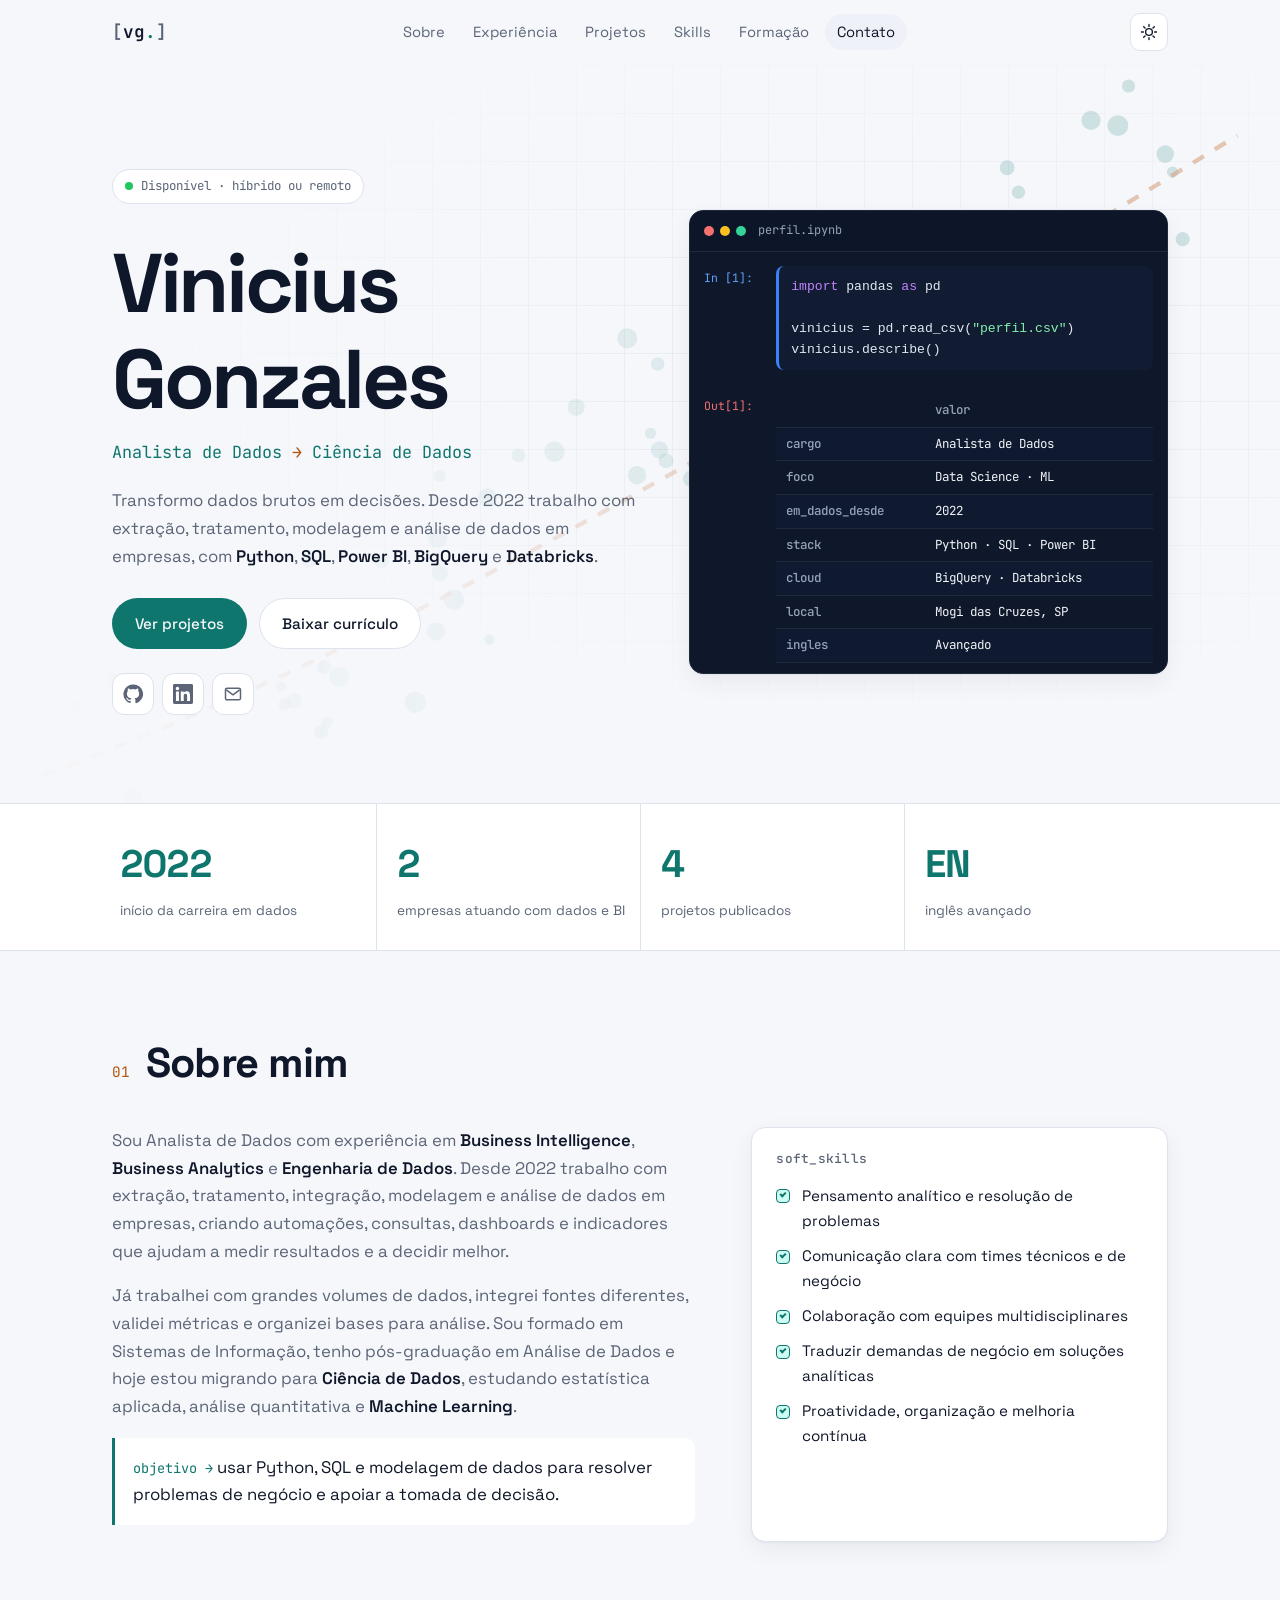
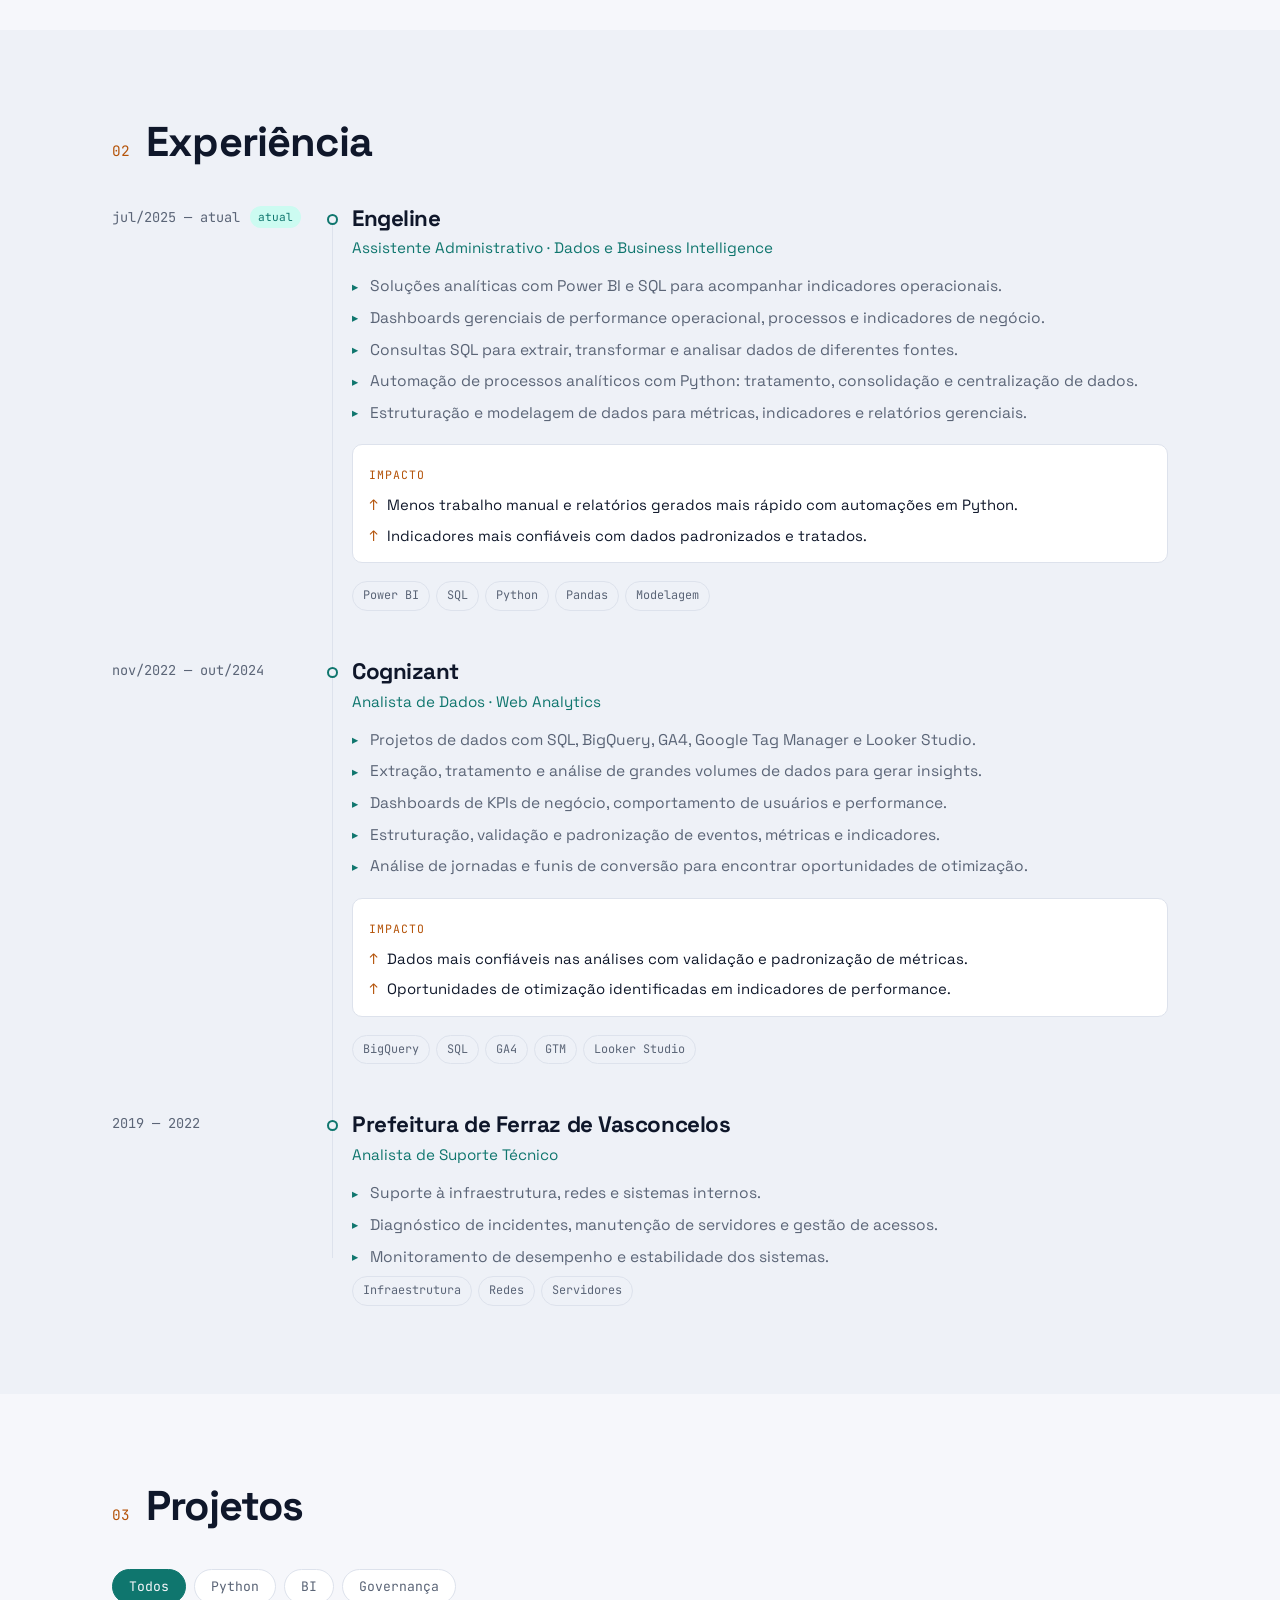
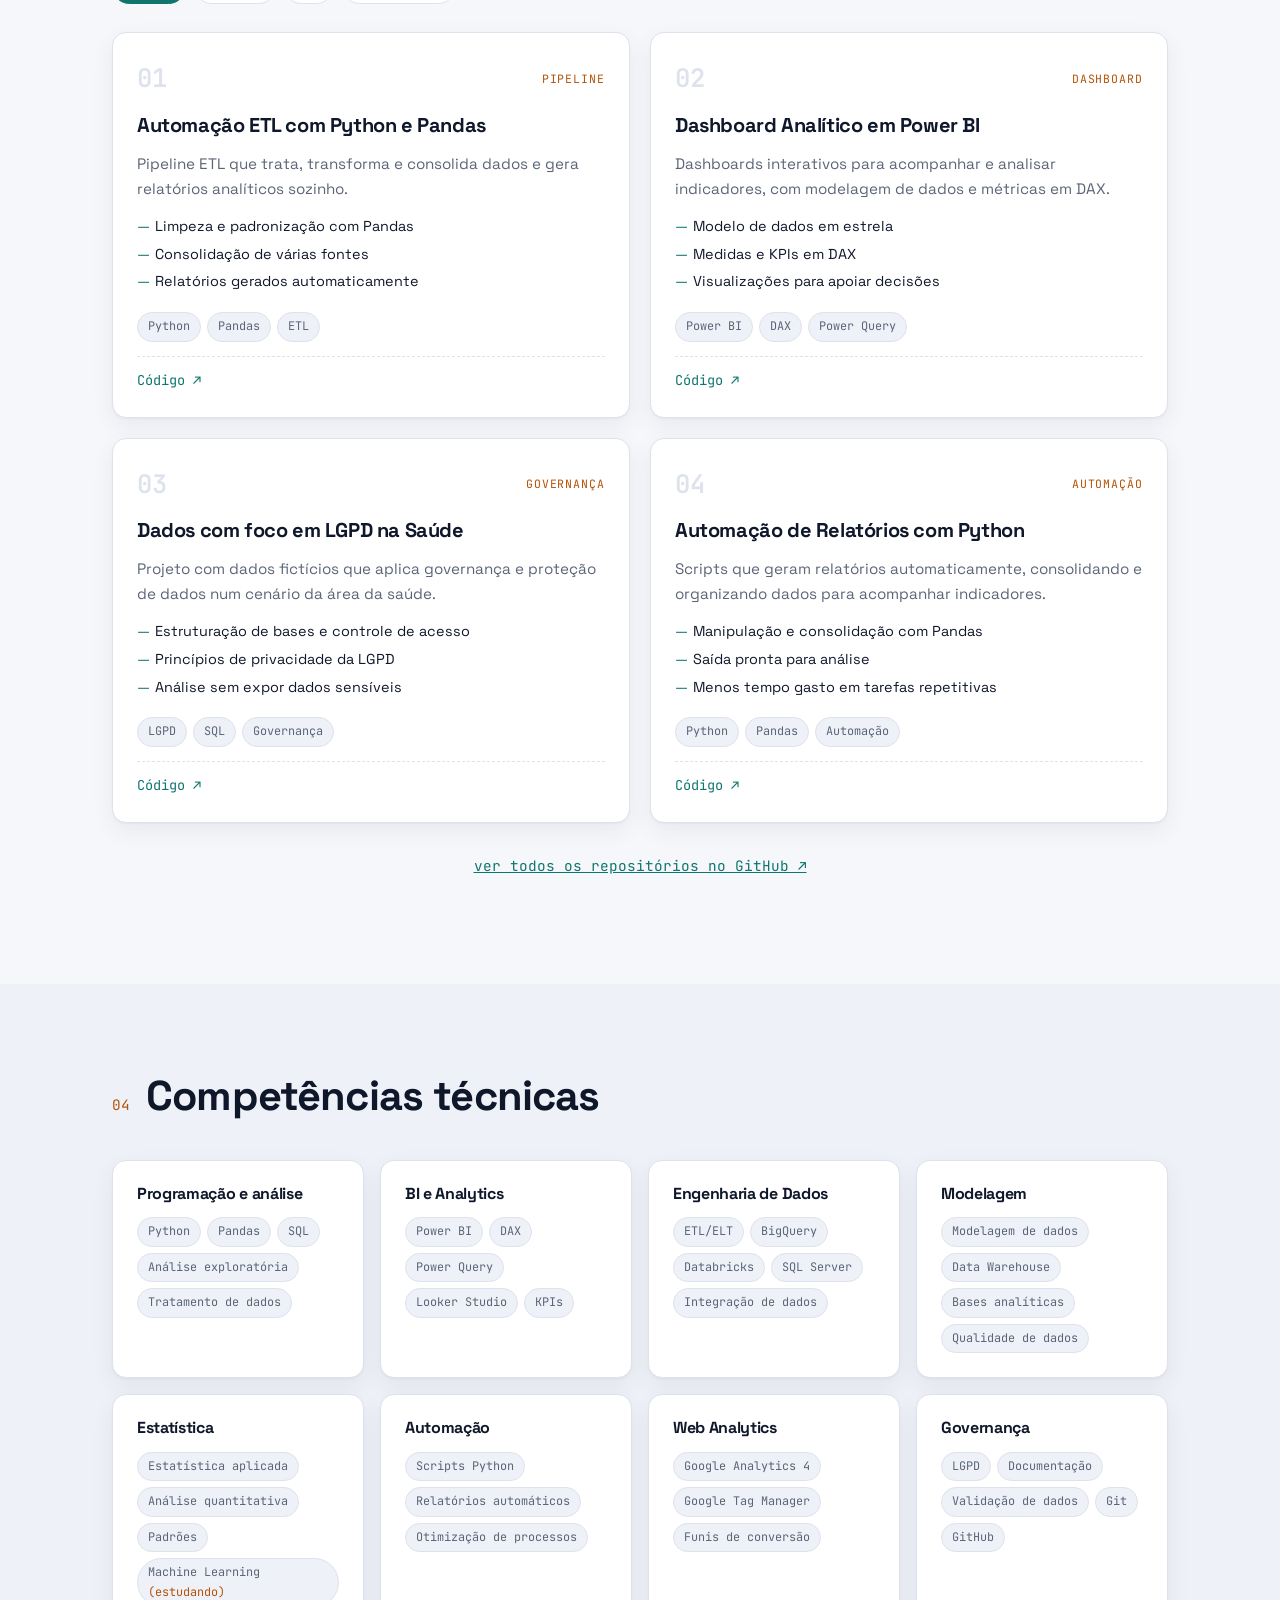
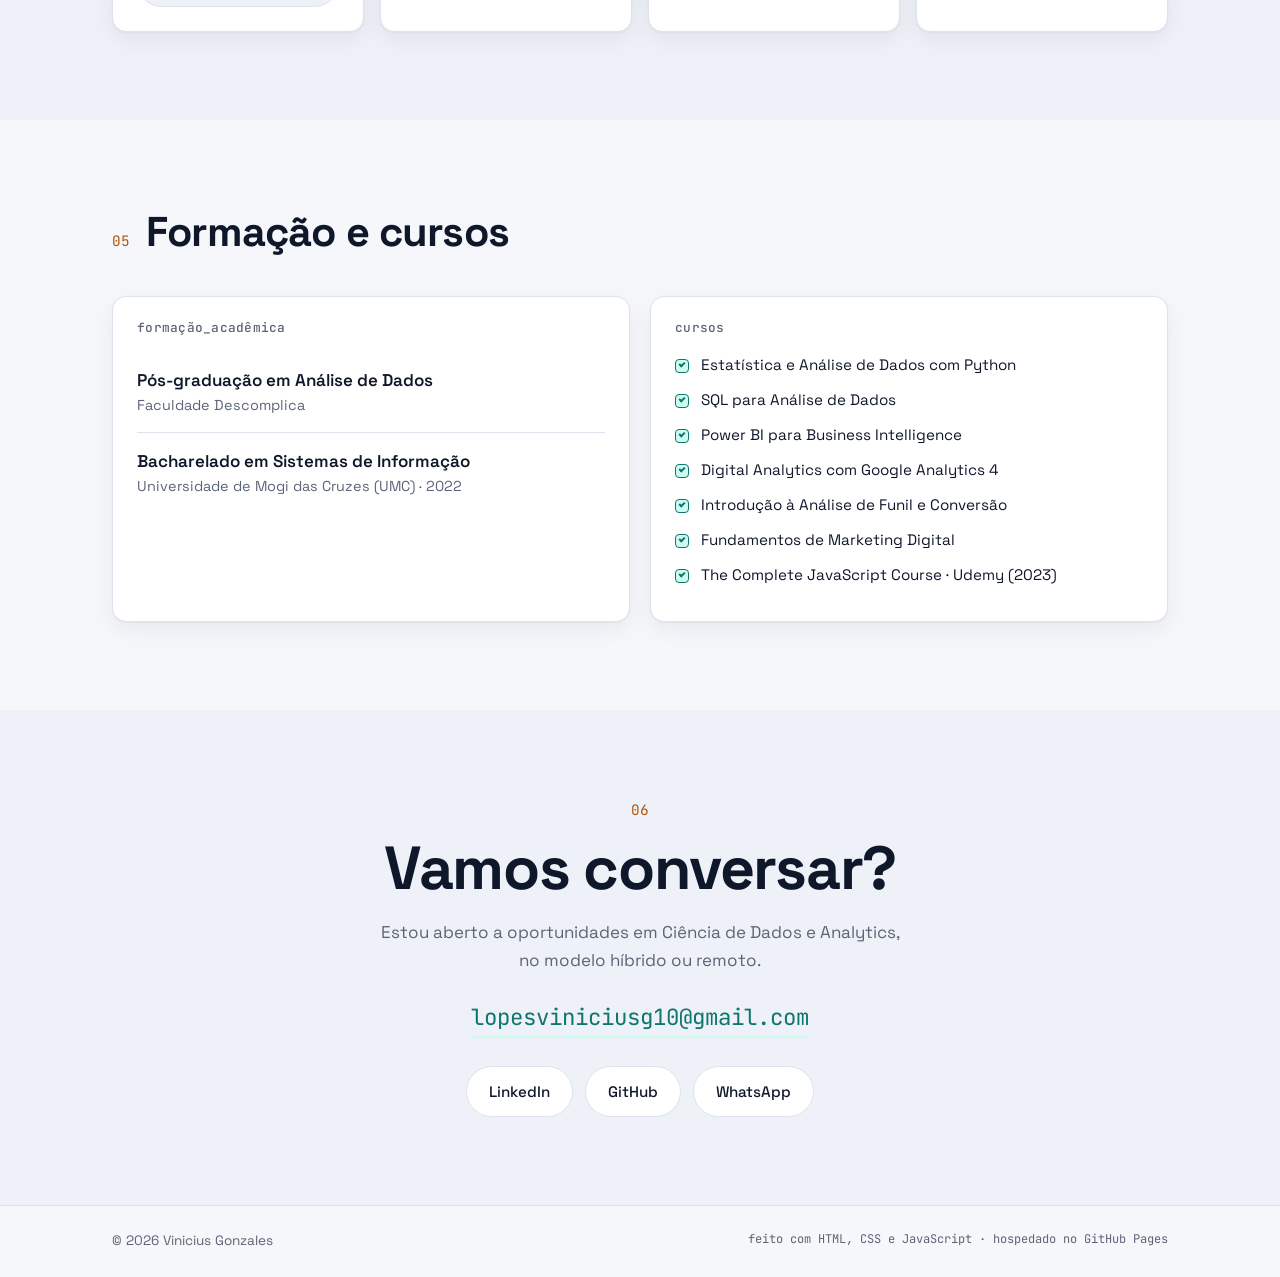
==== index.html @ 95c2070e "Portfólio inicial: HTML/CSS/JS para GitHub Pages" ====
<!doctype html>
<html lang="pt-BR">
<head>
  <meta charset="utf-8">
  <meta name="viewport" content="width=device-width, initial-scale=1">
  <title>Vinicius Gonzales | Ciência de Dados</title>
  <meta name="description" content="Portfólio de Vinicius Gonzales: Analista de Dados com foco em Ciência de Dados, Python, SQL, Power BI, BigQuery e Databricks.">
  <meta property="og:title" content="Vinicius Gonzales | Ciência de Dados">
  <meta property="og:description" content="Analista de Dados: Python, SQL, BI e Engenharia de Dados, com foco em Ciência de Dados.">
  <meta property="og:type" content="website">
  <link rel="icon" href="assets/favicon.svg" type="image/svg+xml">
  <link rel="preconnect" href="https://fonts.googleapis.com">
  <link rel="preconnect" href="https://fonts.gstatic.com" crossorigin>
  <link href="https://fonts.googleapis.com/css2?family=JetBrains+Mono:wght@400;500;600&family=Space+Grotesk:wght@400;500;600;700&display=swap" rel="stylesheet">
  <link rel="stylesheet" href="style.css">
  <script>
    // Aplica o tema salvo antes de desenhar a página (evita "piscar")
    try { var t = localStorage.getItem("theme"); if (t) document.documentElement.dataset.theme = t; } catch (e) {}
  </script>
</head>
<body>
  <a class="skip" href="#conteudo">Pular para o conteúdo</a>

  <header class="header">
    <div class="container header__inner">
      <a href="#topo" class="logo" aria-label="Início">
        <span class="logo__bracket">[</span>vg<span class="logo__dot">.</span><span class="logo__bracket">]</span>
      </a>
      <nav class="nav" id="nav" aria-label="Principal">
        <a href="#sobre">Sobre</a>
        <a href="#experiencia">Experiência</a>
        <a href="#projetos">Projetos</a>
        <a href="#skills">Skills</a>
        <a href="#formacao">Formação</a>
        <a href="#contato">Contato</a>
      </nav>
      <div class="header__actions">
        <button class="icon-btn" id="themeToggle" type="button" aria-label="Alternar tema claro/escuro">
          <svg class="i-sun" viewBox="0 0 24 24" width="18" height="18" aria-hidden="true"><circle cx="12" cy="12" r="4.5" fill="none" stroke="currentColor" stroke-width="1.8"/><path d="M12 2v2.5M12 19.5V22M2 12h2.5M19.5 12H22M4.9 4.9l1.8 1.8M17.3 17.3l1.8 1.8M4.9 19.1l1.8-1.8M17.3 6.7l1.8-1.8" stroke="currentColor" stroke-width="1.8" stroke-linecap="round"/></svg>
          <svg class="i-moon" viewBox="0 0 24 24" width="18" height="18" aria-hidden="true"><path d="M20 14.5A8.5 8.5 0 0 1 9.5 4a8.5 8.5 0 1 0 10.5 10.5Z" fill="none" stroke="currentColor" stroke-width="1.8" stroke-linejoin="round"/></svg>
        </button>
        <button class="icon-btn menu-btn" id="menuToggle" type="button" aria-label="Abrir menu" aria-expanded="false" aria-controls="nav">
          <svg viewBox="0 0 24 24" width="20" height="20" aria-hidden="true"><path d="M4 7h16M4 12h16M4 17h16" stroke="currentColor" stroke-width="1.8" stroke-linecap="round"/></svg>
        </button>
      </div>
    </div>
  </header>

  <main id="conteudo">
    <!-- ============ HERO ============ -->
    <section class="hero" id="topo">
      <svg class="hero__plot" viewBox="0 0 600 400" preserveAspectRatio="xMidYMid slice" aria-hidden="true">
        <g class="hero__dots" id="scatter"></g>
        <path class="hero__fit" d="M20 360 C 180 300, 320 220, 580 60" />
      </svg>

      <div class="container hero__grid">
        <div class="hero__text">
          <p class="status"><span class="status__dot"></span>Disponível · híbrido ou remoto</p>
          <h1 class="hero__title">Vinicius<br>Gonzales</h1>
          <p class="hero__role">Analista de Dados <span class="sep">→</span> Ciência de Dados</p>
          <p class="hero__lead">
            Transformo dados brutos em decisões. Desde 2022 trabalho com extração, tratamento,
            modelagem e análise de dados em empresas, com <strong>Python</strong>, <strong>SQL</strong>,
            <strong>Power BI</strong>, <strong>BigQuery</strong> e <strong>Databricks</strong>.
          </p>
          <div class="hero__cta">
            <a class="btn btn--primary" href="#projetos">Ver projetos</a>
            <a class="btn btn--ghost" href="assets/curriculo-vinicius-gonzales.pdf" target="_blank" rel="noopener">Baixar currículo</a>
          </div>
          <div class="hero__social">
            <a href="https://github.com/viniciusg20" target="_blank" rel="noopener" aria-label="GitHub">
              <svg viewBox="0 0 24 24" width="20" height="20" aria-hidden="true"><path fill="currentColor" d="M12 .5a11.5 11.5 0 0 0-3.64 22.41c.58.1.79-.25.79-.56v-2c-3.2.7-3.88-1.37-3.88-1.37-.52-1.33-1.28-1.69-1.28-1.69-1.05-.72.08-.7.08-.7 1.16.08 1.77 1.19 1.77 1.19 1.03 1.77 2.7 1.26 3.36.96.1-.75.4-1.26.73-1.55-2.55-.29-5.24-1.28-5.24-5.69 0-1.26.45-2.29 1.19-3.1-.12-.29-.52-1.46.11-3.05 0 0 .97-.31 3.17 1.18a11 11 0 0 1 5.77 0c2.2-1.49 3.17-1.18 3.17-1.18.63 1.59.23 2.76.11 3.05.74.81 1.19 1.84 1.19 3.1 0 4.42-2.7 5.4-5.26 5.68.41.36.78 1.06.78 2.14v3.17c0 .31.21.67.8.56A11.5 11.5 0 0 0 12 .5Z"/></svg>
            </a>
            <a href="https://www.linkedin.com/in/vinicius-gonzales" target="_blank" rel="noopener" aria-label="LinkedIn">
              <svg viewBox="0 0 24 24" width="20" height="20" aria-hidden="true"><path fill="currentColor" d="M20.45 20.45h-3.56v-5.57c0-1.33-.02-3.04-1.85-3.04-1.85 0-2.14 1.45-2.14 2.94v5.67H9.34V9h3.41v1.56h.05c.48-.9 1.64-1.85 3.37-1.85 3.6 0 4.27 2.37 4.27 5.46v6.28ZM5.34 7.43a2.06 2.06 0 1 1 0-4.13 2.06 2.06 0 0 1 0 4.13ZM7.12 20.45H3.56V9h3.56v11.45ZM22.22 0H1.77C.79 0 0 .77 0 1.73v20.54C0 23.23.79 24 1.77 24h20.45c.98 0 1.78-.77 1.78-1.73V1.73C24 .77 23.2 0 22.22 0Z"/></svg>
            </a>
            <a href="mailto:lopesviniciusg10@gmail.com" aria-label="E-mail">
              <svg viewBox="0 0 24 24" width="20" height="20" aria-hidden="true"><rect x="3" y="5" width="18" height="14" rx="2" fill="none" stroke="currentColor" stroke-width="1.8"/><path d="m4 7 8 6 8-6" fill="none" stroke="currentColor" stroke-width="1.8" stroke-linejoin="round"/></svg>
            </a>
          </div>
        </div>

        <!-- Célula de "notebook" com o perfil -->
        <figure class="notebook reveal" aria-label="Resumo do perfil em formato de notebook Python">
          <div class="notebook__bar">
            <span class="dots"><i></i><i></i><i></i></span>
            <span class="notebook__file">perfil.ipynb</span>
          </div>
          <div class="cell">
            <span class="cell__prompt">In [1]:</span>
<pre class="cell__code"><code><span class="k">import</span> pandas <span class="k">as</span> pd

vinicius = pd.read_csv(<span class="s">"perfil.csv"</span>)
vinicius.describe()</code></pre>
          </div>
          <div class="cell cell--out">
            <span class="cell__prompt">Out[1]:</span>
            <table class="df">
              <thead><tr><th></th><th>valor</th></tr></thead>
              <tbody>
                <tr><th>cargo</th><td>Analista de Dados</td></tr>
                <tr><th>foco</th><td>Data Science · ML</td></tr>
                <tr><th>em_dados_desde</th><td>2022</td></tr>
                <tr><th>stack</th><td>Python · SQL · Power BI</td></tr>
                <tr><th>cloud</th><td>BigQuery · Databricks</td></tr>
                <tr><th>local</th><td>Mogi das Cruzes, SP</td></tr>
                <tr><th>ingles</th><td>Avançado</td></tr>
              </tbody>
            </table>
          </div>
        </figure>
      </div>
    </section>

    <!-- ============ KPIs ============ -->
    <section class="kpis" aria-label="Destaques">
      <div class="container kpis__grid">
        <div class="kpi reveal"><span class="kpi__value" data-count="2022">2022</span><span class="kpi__label">início da carreira em dados</span></div>
        <div class="kpi reveal"><span class="kpi__value"><span data-count="2">2</span></span><span class="kpi__label">empresas atuando com dados e BI</span></div>
        <div class="kpi reveal"><span class="kpi__value"><span data-count="4">4</span></span><span class="kpi__label">projetos publicados</span></div>
        <div class="kpi reveal"><span class="kpi__value">EN</span><span class="kpi__label">inglês avançado</span></div>
      </div>
    </section>

    <!-- ============ SOBRE ============ -->
    <section class="section" id="sobre">
      <div class="container">
        <header class="section__head reveal">
          <span class="section__index">01</span>
          <h2>Sobre mim</h2>
        </header>
        <div class="about">
          <div class="about__text reveal">
            <p>
              Sou Analista de Dados com experiência em <strong>Business Intelligence</strong>,
              <strong>Business Analytics</strong> e <strong>Engenharia de Dados</strong>. Desde 2022 trabalho
              com extração, tratamento, integração, modelagem e análise de dados em empresas,
              criando automações, consultas, dashboards e indicadores que ajudam a medir resultados e a decidir melhor.
            </p>
            <p>
              Já trabalhei com grandes volumes de dados, integrei fontes diferentes, validei métricas e
              organizei bases para análise. Sou formado em Sistemas de Informação, tenho pós-graduação em
              Análise de Dados e hoje estou migrando para <strong>Ciência de Dados</strong>, estudando
              estatística aplicada, análise quantitativa e <strong>Machine Learning</strong>.
            </p>
            <p class="about__goal">
              <span class="mono">objetivo →</span> usar Python, SQL e modelagem de dados para resolver
              problemas de negócio e apoiar a tomada de decisão.
            </p>
          </div>
          <aside class="about__card reveal">
            <h3 class="mono small">soft_skills</h3>
            <ul class="checklist">
              <li>Pensamento analítico e resolução de problemas</li>
              <li>Comunicação clara com times técnicos e de negócio</li>
              <li>Colaboração com equipes multidisciplinares</li>
              <li>Traduzir demandas de negócio em soluções analíticas</li>
              <li>Proatividade, organização e melhoria contínua</li>
            </ul>
          </aside>
        </div>
      </div>
    </section>

    <!-- ============ EXPERIÊNCIA ============ -->
    <section class="section section--alt" id="experiencia">
      <div class="container">
        <header class="section__head reveal">
          <span class="section__index">02</span>
          <h2>Experiência</h2>
        </header>

        <ol class="timeline">
          <li class="job reveal">
            <div class="job__meta">
              <span class="job__period">jul/2025 — atual</span>
              <span class="badge badge--live">atual</span>
            </div>
            <div class="job__body">
              <h3>Engeline</h3>
              <p class="job__role">Assistente Administrativo · Dados e Business Intelligence</p>
              <ul>
                <li>Soluções analíticas com Power BI e SQL para acompanhar indicadores operacionais.</li>
                <li>Dashboards gerenciais de performance operacional, processos e indicadores de negócio.</li>
                <li>Consultas SQL para extrair, transformar e analisar dados de diferentes fontes.</li>
                <li>Automação de processos analíticos com Python: tratamento, consolidação e centralização de dados.</li>
                <li>Estruturação e modelagem de dados para métricas, indicadores e relatórios gerenciais.</li>
              </ul>
              <div class="impact">
                <span class="impact__label mono">impacto</span>
                <ul>
                  <li>Menos trabalho manual e relatórios gerados mais rápido com automações em Python.</li>
                  <li>Indicadores mais confiáveis com dados padronizados e tratados.</li>
                </ul>
              </div>
              <ul class="tags"><li>Power BI</li><li>SQL</li><li>Python</li><li>Pandas</li><li>Modelagem</li></ul>
            </div>
          </li>

          <li class="job reveal">
            <div class="job__meta"><span class="job__period">nov/2022 — out/2024</span></div>
            <div class="job__body">
              <h3>Cognizant</h3>
              <p class="job__role">Analista de Dados · Web Analytics</p>
              <ul>
                <li>Projetos de dados com SQL, BigQuery, GA4, Google Tag Manager e Looker Studio.</li>
                <li>Extração, tratamento e análise de grandes volumes de dados para gerar insights.</li>
                <li>Dashboards de KPIs de negócio, comportamento de usuários e performance.</li>
                <li>Estruturação, validação e padronização de eventos, métricas e indicadores.</li>
                <li>Análise de jornadas e funis de conversão para encontrar oportunidades de otimização.</li>
              </ul>
              <div class="impact">
                <span class="impact__label mono">impacto</span>
                <ul>
                  <li>Dados mais confiáveis nas análises com validação e padronização de métricas.</li>
                  <li>Oportunidades de otimização identificadas em indicadores de performance.</li>
                </ul>
              </div>
              <ul class="tags"><li>BigQuery</li><li>SQL</li><li>GA4</li><li>GTM</li><li>Looker Studio</li></ul>
            </div>
          </li>

          <li class="job reveal">
            <div class="job__meta"><span class="job__period">2019 — 2022</span></div>
            <div class="job__body">
              <h3>Prefeitura de Ferraz de Vasconcelos</h3>
              <p class="job__role">Analista de Suporte Técnico</p>
              <ul>
                <li>Suporte à infraestrutura, redes e sistemas internos.</li>
                <li>Diagnóstico de incidentes, manutenção de servidores e gestão de acessos.</li>
                <li>Monitoramento de desempenho e estabilidade dos sistemas.</li>
              </ul>
              <ul class="tags"><li>Infraestrutura</li><li>Redes</li><li>Servidores</li></ul>
            </div>
          </li>
        </ol>
      </div>
    </section>

    <!-- ============ PROJETOS ============ -->
    <section class="section" id="projetos">
      <div class="container">
        <header class="section__head reveal">
          <span class="section__index">03</span>
          <h2>Projetos</h2>
        </header>

        <div class="filters reveal" role="group" aria-label="Filtrar projetos">
          <button type="button" class="filter is-active" data-filter="all">Todos</button>
          <button type="button" class="filter" data-filter="python">Python</button>
          <button type="button" class="filter" data-filter="bi">BI</button>
          <button type="button" class="filter" data-filter="governanca">Governança</button>
        </div>

        <!--
          COMO EDITAR UM PROJETO:
          - troque o href do link "Código" pelo link do repositório no GitHub
          - data-tags define em quais filtros o card aparece (python, bi, governanca)
        -->
        <div class="projects">
          <article class="project reveal" data-tags="python">
            <div class="project__top">
              <span class="project__num mono">01</span>
              <span class="project__type mono">pipeline</span>
            </div>
            <h3>Automação ETL com Python e Pandas</h3>
            <p>Pipeline ETL que trata, transforma e consolida dados e gera relatórios analíticos sozinho.</p>
            <ul class="project__points">
              <li>Limpeza e padronização com Pandas</li>
              <li>Consolidação de várias fontes</li>
              <li>Relatórios gerados automaticamente</li>
            </ul>
            <ul class="tags"><li>Python</li><li>Pandas</li><li>ETL</li></ul>
            <div class="project__links">
              <a href="https://github.com/viniciusg20" target="_blank" rel="noopener">Código ↗</a>
            </div>
          </article>

          <article class="project reveal" data-tags="bi">
            <div class="project__top">
              <span class="project__num mono">02</span>
              <span class="project__type mono">dashboard</span>
            </div>
            <h3>Dashboard Analítico em Power BI</h3>
            <p>Dashboards interativos para acompanhar e analisar indicadores, com modelagem de dados e métricas em DAX.</p>
            <ul class="project__points">
              <li>Modelo de dados em estrela</li>
              <li>Medidas e KPIs em DAX</li>
              <li>Visualizações para apoiar decisões</li>
            </ul>
            <ul class="tags"><li>Power BI</li><li>DAX</li><li>Power Query</li></ul>
            <div class="project__links">
              <a href="https://github.com/viniciusg20" target="_blank" rel="noopener">Código ↗</a>
            </div>
          </article>

          <article class="project reveal" data-tags="governanca python">
            <div class="project__top">
              <span class="project__num mono">03</span>
              <span class="project__type mono">governança</span>
            </div>
            <h3>Dados com foco em LGPD na Saúde</h3>
            <p>Projeto com dados fictícios que aplica governança e proteção de dados num cenário da área da saúde.</p>
            <ul class="project__points">
              <li>Estruturação de bases e controle de acesso</li>
              <li>Princípios de privacidade da LGPD</li>
              <li>Análise sem expor dados sensíveis</li>
            </ul>
            <ul class="tags"><li>LGPD</li><li>SQL</li><li>Governança</li></ul>
            <div class="project__links">
              <a href="https://github.com/viniciusg20" target="_blank" rel="noopener">Código ↗</a>
            </div>
          </article>

          <article class="project reveal" data-tags="python">
            <div class="project__top">
              <span class="project__num mono">04</span>
              <span class="project__type mono">automação</span>
            </div>
            <h3>Automação de Relatórios com Python</h3>
            <p>Scripts que geram relatórios automaticamente, consolidando e organizando dados para acompanhar indicadores.</p>
            <ul class="project__points">
              <li>Manipulação e consolidação com Pandas</li>
              <li>Saída pronta para análise</li>
              <li>Menos tempo gasto em tarefas repetitivas</li>
            </ul>
            <ul class="tags"><li>Python</li><li>Pandas</li><li>Automação</li></ul>
            <div class="project__links">
              <a href="https://github.com/viniciusg20" target="_blank" rel="noopener">Código ↗</a>
            </div>
          </article>
        </div>

        <p class="more reveal">
          <a href="https://github.com/viniciusg20" target="_blank" rel="noopener" class="mono">ver todos os repositórios no GitHub ↗</a>
        </p>
      </div>
    </section>

    <!-- ============ SKILLS ============ -->
    <section class="section section--alt" id="skills">
      <div class="container">
        <header class="section__head reveal">
          <span class="section__index">04</span>
          <h2>Competências técnicas</h2>
        </header>
        <div class="skills">
          <div class="skill reveal">
            <h3>Programação e análise</h3>
            <ul class="tags"><li>Python</li><li>Pandas</li><li>SQL</li><li>Análise exploratória</li><li>Tratamento de dados</li></ul>
          </div>
          <div class="skill reveal">
            <h3>BI e Analytics</h3>
            <ul class="tags"><li>Power BI</li><li>DAX</li><li>Power Query</li><li>Looker Studio</li><li>KPIs</li></ul>
          </div>
          <div class="skill reveal">
            <h3>Engenharia de Dados</h3>
            <ul class="tags"><li>ETL/ELT</li><li>BigQuery</li><li>Databricks</li><li>SQL Server</li><li>Integração de dados</li></ul>
          </div>
          <div class="skill reveal">
            <h3>Modelagem</h3>
            <ul class="tags"><li>Modelagem de dados</li><li>Data Warehouse</li><li>Bases analíticas</li><li>Qualidade de dados</li></ul>
          </div>
          <div class="skill reveal">
            <h3>Estatística</h3>
            <ul class="tags"><li>Estatística aplicada</li><li>Análise quantitativa</li><li>Padrões</li><li>Machine Learning <em>(estudando)</em></li></ul>
          </div>
          <div class="skill reveal">
            <h3>Automação</h3>
            <ul class="tags"><li>Scripts Python</li><li>Relatórios automáticos</li><li>Otimização de processos</li></ul>
          </div>
          <div class="skill reveal">
            <h3>Web Analytics</h3>
            <ul class="tags"><li>Google Analytics 4</li><li>Google Tag Manager</li><li>Funis de conversão</li></ul>
          </div>
          <div class="skill reveal">
            <h3>Governança</h3>
            <ul class="tags"><li>LGPD</li><li>Documentação</li><li>Validação de dados</li><li>Git</li><li>GitHub</li></ul>
          </div>
        </div>
      </div>
    </section>

    <!-- ============ FORMAÇÃO ============ -->
    <section class="section" id="formacao">
      <div class="container">
        <header class="section__head reveal">
          <span class="section__index">05</span>
          <h2>Formação e cursos</h2>
        </header>
        <div class="edu">
          <div class="edu__col reveal">
            <h3 class="mono small">formação_acadêmica</h3>
            <div class="edu__item">
              <strong>Pós-graduação em Análise de Dados</strong>
              <span>Faculdade Descomplica</span>
            </div>
            <div class="edu__item">
              <strong>Bacharelado em Sistemas de Informação</strong>
              <span>Universidade de Mogi das Cruzes (UMC) · 2022</span>
            </div>
          </div>
          <div class="edu__col reveal">
            <h3 class="mono small">cursos</h3>
            <ul class="checklist">
              <li>Estatística e Análise de Dados com Python</li>
              <li>SQL para Análise de Dados</li>
              <li>Power BI para Business Intelligence</li>
              <li>Digital Analytics com Google Analytics 4</li>
              <li>Introdução à Análise de Funil e Conversão</li>
              <li>Fundamentos de Marketing Digital</li>
              <li>The Complete JavaScript Course · Udemy (2023)</li>
            </ul>
          </div>
        </div>
      </div>
    </section>

    <!-- ============ CONTATO ============ -->
    <section class="section contact" id="contato">
      <div class="container contact__inner reveal">
        <span class="section__index">06</span>
        <h2 class="contact__title">Vamos conversar?</h2>
        <p class="contact__lead">Estou aberto a oportunidades em Ciência de Dados e Analytics, no modelo híbrido ou remoto.</p>
        <a class="contact__email" href="mailto:lopesviniciusg10@gmail.com">lopesviniciusg10@gmail.com</a>
        <div class="contact__links">
          <a class="btn btn--ghost" href="https://www.linkedin.com/in/vinicius-gonzales" target="_blank" rel="noopener">LinkedIn</a>
          <a class="btn btn--ghost" href="https://github.com/viniciusg20" target="_blank" rel="noopener">GitHub</a>
          <a class="btn btn--ghost" href="https://wa.me/5511940369484" target="_blank" rel="noopener">WhatsApp</a>
        </div>
      </div>
    </section>
  </main>

  <footer class="footer">
    <div class="container footer__inner">
      <span>© <span id="year">2026</span> Vinicius Gonzales</span>
      <span class="mono">feito com HTML, CSS e JavaScript · hospedado no GitHub Pages</span>
    </div>
  </footer>

  <script src="script.js"></script>
</body>
</html>
---- style.css ----
/* =========================================================
   Portfólio · Vinicius Gonzales
   Cores ficam todas aqui em cima: troque e o site inteiro muda.
   ========================================================= */
:root {
  --bg: #f6f7fb;
  --bg-alt: #eef1f7;
  --surface: #ffffff;
  --border: #dde2ec;
  --text: #0f172a;
  --muted: #5b6577;
  --accent: #0f766e;        /* verde-azulado */
  --accent-soft: #ccfbf1;
  --accent-2: #b45309;      /* âmbar */
  --code-bg: #0f172a;
  --code-text: #e2e8f0;
  --shadow: 0 1px 2px rgb(15 23 42 / .04), 0 8px 24px rgb(15 23 42 / .06);
  --radius: 14px;
  --font: "Space Grotesk", system-ui, -apple-system, "Segoe UI", sans-serif;
  --mono: "JetBrains Mono", ui-monospace, "SFMono-Regular", Consolas, monospace;
  color-scheme: light;
}

@media (prefers-color-scheme: dark) {
  :root:not([data-theme="light"]) {
    --bg: #0a0f1c; --bg-alt: #0e1526; --surface: #121a2e; --border: #1f2a42;
    --text: #e6ebf5; --muted: #94a0b8; --accent: #2dd4bf; --accent-soft: #134e4a;
    --accent-2: #fbbf24; --code-bg: #0b1222; --code-text: #e2e8f0;
    --shadow: 0 1px 2px rgb(0 0 0 / .3), 0 12px 32px rgb(0 0 0 / .35);
    color-scheme: dark;
  }
}
:root[data-theme="dark"] {
  --bg: #0a0f1c; --bg-alt: #0e1526; --surface: #121a2e; --border: #1f2a42;
  --text: #e6ebf5; --muted: #94a0b8; --accent: #2dd4bf; --accent-soft: #134e4a;
  --accent-2: #fbbf24; --code-bg: #0b1222; --code-text: #e2e8f0;
  --shadow: 0 1px 2px rgb(0 0 0 / .3), 0 12px 32px rgb(0 0 0 / .35);
  color-scheme: dark;
}

/* ---------- base ---------- */
*, *::before, *::after { box-sizing: border-box; }
html { scroll-behavior: smooth; scroll-padding-top: 72px; }
body {
  margin: 0; background: var(--bg); color: var(--text);
  font-family: var(--font); font-size: 17px; line-height: 1.65;
  -webkit-font-smoothing: antialiased;
  transition: background-color .3s, color .3s;
}
h1, h2, h3 { line-height: 1.15; margin: 0; letter-spacing: -.02em; }
p { margin: 0 0 1em; }
a { color: inherit; }
ul { margin: 0; padding: 0; list-style: none; }
strong { font-weight: 600; }
.mono { font-family: var(--mono); }
.small { font-size: .8rem; font-weight: 500; color: var(--muted); letter-spacing: .02em; }
.container { width: 100%; max-width: 1120px; margin: 0 auto; padding: 0 16px; }
@media (min-width: 720px) { .container { padding: 0 32px; } }

.skip { position: absolute; left: -999px; top: 8px; background: var(--accent); color: #fff; padding: 8px 12px; border-radius: 8px; z-index: 100; }
.skip:focus { left: 8px; }
:focus-visible { outline: 2px solid var(--accent); outline-offset: 3px; border-radius: 6px; }

/* ---------- header ---------- */
.header {
  position: sticky; top: 0; z-index: 50;
  background: color-mix(in srgb, var(--bg) 82%, transparent);
  backdrop-filter: saturate(160%) blur(12px);
  -webkit-backdrop-filter: saturate(160%) blur(12px);
  border-bottom: 1px solid transparent;
  transition: border-color .3s;
}
.header.is-scrolled { border-bottom-color: var(--border); }
.header__inner { display: flex; align-items: center; justify-content: space-between; height: 64px; gap: 16px; }
.logo { font-family: var(--mono); font-weight: 600; font-size: 1.1rem; text-decoration: none; }
.logo__bracket { color: var(--muted); }
.logo__dot { color: var(--accent); }
.nav { display: flex; gap: 4px; }
.nav a {
  text-decoration: none; font-size: .92rem; color: var(--muted);
  padding: 6px 12px; border-radius: 999px; transition: color .2s, background .2s;
}
.nav a:hover, .nav a.is-active { color: var(--text); background: var(--bg-alt); }
.header__actions { display: flex; gap: 8px; }
.icon-btn {
  display: grid; place-items: center; width: 38px; height: 38px;
  border: 1px solid var(--border); border-radius: 10px;
  background: var(--surface); color: var(--text); cursor: pointer;
}
.icon-btn:hover { border-color: var(--accent); color: var(--accent); }
.i-moon { display: none; }
:root[data-theme="dark"] .i-sun { display: none; }
:root[data-theme="dark"] .i-moon { display: block; }
@media (prefers-color-scheme: dark) {
  :root:not([data-theme="light"]) .i-sun { display: none; }
  :root:not([data-theme="light"]) .i-moon { display: block; }
}
.menu-btn { display: none; }

@media (max-width: 860px) {
  .menu-btn { display: grid; }
  .nav {
    position: absolute; top: 64px; left: 0; right: 0;
    flex-direction: column; gap: 0; padding: 8px 16px 16px;
    background: var(--bg); border-bottom: 1px solid var(--border);
    display: none;
  }
  .nav.is-open { display: flex; }
  .nav a { padding: 12px; border-radius: 10px; font-size: 1rem; }
}

/* ---------- botões & tags ---------- */
.btn {
  display: inline-flex; align-items: center; gap: 8px;
  padding: 12px 22px; border-radius: 999px; font-weight: 500; font-size: .95rem;
  text-decoration: none; border: 1px solid transparent;
  transition: transform .2s, background .2s, border-color .2s, color .2s;
}
.btn:hover { transform: translateY(-2px); }
.btn--primary { background: var(--accent); color: var(--bg); }
.btn--ghost { border-color: var(--border); background: var(--surface); }
.btn--ghost:hover { border-color: var(--accent); color: var(--accent); }

.tags { display: flex; flex-wrap: wrap; gap: 6px; }
.tags li {
  font-family: var(--mono); font-size: .74rem; padding: 4px 10px; border-radius: 999px;
  background: var(--bg-alt); border: 1px solid var(--border); color: var(--muted);
}
.tags em { font-style: normal; color: var(--accent-2); }

/* ---------- hero ---------- */
.hero { position: relative; overflow: hidden; padding: 72px 0 56px; }
.hero::before {           /* grade de "gráfico" ao fundo */
  content: ""; position: absolute; inset: 0;
  background-image:
    linear-gradient(var(--border) 1px, transparent 1px),
    linear-gradient(90deg, var(--border) 1px, transparent 1px);
  background-size: 48px 48px;
  mask-image: radial-gradient(ellipse 80% 70% at 70% 40%, #000 20%, transparent 75%);
  -webkit-mask-image: radial-gradient(ellipse 80% 70% at 70% 40%, #000 20%, transparent 75%);
  opacity: .55; pointer-events: none;
}
.hero__plot {
  position: absolute; inset: 0; width: 100%; height: 100%; pointer-events: none; opacity: .5;
  mask-image: linear-gradient(90deg, transparent 0%, rgb(0 0 0 / .25) 35%, #000 70%);
  -webkit-mask-image: linear-gradient(90deg, transparent 0%, rgb(0 0 0 / .25) 35%, #000 70%);
}
.hero__dots circle { fill: var(--accent); opacity: .35; }
.hero__fit {
  fill: none; stroke: var(--accent-2); stroke-width: 2; stroke-dasharray: 6 6; opacity: .6;
  stroke-dashoffset: 900; animation: draw 2.4s .4s ease-out forwards;
}
@keyframes draw { from { stroke-dashoffset: 900; } to { stroke-dashoffset: 0; } }

.hero__grid { position: relative; display: grid; gap: 48px; align-items: center; }
@media (min-width: 960px) { .hero__grid { grid-template-columns: 1.05fr .95fr; } .hero { padding: 104px 0 88px; } }

.status {
  display: inline-flex; align-items: center; gap: 8px;
  font-family: var(--mono); font-size: .78rem; color: var(--muted);
  padding: 6px 12px; border: 1px solid var(--border); border-radius: 999px; background: var(--surface);
}
.status__dot { width: 8px; height: 8px; border-radius: 50%; background: #22c55e; box-shadow: 0 0 0 0 rgb(34 197 94 / .6); animation: pulse 2s infinite; }
@keyframes pulse { 70% { box-shadow: 0 0 0 8px rgb(34 197 94 / 0); } 100% { box-shadow: 0 0 0 0 rgb(34 197 94 / 0); } }

.hero__title { font-size: clamp(2.8rem, 9vw, 5.2rem); font-weight: 700; margin: 20px 0 12px; letter-spacing: -.04em; }
.hero__role { font-family: var(--mono); font-size: clamp(.9rem, 2.6vw, 1.05rem); color: var(--accent); margin-bottom: 20px; }
.hero__role .sep { color: var(--accent-2); }
.hero__lead { color: var(--muted); max-width: 52ch; font-size: 1.05rem; }
.hero__lead strong { color: var(--text); }
.hero__cta { display: flex; flex-wrap: wrap; gap: 12px; margin: 28px 0 24px; }
.hero__social { display: flex; gap: 8px; }
.hero__social a {
  display: grid; place-items: center; width: 42px; height: 42px; border-radius: 12px;
  color: var(--muted); border: 1px solid var(--border); background: var(--surface);
  transition: color .2s, border-color .2s, transform .2s;
}
.hero__social a:hover { color: var(--accent); border-color: var(--accent); transform: translateY(-2px); }

/* notebook */
.notebook {
  margin: 0; background: var(--code-bg); color: var(--code-text);
  border-radius: var(--radius); border: 1px solid #1e293b; box-shadow: var(--shadow);
  font-family: var(--mono); font-size: .82rem; overflow: hidden;
}
.notebook__bar { display: flex; align-items: center; gap: 12px; padding: 10px 14px; border-bottom: 1px solid #1e293b; background: #0d1528; }
.dots { display: flex; gap: 6px; }
.dots i { width: 10px; height: 10px; border-radius: 50%; background: #334155; }
.dots i:nth-child(1) { background: #f87171; } .dots i:nth-child(2) { background: #fbbf24; } .dots i:nth-child(3) { background: #34d399; }
.notebook__file { color: #94a3b8; font-size: .75rem; }
.cell { display: grid; grid-template-columns: 64px 1fr; padding: 14px 14px 10px; gap: 8px; }
.cell__prompt { color: #60a5fa; font-size: .72rem; padding-top: 2px; }
.cell--out .cell__prompt { color: #f87171; }
.cell__code { margin: 0; white-space: pre-wrap; word-break: break-word; line-height: 1.6; background: #111c33; padding: 10px 12px; border-radius: 8px; border-left: 3px solid #3b82f6; }
.cell__code .k { color: #c084fc; } .cell__code .s { color: #86efac; }
.df { border-collapse: collapse; width: 100%; font-size: .78rem; }
.df th, .df td { text-align: left; padding: 6px 10px; border-bottom: 1px solid #1e293b; }
.df thead th { color: #94a3b8; font-weight: 500; }
.df tbody th { color: #94a3b8; font-weight: 500; white-space: nowrap; }
.df tbody tr:nth-child(odd) { background: #0f1a30; }
.df td { color: #f1f5f9; }
@media (max-width: 480px) { .cell { grid-template-columns: 1fr; gap: 4px; } }

/* ---------- KPIs ---------- */
.kpis { border-block: 1px solid var(--border); background: var(--surface); }
.kpis__grid { display: grid; grid-template-columns: repeat(2, 1fr); }
@media (min-width: 760px) { .kpis__grid { grid-template-columns: repeat(4, 1fr); } }
.kpi { padding: 28px 8px; display: flex; flex-direction: column; gap: 4px; }
.kpi + .kpi { border-left: 1px solid var(--border); padding-left: 20px; }
@media (max-width: 759px) { .kpi:nth-child(3) { border-left: 0; padding-left: 8px; } .kpi:nth-child(n+3) { border-top: 1px solid var(--border); } }
.kpi__value { font-size: clamp(1.8rem, 5vw, 2.4rem); font-weight: 700; color: var(--accent); font-variant-numeric: tabular-nums; letter-spacing: -.03em; }
.kpi__label { font-size: .85rem; color: var(--muted); }

/* ---------- seções ---------- */
.section { padding: 88px 0; }
.section--alt { background: var(--bg-alt); }
.section__head { display: flex; align-items: baseline; gap: 16px; margin-bottom: 40px; }
.section__index { font-family: var(--mono); color: var(--accent-2); font-size: .9rem; }
.section__head h2 { font-size: clamp(1.8rem, 4.5vw, 2.6rem); }

/* sobre */
.about { display: grid; gap: 32px; }
@media (min-width: 900px) { .about { grid-template-columns: 1.4fr 1fr; gap: 56px; } }
.about__text p { color: var(--muted); font-size: 1.05rem; }
.about__text strong { color: var(--text); }
.about__goal { padding: 16px 18px; border-left: 3px solid var(--accent); background: var(--surface); border-radius: 0 10px 10px 0; color: var(--text) !important; }
.about__goal .mono { color: var(--accent); font-size: .85rem; }
.about__card, .edu__col, .skill, .project {
  background: var(--surface); border: 1px solid var(--border); border-radius: var(--radius);
  padding: 24px; box-shadow: var(--shadow);
}
.about__card h3, .edu__col h3 { margin-bottom: 16px; }
.checklist li { position: relative; padding-left: 26px; margin-bottom: 10px; font-size: .95rem; }
.checklist li::before {
  content: ""; position: absolute; left: 0; top: .45em; width: 14px; height: 14px; border-radius: 4px;
  background: var(--accent-soft); border: 1px solid var(--accent);
}
.checklist li::after {
  content: ""; position: absolute; left: 4px; top: calc(.45em + 3px); width: 6px; height: 4px;
  border-left: 2px solid var(--accent); border-bottom: 2px solid var(--accent); transform: rotate(-45deg);
}

/* timeline */
.timeline { list-style: none; margin: 0; padding: 0; position: relative; }
.job { display: grid; gap: 12px; padding-bottom: 48px; position: relative; }
@media (min-width: 860px) {
  .job { grid-template-columns: 200px 1fr; gap: 40px; }
  .timeline::before { content: ""; position: absolute; left: 220px; top: 8px; bottom: 48px; width: 1px; background: var(--border); }
  .job__body::before {
    content: ""; position: absolute; left: 215px; top: 8px; width: 11px; height: 11px; border-radius: 50%;
    background: var(--bg-alt); border: 2px solid var(--accent);
  }
}
.job:last-child { padding-bottom: 0; }
.job__meta { display: flex; align-items: center; gap: 10px; flex-wrap: wrap; align-content: flex-start; }
.job__period { font-family: var(--mono); font-size: .85rem; color: var(--muted); }
.badge { font-family: var(--mono); font-size: .7rem; padding: 2px 8px; border-radius: 999px; }
.badge--live { background: var(--accent-soft); color: var(--accent); }
.job__body h3 { font-size: 1.4rem; }
.job__role { color: var(--accent); font-size: .95rem; margin: 4px 0 14px; }
.job__body > ul:not(.tags) li { position: relative; padding-left: 18px; margin-bottom: 6px; color: var(--muted); font-size: .97rem; }
.job__body > ul:not(.tags) li::before { content: "▸"; position: absolute; left: 0; color: var(--accent); font-size: .8em; top: .2em; }
.impact { margin: 18px 0; padding: 14px 16px; background: var(--surface); border: 1px solid var(--border); border-radius: 10px; }
.impact__label { font-size: .72rem; color: var(--accent-2); text-transform: uppercase; letter-spacing: .08em; }
.impact li { font-size: .93rem; margin-top: 6px; padding-left: 18px; position: relative; }
.impact li::before { content: "↑"; position: absolute; left: 0; color: var(--accent-2); }

/* projetos */
.filters { display: flex; flex-wrap: wrap; gap: 8px; margin-bottom: 28px; }
.filter {
  font-family: var(--mono); font-size: .82rem; padding: 8px 16px; border-radius: 999px; cursor: pointer;
  border: 1px solid var(--border); background: var(--surface); color: var(--muted); transition: all .2s;
}
.filter:hover { color: var(--text); border-color: var(--accent); }
.filter.is-active { background: var(--accent); border-color: var(--accent); color: var(--bg); }
.projects { display: grid; gap: 20px; }
@media (min-width: 720px) { .projects { grid-template-columns: repeat(2, 1fr); } }
.project { display: flex; flex-direction: column; gap: 14px; transition: transform .25s, border-color .25s; }
.project:hover { transform: translateY(-4px); border-color: var(--accent); }
.project.is-hidden { display: none; }
.project__top { display: flex; justify-content: space-between; align-items: center; }
.project__num { font-size: 1.6rem; font-weight: 600; color: var(--border); }
.project__type { font-size: .72rem; color: var(--accent-2); text-transform: uppercase; letter-spacing: .08em; }
.project h3 { font-size: 1.25rem; }
.project p { color: var(--muted); font-size: .95rem; margin: 0; }
.project__points li { font-size: .9rem; padding-left: 18px; position: relative; margin-bottom: 4px; }
.project__points li::before { content: "—"; position: absolute; left: 0; color: var(--accent); }
.project__links { margin-top: auto; padding-top: 8px; border-top: 1px dashed var(--border); }
.project__links a { font-family: var(--mono); font-size: .85rem; color: var(--accent); text-decoration: none; margin-right: 16px; }
.project__links a:hover { text-decoration: underline; }
.more { margin-top: 28px; text-align: center; }
.more a { color: var(--accent); font-size: .9rem; }

/* skills */
.skills { display: grid; gap: 16px; grid-template-columns: 1fr; }
@media (min-width: 600px) { .skills { grid-template-columns: repeat(2, 1fr); } }
@media (min-width: 980px) { .skills { grid-template-columns: repeat(4, 1fr); } }
.skill h3 { font-size: 1rem; margin-bottom: 14px; }

/* formação */
.edu { display: grid; gap: 20px; }
@media (min-width: 860px) { .edu { grid-template-columns: 1fr 1fr; } }
.edu__item { padding: 14px 0; border-bottom: 1px solid var(--border); display: flex; flex-direction: column; }
.edu__item:last-child { border-bottom: 0; }
.edu__item span { color: var(--muted); font-size: .9rem; }

/* contato */
.contact { background: var(--bg-alt); text-align: center; }
.contact__inner { display: flex; flex-direction: column; align-items: center; }
.contact__title { font-size: clamp(2.2rem, 7vw, 3.8rem); margin: 12px 0 14px; }
.contact__lead { color: var(--muted); max-width: 48ch; }
.contact__email {
  font-family: var(--mono); font-size: clamp(.95rem, 3.6vw, 1.4rem); color: var(--accent);
  margin: 8px 0 28px; text-decoration: none; border-bottom: 2px solid var(--accent-soft); word-break: break-all;
}
.contact__email:hover { border-color: var(--accent); }
.contact__links { display: flex; flex-wrap: wrap; justify-content: center; gap: 12px; }

/* footer */
.footer { border-top: 1px solid var(--border); padding: 24px 0; font-size: .85rem; color: var(--muted); }
.footer__inner { display: flex; flex-wrap: wrap; justify-content: space-between; gap: 8px; }
.footer .mono { font-size: .75rem; }

/* ---------- animação de entrada ---------- */
.js .reveal { opacity: 0; transform: translateY(18px); transition: opacity .7s ease, transform .7s ease; }
.js .reveal.is-visible { opacity: 1; transform: none; }

@media (prefers-reduced-motion: reduce) {
  html { scroll-behavior: auto; }
  *, *::before, *::after { animation: none !important; transition: none !important; }
  .js .reveal { opacity: 1; transform: none; }
  .hero__fit { stroke-dashoffset: 0; }
}
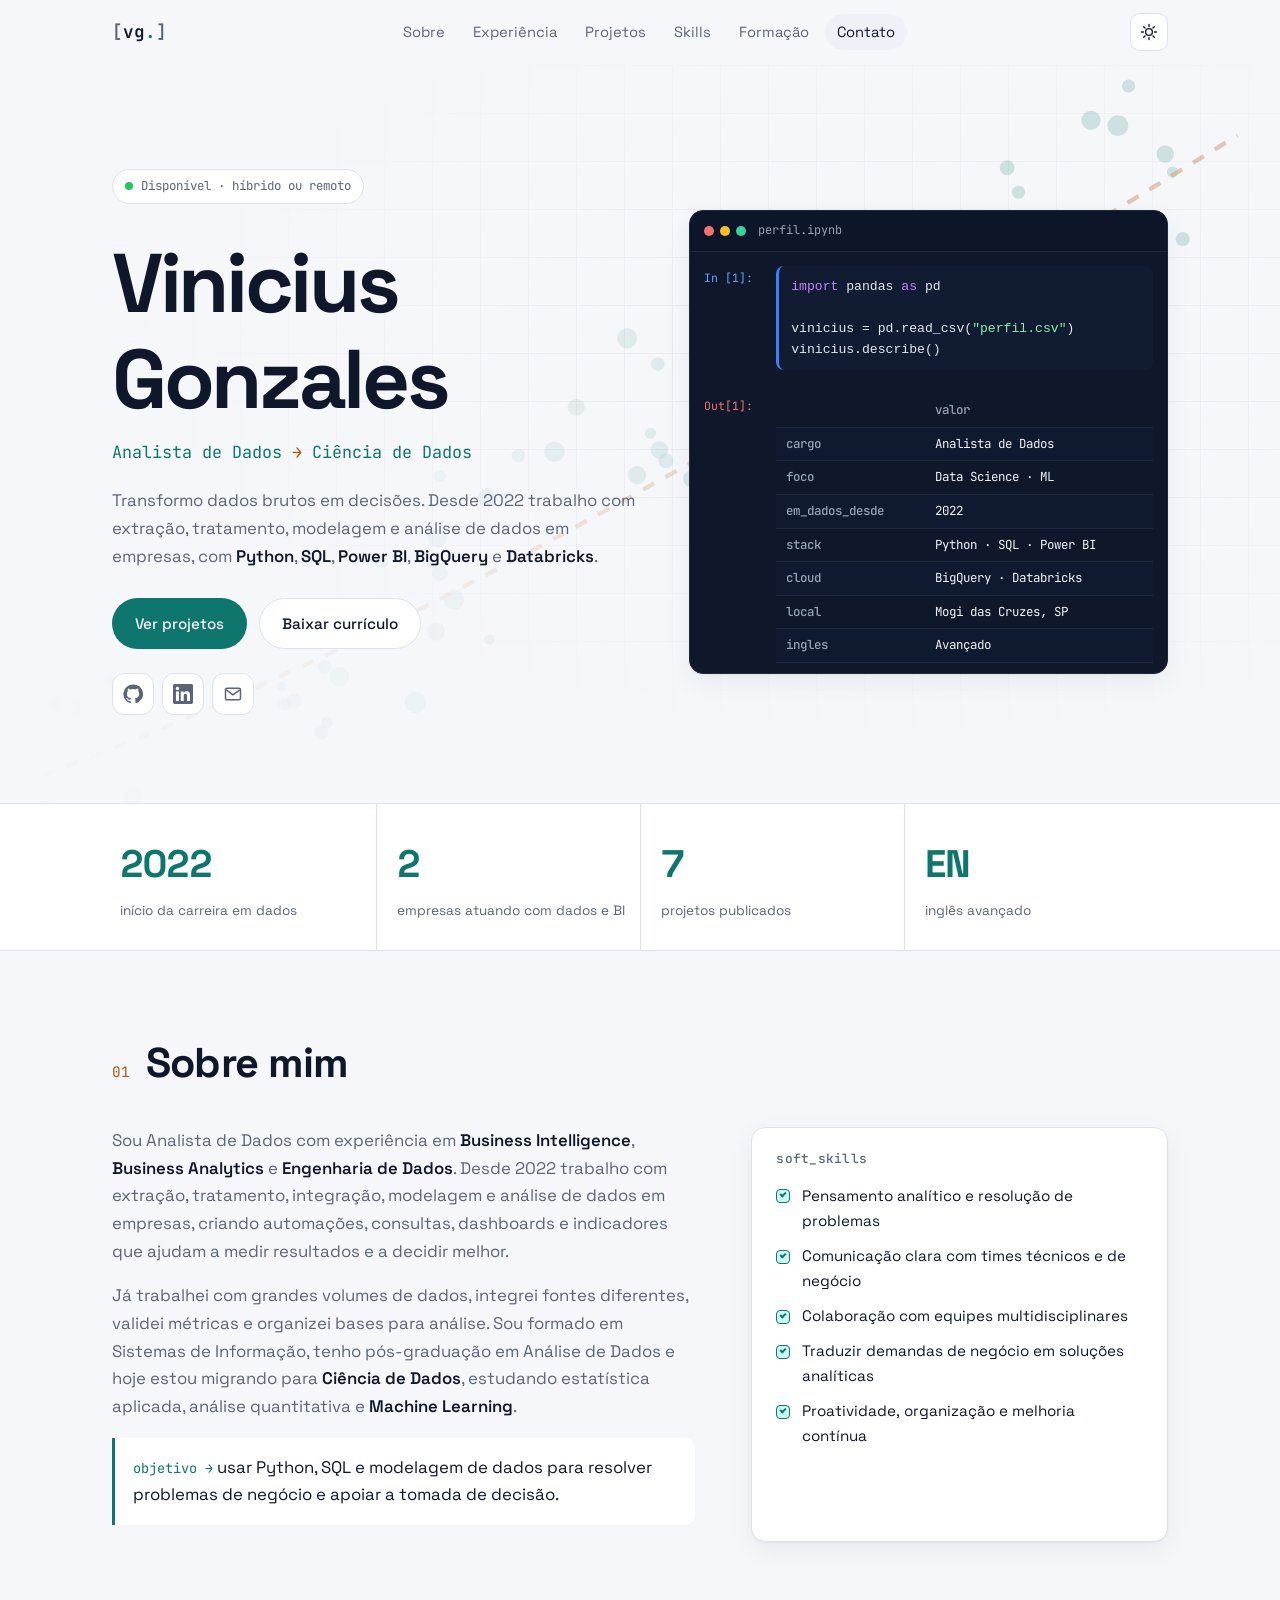
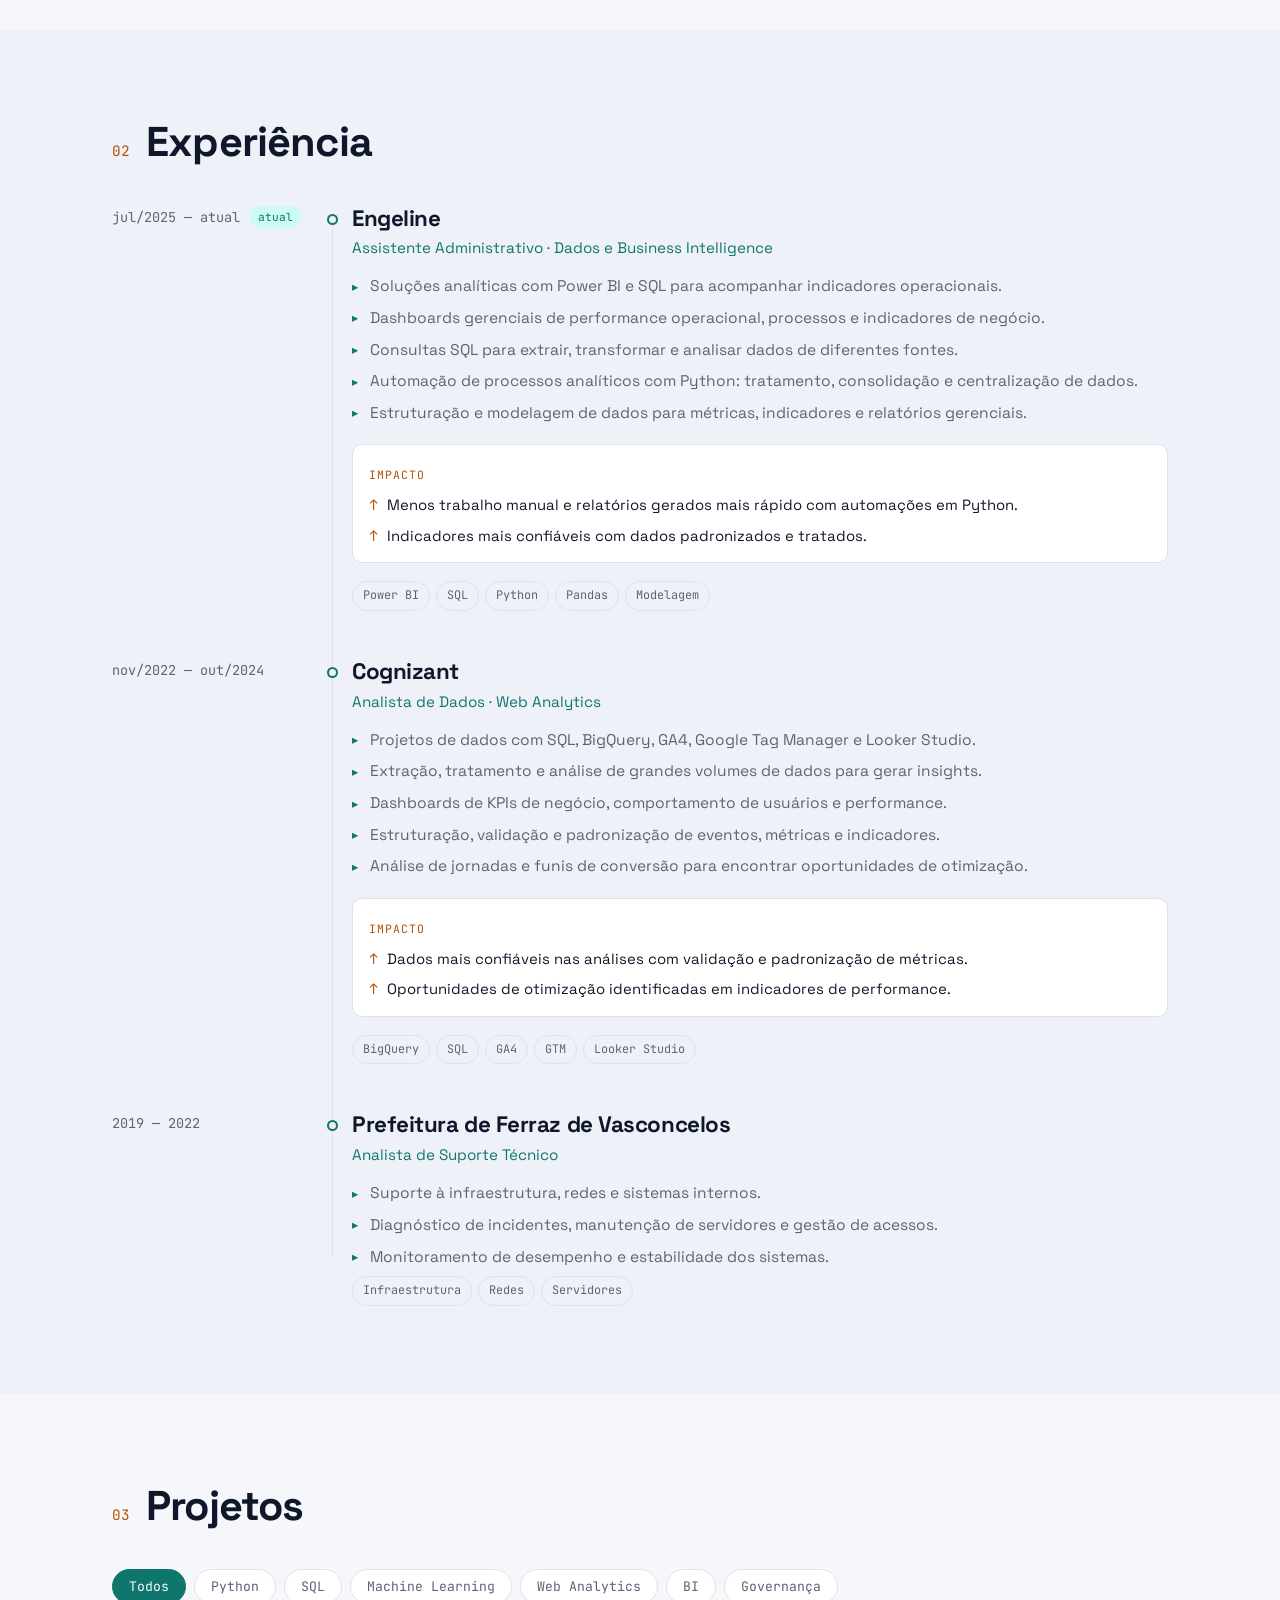
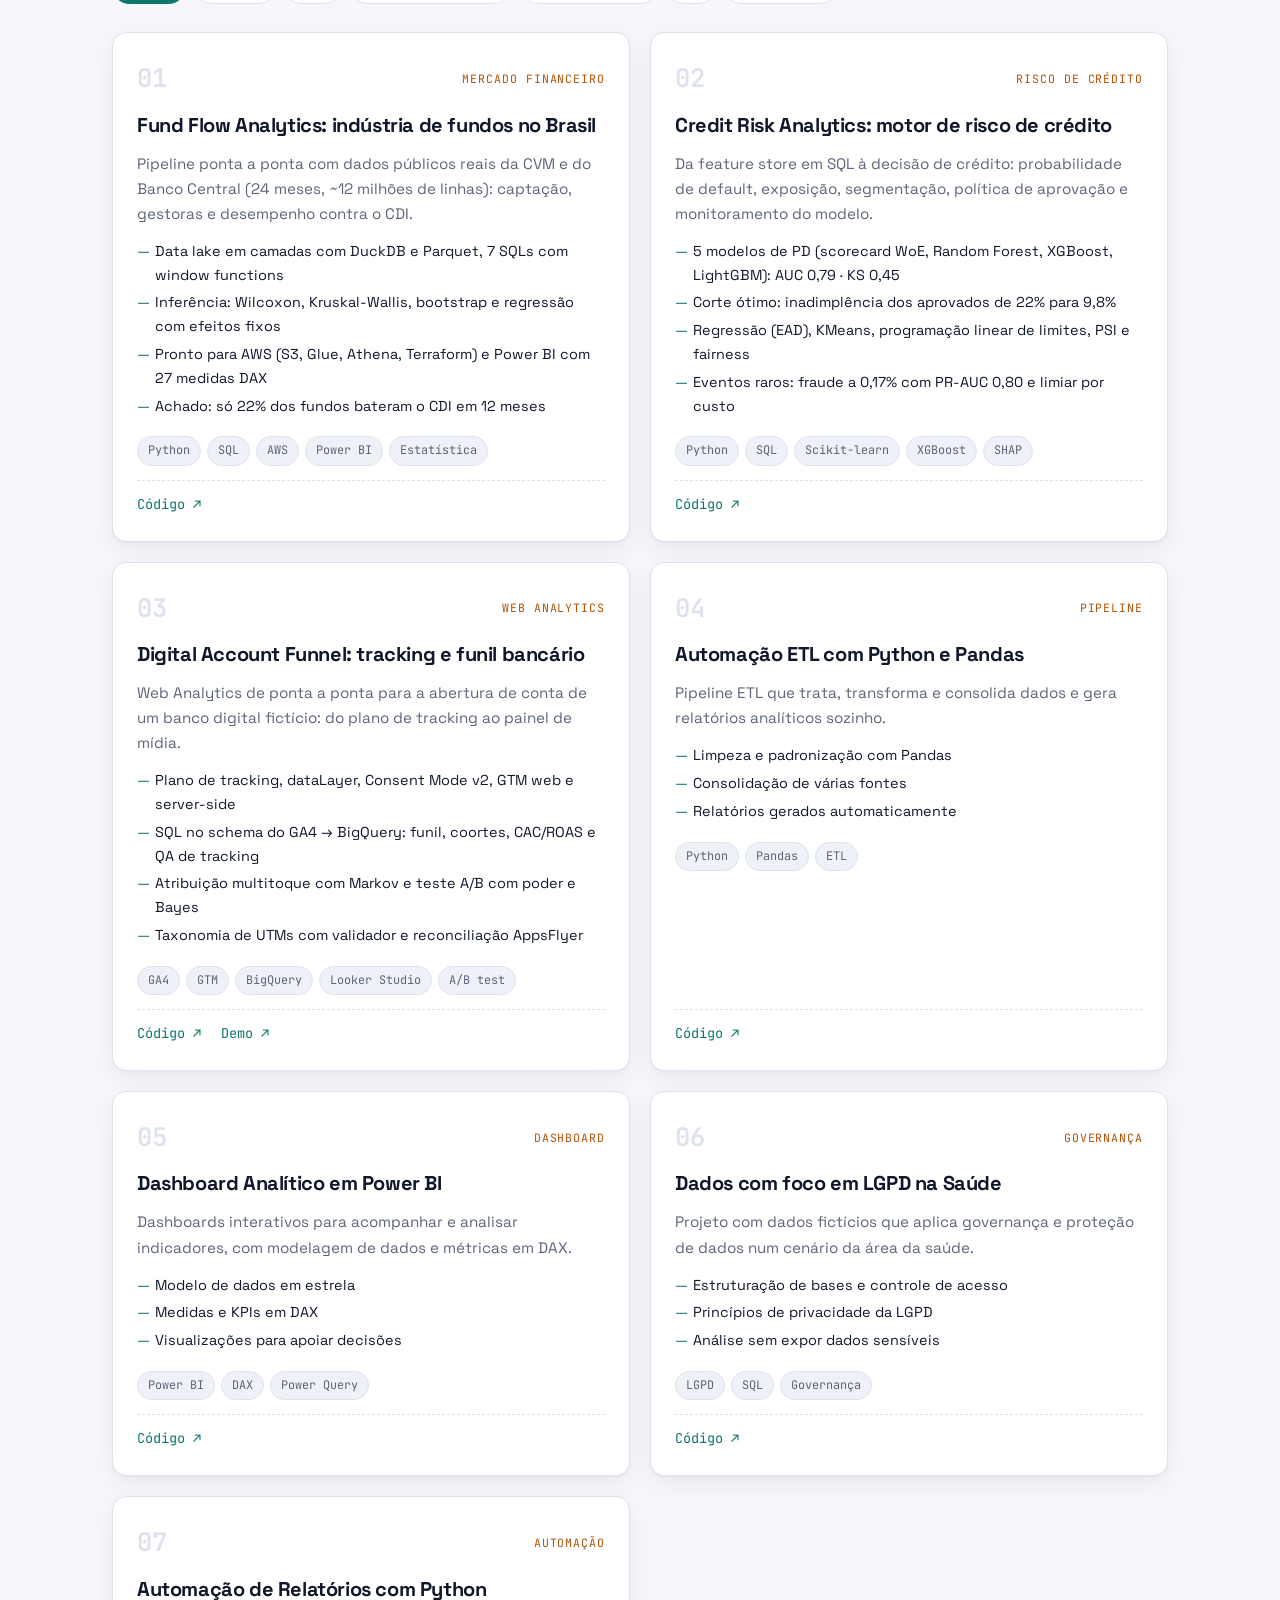
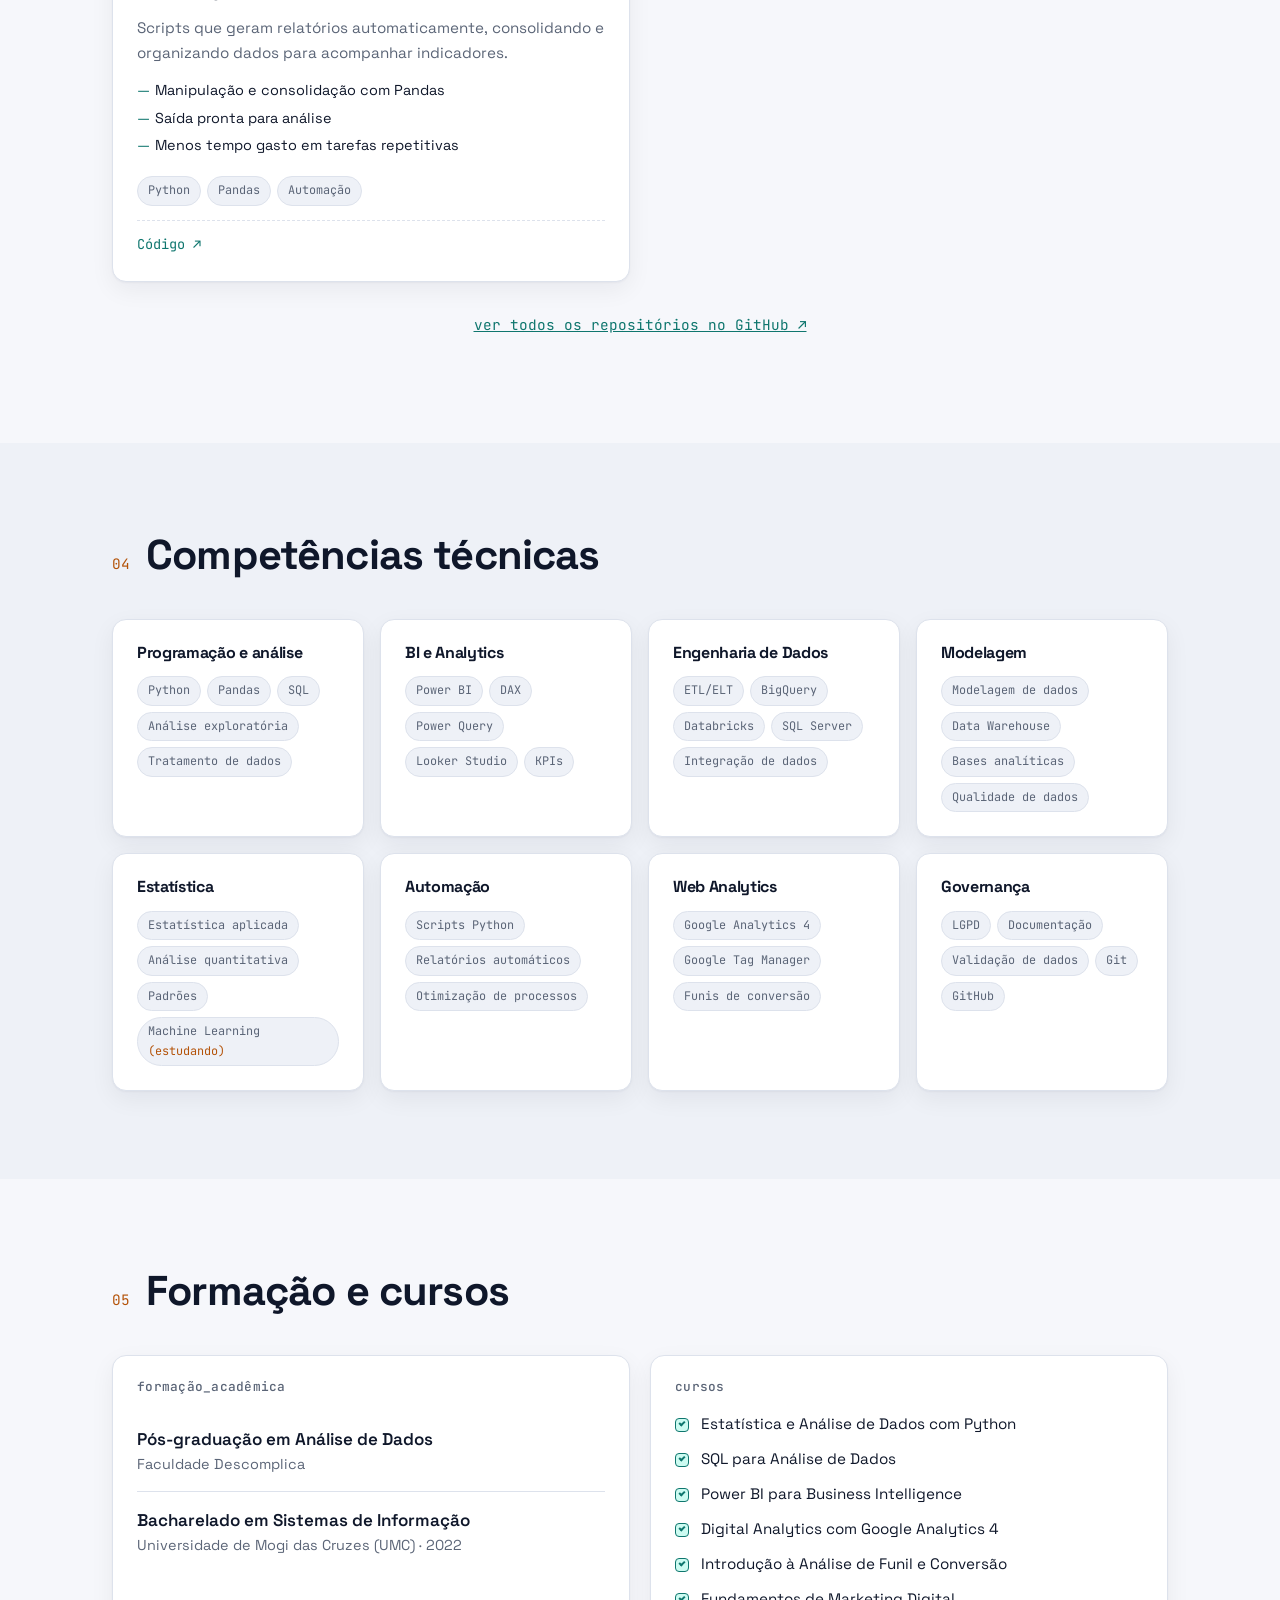
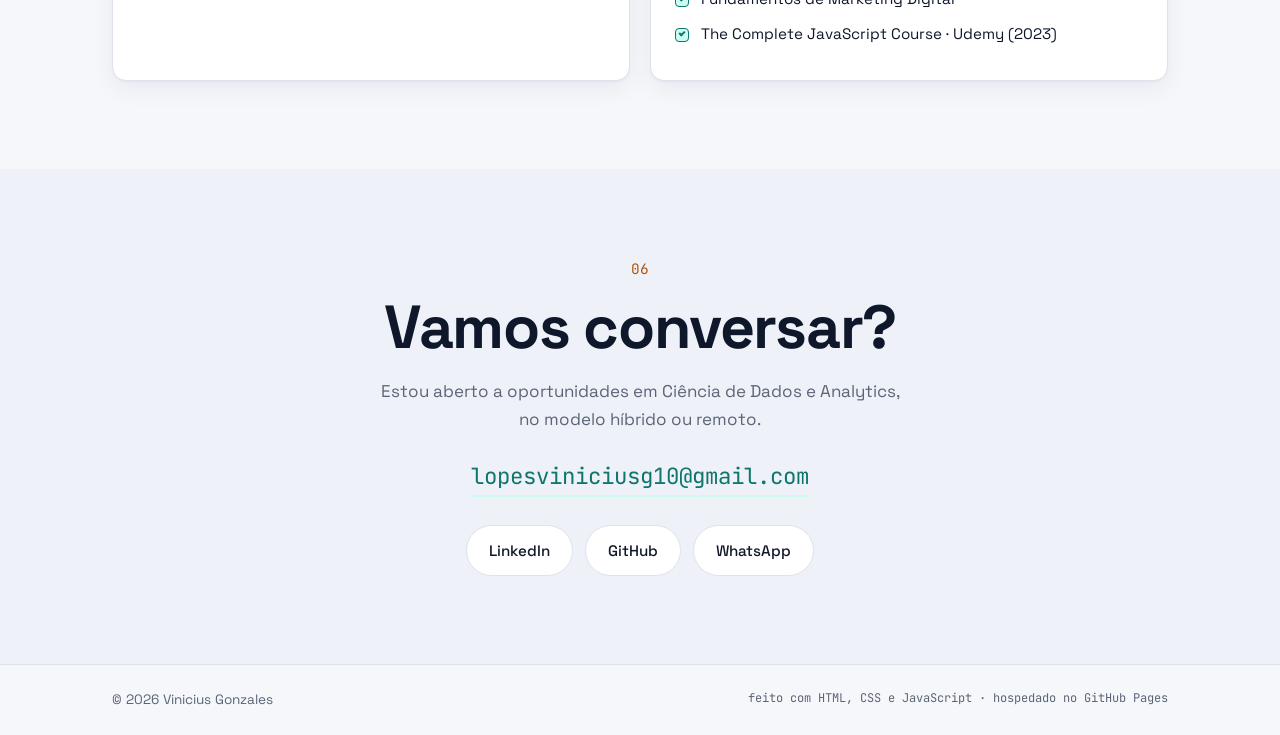
==== commit 6de2aaa4: "feat: adiciona projetos de mercado financeiro, risco de credito e web analytics" ====
--- a/index.html
+++ b/index.html
@@ -1,445 +1,506 @@
-<!doctype html>
-<html lang="pt-BR">
-<head>
-  <meta charset="utf-8">
-  <meta name="viewport" content="width=device-width, initial-scale=1">
-  <title>Vinicius Gonzales | Ciência de Dados</title>
-  <meta name="description" content="Portfólio de Vinicius Gonzales: Analista de Dados com foco em Ciência de Dados, Python, SQL, Power BI, BigQuery e Databricks.">
-  <meta property="og:title" content="Vinicius Gonzales | Ciência de Dados">
-  <meta property="og:description" content="Analista de Dados: Python, SQL, BI e Engenharia de Dados, com foco em Ciência de Dados.">
-  <meta property="og:type" content="website">
-  <link rel="icon" href="assets/favicon.svg" type="image/svg+xml">
-  <link rel="preconnect" href="https://fonts.googleapis.com">
-  <link rel="preconnect" href="https://fonts.gstatic.com" crossorigin>
-  <link href="https://fonts.googleapis.com/css2?family=JetBrains+Mono:wght@400;500;600&family=Space+Grotesk:wght@400;500;600;700&display=swap" rel="stylesheet">
-  <link rel="stylesheet" href="style.css">
-  <script>
-    // Aplica o tema salvo antes de desenhar a página (evita "piscar")
-    try { var t = localStorage.getItem("theme"); if (t) document.documentElement.dataset.theme = t; } catch (e) {}
-  </script>
-</head>
-<body>
-  <a class="skip" href="#conteudo">Pular para o conteúdo</a>
-
-  <header class="header">
-    <div class="container header__inner">
-      <a href="#topo" class="logo" aria-label="Início">
-        <span class="logo__bracket">[</span>vg<span class="logo__dot">.</span><span class="logo__bracket">]</span>
-      </a>
-      <nav class="nav" id="nav" aria-label="Principal">
-        <a href="#sobre">Sobre</a>
-        <a href="#experiencia">Experiência</a>
-        <a href="#projetos">Projetos</a>
-        <a href="#skills">Skills</a>
-        <a href="#formacao">Formação</a>
-        <a href="#contato">Contato</a>
-      </nav>
-      <div class="header__actions">
-        <button class="icon-btn" id="themeToggle" type="button" aria-label="Alternar tema claro/escuro">
-          <svg class="i-sun" viewBox="0 0 24 24" width="18" height="18" aria-hidden="true"><circle cx="12" cy="12" r="4.5" fill="none" stroke="currentColor" stroke-width="1.8"/><path d="M12 2v2.5M12 19.5V22M2 12h2.5M19.5 12H22M4.9 4.9l1.8 1.8M17.3 17.3l1.8 1.8M4.9 19.1l1.8-1.8M17.3 6.7l1.8-1.8" stroke="currentColor" stroke-width="1.8" stroke-linecap="round"/></svg>
-          <svg class="i-moon" viewBox="0 0 24 24" width="18" height="18" aria-hidden="true"><path d="M20 14.5A8.5 8.5 0 0 1 9.5 4a8.5 8.5 0 1 0 10.5 10.5Z" fill="none" stroke="currentColor" stroke-width="1.8" stroke-linejoin="round"/></svg>
-        </button>
-        <button class="icon-btn menu-btn" id="menuToggle" type="button" aria-label="Abrir menu" aria-expanded="false" aria-controls="nav">
-          <svg viewBox="0 0 24 24" width="20" height="20" aria-hidden="true"><path d="M4 7h16M4 12h16M4 17h16" stroke="currentColor" stroke-width="1.8" stroke-linecap="round"/></svg>
-        </button>
-      </div>
-    </div>
-  </header>
-
-  <main id="conteudo">
-    <!-- ============ HERO ============ -->
-    <section class="hero" id="topo">
-      <svg class="hero__plot" viewBox="0 0 600 400" preserveAspectRatio="xMidYMid slice" aria-hidden="true">
-        <g class="hero__dots" id="scatter"></g>
-        <path class="hero__fit" d="M20 360 C 180 300, 320 220, 580 60" />
-      </svg>
-
-      <div class="container hero__grid">
-        <div class="hero__text">
-          <p class="status"><span class="status__dot"></span>Disponível · híbrido ou remoto</p>
-          <h1 class="hero__title">Vinicius<br>Gonzales</h1>
-          <p class="hero__role">Analista de Dados <span class="sep">→</span> Ciência de Dados</p>
-          <p class="hero__lead">
-            Transformo dados brutos em decisões. Desde 2022 trabalho com extração, tratamento,
-            modelagem e análise de dados em empresas, com <strong>Python</strong>, <strong>SQL</strong>,
-            <strong>Power BI</strong>, <strong>BigQuery</strong> e <strong>Databricks</strong>.
-          </p>
-          <div class="hero__cta">
-            <a class="btn btn--primary" href="#projetos">Ver projetos</a>
-            <a class="btn btn--ghost" href="assets/curriculo-vinicius-gonzales.pdf" target="_blank" rel="noopener">Baixar currículo</a>
-          </div>
-          <div class="hero__social">
-            <a href="https://github.com/viniciusg20" target="_blank" rel="noopener" aria-label="GitHub">
-              <svg viewBox="0 0 24 24" width="20" height="20" aria-hidden="true"><path fill="currentColor" d="M12 .5a11.5 11.5 0 0 0-3.64 22.41c.58.1.79-.25.79-.56v-2c-3.2.7-3.88-1.37-3.88-1.37-.52-1.33-1.28-1.69-1.28-1.69-1.05-.72.08-.7.08-.7 1.16.08 1.77 1.19 1.77 1.19 1.03 1.77 2.7 1.26 3.36.96.1-.75.4-1.26.73-1.55-2.55-.29-5.24-1.28-5.24-5.69 0-1.26.45-2.29 1.19-3.1-.12-.29-.52-1.46.11-3.05 0 0 .97-.31 3.17 1.18a11 11 0 0 1 5.77 0c2.2-1.49 3.17-1.18 3.17-1.18.63 1.59.23 2.76.11 3.05.74.81 1.19 1.84 1.19 3.1 0 4.42-2.7 5.4-5.26 5.68.41.36.78 1.06.78 2.14v3.17c0 .31.21.67.8.56A11.5 11.5 0 0 0 12 .5Z"/></svg>
-            </a>
-            <a href="https://www.linkedin.com/in/vinicius-gonzales" target="_blank" rel="noopener" aria-label="LinkedIn">
-              <svg viewBox="0 0 24 24" width="20" height="20" aria-hidden="true"><path fill="currentColor" d="M20.45 20.45h-3.56v-5.57c0-1.33-.02-3.04-1.85-3.04-1.85 0-2.14 1.45-2.14 2.94v5.67H9.34V9h3.41v1.56h.05c.48-.9 1.64-1.85 3.37-1.85 3.6 0 4.27 2.37 4.27 5.46v6.28ZM5.34 7.43a2.06 2.06 0 1 1 0-4.13 2.06 2.06 0 0 1 0 4.13ZM7.12 20.45H3.56V9h3.56v11.45ZM22.22 0H1.77C.79 0 0 .77 0 1.73v20.54C0 23.23.79 24 1.77 24h20.45c.98 0 1.78-.77 1.78-1.73V1.73C24 .77 23.2 0 22.22 0Z"/></svg>
-            </a>
-            <a href="mailto:lopesviniciusg10@gmail.com" aria-label="E-mail">
-              <svg viewBox="0 0 24 24" width="20" height="20" aria-hidden="true"><rect x="3" y="5" width="18" height="14" rx="2" fill="none" stroke="currentColor" stroke-width="1.8"/><path d="m4 7 8 6 8-6" fill="none" stroke="currentColor" stroke-width="1.8" stroke-linejoin="round"/></svg>
-            </a>
-          </div>
-        </div>
-
-        <!-- Célula de "notebook" com o perfil -->
-        <figure class="notebook reveal" aria-label="Resumo do perfil em formato de notebook Python">
-          <div class="notebook__bar">
-            <span class="dots"><i></i><i></i><i></i></span>
-            <span class="notebook__file">perfil.ipynb</span>
-          </div>
-          <div class="cell">
-            <span class="cell__prompt">In [1]:</span>
-<pre class="cell__code"><code><span class="k">import</span> pandas <span class="k">as</span> pd
-
-vinicius = pd.read_csv(<span class="s">"perfil.csv"</span>)
-vinicius.describe()</code></pre>
-          </div>
-          <div class="cell cell--out">
-            <span class="cell__prompt">Out[1]:</span>
-            <table class="df">
-              <thead><tr><th></th><th>valor</th></tr></thead>
-              <tbody>
-                <tr><th>cargo</th><td>Analista de Dados</td></tr>
-                <tr><th>foco</th><td>Data Science · ML</td></tr>
-                <tr><th>em_dados_desde</th><td>2022</td></tr>
-                <tr><th>stack</th><td>Python · SQL · Power BI</td></tr>
-                <tr><th>cloud</th><td>BigQuery · Databricks</td></tr>
-                <tr><th>local</th><td>Mogi das Cruzes, SP</td></tr>
-                <tr><th>ingles</th><td>Avançado</td></tr>
-              </tbody>
-            </table>
-          </div>
-        </figure>
-      </div>
-    </section>
-
-    <!-- ============ KPIs ============ -->
-    <section class="kpis" aria-label="Destaques">
-      <div class="container kpis__grid">
-        <div class="kpi reveal"><span class="kpi__value" data-count="2022">2022</span><span class="kpi__label">início da carreira em dados</span></div>
-        <div class="kpi reveal"><span class="kpi__value"><span data-count="2">2</span></span><span class="kpi__label">empresas atuando com dados e BI</span></div>
-        <div class="kpi reveal"><span class="kpi__value"><span data-count="4">4</span></span><span class="kpi__label">projetos publicados</span></div>
-        <div class="kpi reveal"><span class="kpi__value">EN</span><span class="kpi__label">inglês avançado</span></div>
-      </div>
-    </section>
-
-    <!-- ============ SOBRE ============ -->
-    <section class="section" id="sobre">
-      <div class="container">
-        <header class="section__head reveal">
-          <span class="section__index">01</span>
-          <h2>Sobre mim</h2>
-        </header>
-        <div class="about">
-          <div class="about__text reveal">
-            <p>
-              Sou Analista de Dados com experiência em <strong>Business Intelligence</strong>,
-              <strong>Business Analytics</strong> e <strong>Engenharia de Dados</strong>. Desde 2022 trabalho
-              com extração, tratamento, integração, modelagem e análise de dados em empresas,
-              criando automações, consultas, dashboards e indicadores que ajudam a medir resultados e a decidir melhor.
-            </p>
-            <p>
-              Já trabalhei com grandes volumes de dados, integrei fontes diferentes, validei métricas e
-              organizei bases para análise. Sou formado em Sistemas de Informação, tenho pós-graduação em
-              Análise de Dados e hoje estou migrando para <strong>Ciência de Dados</strong>, estudando
-              estatística aplicada, análise quantitativa e <strong>Machine Learning</strong>.
-            </p>
-            <p class="about__goal">
-              <span class="mono">objetivo →</span> usar Python, SQL e modelagem de dados para resolver
-              problemas de negócio e apoiar a tomada de decisão.
-            </p>
-          </div>
-          <aside class="about__card reveal">
-            <h3 class="mono small">soft_skills</h3>
-            <ul class="checklist">
-              <li>Pensamento analítico e resolução de problemas</li>
-              <li>Comunicação clara com times técnicos e de negócio</li>
-              <li>Colaboração com equipes multidisciplinares</li>
-              <li>Traduzir demandas de negócio em soluções analíticas</li>
-              <li>Proatividade, organização e melhoria contínua</li>
-            </ul>
-          </aside>
-        </div>
-      </div>
-    </section>
-
-    <!-- ============ EXPERIÊNCIA ============ -->
-    <section class="section section--alt" id="experiencia">
-      <div class="container">
-        <header class="section__head reveal">
-          <span class="section__index">02</span>
-          <h2>Experiência</h2>
-        </header>
-
-        <ol class="timeline">
-          <li class="job reveal">
-            <div class="job__meta">
-              <span class="job__period">jul/2025 — atual</span>
-              <span class="badge badge--live">atual</span>
-            </div>
-            <div class="job__body">
-              <h3>Engeline</h3>
-              <p class="job__role">Assistente Administrativo · Dados e Business Intelligence</p>
-              <ul>
-                <li>Soluções analíticas com Power BI e SQL para acompanhar indicadores operacionais.</li>
-                <li>Dashboards gerenciais de performance operacional, processos e indicadores de negócio.</li>
-                <li>Consultas SQL para extrair, transformar e analisar dados de diferentes fontes.</li>
-                <li>Automação de processos analíticos com Python: tratamento, consolidação e centralização de dados.</li>
-                <li>Estruturação e modelagem de dados para métricas, indicadores e relatórios gerenciais.</li>
-              </ul>
-              <div class="impact">
-                <span class="impact__label mono">impacto</span>
-                <ul>
-                  <li>Menos trabalho manual e relatórios gerados mais rápido com automações em Python.</li>
-                  <li>Indicadores mais confiáveis com dados padronizados e tratados.</li>
-                </ul>
-              </div>
-              <ul class="tags"><li>Power BI</li><li>SQL</li><li>Python</li><li>Pandas</li><li>Modelagem</li></ul>
-            </div>
-          </li>
-
-          <li class="job reveal">
-            <div class="job__meta"><span class="job__period">nov/2022 — out/2024</span></div>
-            <div class="job__body">
-              <h3>Cognizant</h3>
-              <p class="job__role">Analista de Dados · Web Analytics</p>
-              <ul>
-                <li>Projetos de dados com SQL, BigQuery, GA4, Google Tag Manager e Looker Studio.</li>
-                <li>Extração, tratamento e análise de grandes volumes de dados para gerar insights.</li>
-                <li>Dashboards de KPIs de negócio, comportamento de usuários e performance.</li>
-                <li>Estruturação, validação e padronização de eventos, métricas e indicadores.</li>
-                <li>Análise de jornadas e funis de conversão para encontrar oportunidades de otimização.</li>
-              </ul>
-              <div class="impact">
-                <span class="impact__label mono">impacto</span>
-                <ul>
-                  <li>Dados mais confiáveis nas análises com validação e padronização de métricas.</li>
-                  <li>Oportunidades de otimização identificadas em indicadores de performance.</li>
-                </ul>
-              </div>
-              <ul class="tags"><li>BigQuery</li><li>SQL</li><li>GA4</li><li>GTM</li><li>Looker Studio</li></ul>
-            </div>
-          </li>
-
-          <li class="job reveal">
-            <div class="job__meta"><span class="job__period">2019 — 2022</span></div>
-            <div class="job__body">
-              <h3>Prefeitura de Ferraz de Vasconcelos</h3>
-              <p class="job__role">Analista de Suporte Técnico</p>
-              <ul>
-                <li>Suporte à infraestrutura, redes e sistemas internos.</li>
-                <li>Diagnóstico de incidentes, manutenção de servidores e gestão de acessos.</li>
-                <li>Monitoramento de desempenho e estabilidade dos sistemas.</li>
-              </ul>
-              <ul class="tags"><li>Infraestrutura</li><li>Redes</li><li>Servidores</li></ul>
-            </div>
-          </li>
-        </ol>
-      </div>
-    </section>
-
-    <!-- ============ PROJETOS ============ -->
-    <section class="section" id="projetos">
-      <div class="container">
-        <header class="section__head reveal">
-          <span class="section__index">03</span>
-          <h2>Projetos</h2>
-        </header>
-
-        <div class="filters reveal" role="group" aria-label="Filtrar projetos">
-          <button type="button" class="filter is-active" data-filter="all">Todos</button>
-          <button type="button" class="filter" data-filter="python">Python</button>
-          <button type="button" class="filter" data-filter="bi">BI</button>
-          <button type="button" class="filter" data-filter="governanca">Governança</button>
-        </div>
-
-        <!--
-          COMO EDITAR UM PROJETO:
-          - troque o href do link "Código" pelo link do repositório no GitHub
-          - data-tags define em quais filtros o card aparece (python, bi, governanca)
-        -->
-        <div class="projects">
-          <article class="project reveal" data-tags="python">
-            <div class="project__top">
-              <span class="project__num mono">01</span>
-              <span class="project__type mono">pipeline</span>
-            </div>
-            <h3>Automação ETL com Python e Pandas</h3>
-            <p>Pipeline ETL que trata, transforma e consolida dados e gera relatórios analíticos sozinho.</p>
-            <ul class="project__points">
-              <li>Limpeza e padronização com Pandas</li>
-              <li>Consolidação de várias fontes</li>
-              <li>Relatórios gerados automaticamente</li>
-            </ul>
-            <ul class="tags"><li>Python</li><li>Pandas</li><li>ETL</li></ul>
-            <div class="project__links">
-              <a href="https://github.com/viniciusg20" target="_blank" rel="noopener">Código ↗</a>
-            </div>
-          </article>
-
-          <article class="project reveal" data-tags="bi">
-            <div class="project__top">
-              <span class="project__num mono">02</span>
-              <span class="project__type mono">dashboard</span>
-            </div>
-            <h3>Dashboard Analítico em Power BI</h3>
-            <p>Dashboards interativos para acompanhar e analisar indicadores, com modelagem de dados e métricas em DAX.</p>
-            <ul class="project__points">
-              <li>Modelo de dados em estrela</li>
-              <li>Medidas e KPIs em DAX</li>
-              <li>Visualizações para apoiar decisões</li>
-            </ul>
-            <ul class="tags"><li>Power BI</li><li>DAX</li><li>Power Query</li></ul>
-            <div class="project__links">
-              <a href="https://github.com/viniciusg20" target="_blank" rel="noopener">Código ↗</a>
-            </div>
-          </article>
-
-          <article class="project reveal" data-tags="governanca python">
-            <div class="project__top">
-              <span class="project__num mono">03</span>
-              <span class="project__type mono">governança</span>
-            </div>
-            <h3>Dados com foco em LGPD na Saúde</h3>
-            <p>Projeto com dados fictícios que aplica governança e proteção de dados num cenário da área da saúde.</p>
-            <ul class="project__points">
-              <li>Estruturação de bases e controle de acesso</li>
-              <li>Princípios de privacidade da LGPD</li>
-              <li>Análise sem expor dados sensíveis</li>
-            </ul>
-            <ul class="tags"><li>LGPD</li><li>SQL</li><li>Governança</li></ul>
-            <div class="project__links">
-              <a href="https://github.com/viniciusg20" target="_blank" rel="noopener">Código ↗</a>
-            </div>
-          </article>
-
-          <article class="project reveal" data-tags="python">
-            <div class="project__top">
-              <span class="project__num mono">04</span>
-              <span class="project__type mono">automação</span>
-            </div>
-            <h3>Automação de Relatórios com Python</h3>
-            <p>Scripts que geram relatórios automaticamente, consolidando e organizando dados para acompanhar indicadores.</p>
-            <ul class="project__points">
-              <li>Manipulação e consolidação com Pandas</li>
-              <li>Saída pronta para análise</li>
-              <li>Menos tempo gasto em tarefas repetitivas</li>
-            </ul>
-            <ul class="tags"><li>Python</li><li>Pandas</li><li>Automação</li></ul>
-            <div class="project__links">
-              <a href="https://github.com/viniciusg20" target="_blank" rel="noopener">Código ↗</a>
-            </div>
-          </article>
-        </div>
-
-        <p class="more reveal">
-          <a href="https://github.com/viniciusg20" target="_blank" rel="noopener" class="mono">ver todos os repositórios no GitHub ↗</a>
-        </p>
-      </div>
-    </section>
-
-    <!-- ============ SKILLS ============ -->
-    <section class="section section--alt" id="skills">
-      <div class="container">
-        <header class="section__head reveal">
-          <span class="section__index">04</span>
-          <h2>Competências técnicas</h2>
-        </header>
-        <div class="skills">
-          <div class="skill reveal">
-            <h3>Programação e análise</h3>
-            <ul class="tags"><li>Python</li><li>Pandas</li><li>SQL</li><li>Análise exploratória</li><li>Tratamento de dados</li></ul>
-          </div>
-          <div class="skill reveal">
-            <h3>BI e Analytics</h3>
-            <ul class="tags"><li>Power BI</li><li>DAX</li><li>Power Query</li><li>Looker Studio</li><li>KPIs</li></ul>
-          </div>
-          <div class="skill reveal">
-            <h3>Engenharia de Dados</h3>
-            <ul class="tags"><li>ETL/ELT</li><li>BigQuery</li><li>Databricks</li><li>SQL Server</li><li>Integração de dados</li></ul>
-          </div>
-          <div class="skill reveal">
-            <h3>Modelagem</h3>
-            <ul class="tags"><li>Modelagem de dados</li><li>Data Warehouse</li><li>Bases analíticas</li><li>Qualidade de dados</li></ul>
-          </div>
-          <div class="skill reveal">
-            <h3>Estatística</h3>
-            <ul class="tags"><li>Estatística aplicada</li><li>Análise quantitativa</li><li>Padrões</li><li>Machine Learning <em>(estudando)</em></li></ul>
-          </div>
-          <div class="skill reveal">
-            <h3>Automação</h3>
-            <ul class="tags"><li>Scripts Python</li><li>Relatórios automáticos</li><li>Otimização de processos</li></ul>
-          </div>
-          <div class="skill reveal">
-            <h3>Web Analytics</h3>
-            <ul class="tags"><li>Google Analytics 4</li><li>Google Tag Manager</li><li>Funis de conversão</li></ul>
-          </div>
-          <div class="skill reveal">
-            <h3>Governança</h3>
-            <ul class="tags"><li>LGPD</li><li>Documentação</li><li>Validação de dados</li><li>Git</li><li>GitHub</li></ul>
-          </div>
-        </div>
-      </div>
-    </section>
-
-    <!-- ============ FORMAÇÃO ============ -->
-    <section class="section" id="formacao">
-      <div class="container">
-        <header class="section__head reveal">
-          <span class="section__index">05</span>
-          <h2>Formação e cursos</h2>
-        </header>
-        <div class="edu">
-          <div class="edu__col reveal">
-            <h3 class="mono small">formação_acadêmica</h3>
-            <div class="edu__item">
-              <strong>Pós-graduação em Análise de Dados</strong>
-              <span>Faculdade Descomplica</span>
-            </div>
-            <div class="edu__item">
-              <strong>Bacharelado em Sistemas de Informação</strong>
-              <span>Universidade de Mogi das Cruzes (UMC) · 2022</span>
-            </div>
-          </div>
-          <div class="edu__col reveal">
-            <h3 class="mono small">cursos</h3>
-            <ul class="checklist">
-              <li>Estatística e Análise de Dados com Python</li>
-              <li>SQL para Análise de Dados</li>
-              <li>Power BI para Business Intelligence</li>
-              <li>Digital Analytics com Google Analytics 4</li>
-              <li>Introdução à Análise de Funil e Conversão</li>
-              <li>Fundamentos de Marketing Digital</li>
-              <li>The Complete JavaScript Course · Udemy (2023)</li>
-            </ul>
-          </div>
-        </div>
-      </div>
-    </section>
-
-    <!-- ============ CONTATO ============ -->
-    <section class="section contact" id="contato">
-      <div class="container contact__inner reveal">
-        <span class="section__index">06</span>
-        <h2 class="contact__title">Vamos conversar?</h2>
-        <p class="contact__lead">Estou aberto a oportunidades em Ciência de Dados e Analytics, no modelo híbrido ou remoto.</p>
-        <a class="contact__email" href="mailto:lopesviniciusg10@gmail.com">lopesviniciusg10@gmail.com</a>
-        <div class="contact__links">
-          <a class="btn btn--ghost" href="https://www.linkedin.com/in/vinicius-gonzales" target="_blank" rel="noopener">LinkedIn</a>
-          <a class="btn btn--ghost" href="https://github.com/viniciusg20" target="_blank" rel="noopener">GitHub</a>
-          <a class="btn btn--ghost" href="https://wa.me/5511940369484" target="_blank" rel="noopener">WhatsApp</a>
-        </div>
-      </div>
-    </section>
-  </main>
-
-  <footer class="footer">
-    <div class="container footer__inner">
-      <span>© <span id="year">2026</span> Vinicius Gonzales</span>
-      <span class="mono">feito com HTML, CSS e JavaScript · hospedado no GitHub Pages</span>
-    </div>
-  </footer>
-
-  <script src="script.js"></script>
-</body>
-</html>
+<!doctype html>
+<html lang="pt-BR">
+<head>
+  <meta charset="utf-8">
+  <meta name="viewport" content="width=device-width, initial-scale=1">
+  <title>Vinicius Gonzales | Ciência de Dados</title>
+  <meta name="description" content="Portfólio de Vinicius Gonzales: Analista de Dados com foco em Ciência de Dados, Python, SQL, Power BI, BigQuery e Databricks.">
+  <meta property="og:title" content="Vinicius Gonzales | Ciência de Dados">
+  <meta property="og:description" content="Analista de Dados: Python, SQL, BI e Engenharia de Dados, com foco em Ciência de Dados.">
+  <meta property="og:type" content="website">
+  <link rel="icon" href="assets/favicon.svg" type="image/svg+xml">
+  <link rel="preconnect" href="https://fonts.googleapis.com">
+  <link rel="preconnect" href="https://fonts.gstatic.com" crossorigin>
+  <link href="https://fonts.googleapis.com/css2?family=JetBrains+Mono:wght@400;500;600&family=Space+Grotesk:wght@400;500;600;700&display=swap" rel="stylesheet">
+  <link rel="stylesheet" href="style.css">
+  <script>
+    // Aplica o tema salvo antes de desenhar a página (evita "piscar")
+    try { var t = localStorage.getItem("theme"); if (t) document.documentElement.dataset.theme = t; } catch (e) {}
+  </script>
+</head>
+<body>
+  <a class="skip" href="#conteudo">Pular para o conteúdo</a>
+
+  <header class="header">
+    <div class="container header__inner">
+      <a href="#topo" class="logo" aria-label="Início">
+        <span class="logo__bracket">[</span>vg<span class="logo__dot">.</span><span class="logo__bracket">]</span>
+      </a>
+      <nav class="nav" id="nav" aria-label="Principal">
+        <a href="#sobre">Sobre</a>
+        <a href="#experiencia">Experiência</a>
+        <a href="#projetos">Projetos</a>
+        <a href="#skills">Skills</a>
+        <a href="#formacao">Formação</a>
+        <a href="#contato">Contato</a>
+      </nav>
+      <div class="header__actions">
+        <button class="icon-btn" id="themeToggle" type="button" aria-label="Alternar tema claro/escuro">
+          <svg class="i-sun" viewBox="0 0 24 24" width="18" height="18" aria-hidden="true"><circle cx="12" cy="12" r="4.5" fill="none" stroke="currentColor" stroke-width="1.8"/><path d="M12 2v2.5M12 19.5V22M2 12h2.5M19.5 12H22M4.9 4.9l1.8 1.8M17.3 17.3l1.8 1.8M4.9 19.1l1.8-1.8M17.3 6.7l1.8-1.8" stroke="currentColor" stroke-width="1.8" stroke-linecap="round"/></svg>
+          <svg class="i-moon" viewBox="0 0 24 24" width="18" height="18" aria-hidden="true"><path d="M20 14.5A8.5 8.5 0 0 1 9.5 4a8.5 8.5 0 1 0 10.5 10.5Z" fill="none" stroke="currentColor" stroke-width="1.8" stroke-linejoin="round"/></svg>
+        </button>
+        <button class="icon-btn menu-btn" id="menuToggle" type="button" aria-label="Abrir menu" aria-expanded="false" aria-controls="nav">
+          <svg viewBox="0 0 24 24" width="20" height="20" aria-hidden="true"><path d="M4 7h16M4 12h16M4 17h16" stroke="currentColor" stroke-width="1.8" stroke-linecap="round"/></svg>
+        </button>
+      </div>
+    </div>
+  </header>
+
+  <main id="conteudo">
+    <!-- ============ HERO ============ -->
+    <section class="hero" id="topo">
+      <svg class="hero__plot" viewBox="0 0 600 400" preserveAspectRatio="xMidYMid slice" aria-hidden="true">
+        <g class="hero__dots" id="scatter"></g>
+        <path class="hero__fit" d="M20 360 C 180 300, 320 220, 580 60" />
+      </svg>
+
+      <div class="container hero__grid">
+        <div class="hero__text">
+          <p class="status"><span class="status__dot"></span>Disponível · híbrido ou remoto</p>
+          <h1 class="hero__title">Vinicius<br>Gonzales</h1>
+          <p class="hero__role">Analista de Dados <span class="sep">→</span> Ciência de Dados</p>
+          <p class="hero__lead">
+            Transformo dados brutos em decisões. Desde 2022 trabalho com extração, tratamento,
+            modelagem e análise de dados em empresas, com <strong>Python</strong>, <strong>SQL</strong>,
+            <strong>Power BI</strong>, <strong>BigQuery</strong> e <strong>Databricks</strong>.
+          </p>
+          <div class="hero__cta">
+            <a class="btn btn--primary" href="#projetos">Ver projetos</a>
+            <a class="btn btn--ghost" href="assets/curriculo-vinicius-gonzales.pdf" target="_blank" rel="noopener">Baixar currículo</a>
+          </div>
+          <div class="hero__social">
+            <a href="https://github.com/viniciusg20" target="_blank" rel="noopener" aria-label="GitHub">
+              <svg viewBox="0 0 24 24" width="20" height="20" aria-hidden="true"><path fill="currentColor" d="M12 .5a11.5 11.5 0 0 0-3.64 22.41c.58.1.79-.25.79-.56v-2c-3.2.7-3.88-1.37-3.88-1.37-.52-1.33-1.28-1.69-1.28-1.69-1.05-.72.08-.7.08-.7 1.16.08 1.77 1.19 1.77 1.19 1.03 1.77 2.7 1.26 3.36.96.1-.75.4-1.26.73-1.55-2.55-.29-5.24-1.28-5.24-5.69 0-1.26.45-2.29 1.19-3.1-.12-.29-.52-1.46.11-3.05 0 0 .97-.31 3.17 1.18a11 11 0 0 1 5.77 0c2.2-1.49 3.17-1.18 3.17-1.18.63 1.59.23 2.76.11 3.05.74.81 1.19 1.84 1.19 3.1 0 4.42-2.7 5.4-5.26 5.68.41.36.78 1.06.78 2.14v3.17c0 .31.21.67.8.56A11.5 11.5 0 0 0 12 .5Z"/></svg>
+            </a>
+            <a href="https://www.linkedin.com/in/vinicius-gonzales" target="_blank" rel="noopener" aria-label="LinkedIn">
+              <svg viewBox="0 0 24 24" width="20" height="20" aria-hidden="true"><path fill="currentColor" d="M20.45 20.45h-3.56v-5.57c0-1.33-.02-3.04-1.85-3.04-1.85 0-2.14 1.45-2.14 2.94v5.67H9.34V9h3.41v1.56h.05c.48-.9 1.64-1.85 3.37-1.85 3.6 0 4.27 2.37 4.27 5.46v6.28ZM5.34 7.43a2.06 2.06 0 1 1 0-4.13 2.06 2.06 0 0 1 0 4.13ZM7.12 20.45H3.56V9h3.56v11.45ZM22.22 0H1.77C.79 0 0 .77 0 1.73v20.54C0 23.23.79 24 1.77 24h20.45c.98 0 1.78-.77 1.78-1.73V1.73C24 .77 23.2 0 22.22 0Z"/></svg>
+            </a>
+            <a href="mailto:lopesviniciusg10@gmail.com" aria-label="E-mail">
+              <svg viewBox="0 0 24 24" width="20" height="20" aria-hidden="true"><rect x="3" y="5" width="18" height="14" rx="2" fill="none" stroke="currentColor" stroke-width="1.8"/><path d="m4 7 8 6 8-6" fill="none" stroke="currentColor" stroke-width="1.8" stroke-linejoin="round"/></svg>
+            </a>
+          </div>
+        </div>
+
+        <!-- Célula de "notebook" com o perfil -->
+        <figure class="notebook reveal" aria-label="Resumo do perfil em formato de notebook Python">
+          <div class="notebook__bar">
+            <span class="dots"><i></i><i></i><i></i></span>
+            <span class="notebook__file">perfil.ipynb</span>
+          </div>
+          <div class="cell">
+            <span class="cell__prompt">In [1]:</span>
+<pre class="cell__code"><code><span class="k">import</span> pandas <span class="k">as</span> pd
+
+vinicius = pd.read_csv(<span class="s">"perfil.csv"</span>)
+vinicius.describe()</code></pre>
+          </div>
+          <div class="cell cell--out">
+            <span class="cell__prompt">Out[1]:</span>
+            <table class="df">
+              <thead><tr><th></th><th>valor</th></tr></thead>
+              <tbody>
+                <tr><th>cargo</th><td>Analista de Dados</td></tr>
+                <tr><th>foco</th><td>Data Science · ML</td></tr>
+                <tr><th>em_dados_desde</th><td>2022</td></tr>
+                <tr><th>stack</th><td>Python · SQL · Power BI</td></tr>
+                <tr><th>cloud</th><td>BigQuery · Databricks</td></tr>
+                <tr><th>local</th><td>Mogi das Cruzes, SP</td></tr>
+                <tr><th>ingles</th><td>Avançado</td></tr>
+              </tbody>
+            </table>
+          </div>
+        </figure>
+      </div>
+    </section>
+
+    <!-- ============ KPIs ============ -->
+    <section class="kpis" aria-label="Destaques">
+      <div class="container kpis__grid">
+        <div class="kpi reveal"><span class="kpi__value" data-count="2022">2022</span><span class="kpi__label">início da carreira em dados</span></div>
+        <div class="kpi reveal"><span class="kpi__value"><span data-count="2">2</span></span><span class="kpi__label">empresas atuando com dados e BI</span></div>
+        <div class="kpi reveal"><span class="kpi__value"><span data-count="7">7</span></span><span class="kpi__label">projetos publicados</span></div>
+        <div class="kpi reveal"><span class="kpi__value">EN</span><span class="kpi__label">inglês avançado</span></div>
+      </div>
+    </section>
+
+    <!-- ============ SOBRE ============ -->
+    <section class="section" id="sobre">
+      <div class="container">
+        <header class="section__head reveal">
+          <span class="section__index">01</span>
+          <h2>Sobre mim</h2>
+        </header>
+        <div class="about">
+          <div class="about__text reveal">
+            <p>
+              Sou Analista de Dados com experiência em <strong>Business Intelligence</strong>,
+              <strong>Business Analytics</strong> e <strong>Engenharia de Dados</strong>. Desde 2022 trabalho
+              com extração, tratamento, integração, modelagem e análise de dados em empresas,
+              criando automações, consultas, dashboards e indicadores que ajudam a medir resultados e a decidir melhor.
+            </p>
+            <p>
+              Já trabalhei com grandes volumes de dados, integrei fontes diferentes, validei métricas e
+              organizei bases para análise. Sou formado em Sistemas de Informação, tenho pós-graduação em
+              Análise de Dados e hoje estou migrando para <strong>Ciência de Dados</strong>, estudando
+              estatística aplicada, análise quantitativa e <strong>Machine Learning</strong>.
+            </p>
+            <p class="about__goal">
+              <span class="mono">objetivo →</span> usar Python, SQL e modelagem de dados para resolver
+              problemas de negócio e apoiar a tomada de decisão.
+            </p>
+          </div>
+          <aside class="about__card reveal">
+            <h3 class="mono small">soft_skills</h3>
+            <ul class="checklist">
+              <li>Pensamento analítico e resolução de problemas</li>
+              <li>Comunicação clara com times técnicos e de negócio</li>
+              <li>Colaboração com equipes multidisciplinares</li>
+              <li>Traduzir demandas de negócio em soluções analíticas</li>
+              <li>Proatividade, organização e melhoria contínua</li>
+            </ul>
+          </aside>
+        </div>
+      </div>
+    </section>
+
+    <!-- ============ EXPERIÊNCIA ============ -->
+    <section class="section section--alt" id="experiencia">
+      <div class="container">
+        <header class="section__head reveal">
+          <span class="section__index">02</span>
+          <h2>Experiência</h2>
+        </header>
+
+        <ol class="timeline">
+          <li class="job reveal">
+            <div class="job__meta">
+              <span class="job__period">jul/2025 — atual</span>
+              <span class="badge badge--live">atual</span>
+            </div>
+            <div class="job__body">
+              <h3>Engeline</h3>
+              <p class="job__role">Assistente Administrativo · Dados e Business Intelligence</p>
+              <ul>
+                <li>Soluções analíticas com Power BI e SQL para acompanhar indicadores operacionais.</li>
+                <li>Dashboards gerenciais de performance operacional, processos e indicadores de negócio.</li>
+                <li>Consultas SQL para extrair, transformar e analisar dados de diferentes fontes.</li>
+                <li>Automação de processos analíticos com Python: tratamento, consolidação e centralização de dados.</li>
+                <li>Estruturação e modelagem de dados para métricas, indicadores e relatórios gerenciais.</li>
+              </ul>
+              <div class="impact">
+                <span class="impact__label mono">impacto</span>
+                <ul>
+                  <li>Menos trabalho manual e relatórios gerados mais rápido com automações em Python.</li>
+                  <li>Indicadores mais confiáveis com dados padronizados e tratados.</li>
+                </ul>
+              </div>
+              <ul class="tags"><li>Power BI</li><li>SQL</li><li>Python</li><li>Pandas</li><li>Modelagem</li></ul>
+            </div>
+          </li>
+
+          <li class="job reveal">
+            <div class="job__meta"><span class="job__period">nov/2022 — out/2024</span></div>
+            <div class="job__body">
+              <h3>Cognizant</h3>
+              <p class="job__role">Analista de Dados · Web Analytics</p>
+              <ul>
+                <li>Projetos de dados com SQL, BigQuery, GA4, Google Tag Manager e Looker Studio.</li>
+                <li>Extração, tratamento e análise de grandes volumes de dados para gerar insights.</li>
+                <li>Dashboards de KPIs de negócio, comportamento de usuários e performance.</li>
+                <li>Estruturação, validação e padronização de eventos, métricas e indicadores.</li>
+                <li>Análise de jornadas e funis de conversão para encontrar oportunidades de otimização.</li>
+              </ul>
+              <div class="impact">
+                <span class="impact__label mono">impacto</span>
+                <ul>
+                  <li>Dados mais confiáveis nas análises com validação e padronização de métricas.</li>
+                  <li>Oportunidades de otimização identificadas em indicadores de performance.</li>
+                </ul>
+              </div>
+              <ul class="tags"><li>BigQuery</li><li>SQL</li><li>GA4</li><li>GTM</li><li>Looker Studio</li></ul>
+            </div>
+          </li>
+
+          <li class="job reveal">
+            <div class="job__meta"><span class="job__period">2019 — 2022</span></div>
+            <div class="job__body">
+              <h3>Prefeitura de Ferraz de Vasconcelos</h3>
+              <p class="job__role">Analista de Suporte Técnico</p>
+              <ul>
+                <li>Suporte à infraestrutura, redes e sistemas internos.</li>
+                <li>Diagnóstico de incidentes, manutenção de servidores e gestão de acessos.</li>
+                <li>Monitoramento de desempenho e estabilidade dos sistemas.</li>
+              </ul>
+              <ul class="tags"><li>Infraestrutura</li><li>Redes</li><li>Servidores</li></ul>
+            </div>
+          </li>
+        </ol>
+      </div>
+    </section>
+
+    <!-- ============ PROJETOS ============ -->
+    <section class="section" id="projetos">
+      <div class="container">
+        <header class="section__head reveal">
+          <span class="section__index">03</span>
+          <h2>Projetos</h2>
+        </header>
+
+        <div class="filters reveal" role="group" aria-label="Filtrar projetos">
+          <button type="button" class="filter is-active" data-filter="all">Todos</button>
+          <button type="button" class="filter" data-filter="python">Python</button>
+          <button type="button" class="filter" data-filter="sql">SQL</button>
+          <button type="button" class="filter" data-filter="ml">Machine Learning</button>
+          <button type="button" class="filter" data-filter="web">Web Analytics</button>
+          <button type="button" class="filter" data-filter="bi">BI</button>
+          <button type="button" class="filter" data-filter="governanca">Governança</button>
+        </div>
+
+        <!--
+          COMO EDITAR UM PROJETO:
+          - troque o href do link "Código" pelo link do repositório no GitHub
+          - data-tags define em quais filtros o card aparece (python, bi, governanca)
+        -->
+        <div class="projects">
+          <article class="project reveal" data-tags="python sql bi">
+            <div class="project__top">
+              <span class="project__num mono">01</span>
+              <span class="project__type mono">mercado financeiro</span>
+            </div>
+            <h3>Fund Flow Analytics: indústria de fundos no Brasil</h3>
+            <p>Pipeline ponta a ponta com dados públicos reais da CVM e do Banco Central (24 meses, ~12 milhões de linhas): captação, gestoras e desempenho contra o CDI.</p>
+            <ul class="project__points">
+              <li>Data lake em camadas com DuckDB e Parquet, 7 SQLs com window functions</li>
+              <li>Inferência: Wilcoxon, Kruskal-Wallis, bootstrap e regressão com efeitos fixos</li>
+              <li>Pronto para AWS (S3, Glue, Athena, Terraform) e Power BI com 27 medidas DAX</li>
+              <li>Achado: só 22% dos fundos bateram o CDI em 12 meses</li>
+            </ul>
+            <ul class="tags"><li>Python</li><li>SQL</li><li>AWS</li><li>Power BI</li><li>Estatística</li></ul>
+            <div class="project__links">
+              <a href="https://github.com/viniciusg20/fund-flow-analytics" target="_blank" rel="noopener">Código ↗</a>
+            </div>
+          </article>
+
+          <article class="project reveal" data-tags="python sql ml">
+            <div class="project__top">
+              <span class="project__num mono">02</span>
+              <span class="project__type mono">risco de crédito</span>
+            </div>
+            <h3>Credit Risk Analytics: motor de risco de crédito</h3>
+            <p>Da feature store em SQL à decisão de crédito: probabilidade de default, exposição, segmentação, política de aprovação e monitoramento do modelo.</p>
+            <ul class="project__points">
+              <li>5 modelos de PD (scorecard WoE, Random Forest, XGBoost, LightGBM): AUC 0,79 · KS 0,45</li>
+              <li>Corte ótimo: inadimplência dos aprovados de 22% para 9,8%</li>
+              <li>Regressão (EAD), KMeans, programação linear de limites, PSI e fairness</li>
+              <li>Eventos raros: fraude a 0,17% com PR-AUC 0,80 e limiar por custo</li>
+            </ul>
+            <ul class="tags"><li>Python</li><li>SQL</li><li>Scikit-learn</li><li>XGBoost</li><li>SHAP</li></ul>
+            <div class="project__links">
+              <a href="https://github.com/viniciusg20/credit-risk-analytics" target="_blank" rel="noopener">Código ↗</a>
+            </div>
+          </article>
+
+          <article class="project reveal" data-tags="web sql python">
+            <div class="project__top">
+              <span class="project__num mono">03</span>
+              <span class="project__type mono">web analytics</span>
+            </div>
+            <h3>Digital Account Funnel: tracking e funil bancário</h3>
+            <p>Web Analytics de ponta a ponta para a abertura de conta de um banco digital fictício: do plano de tracking ao painel de mídia.</p>
+            <ul class="project__points">
+              <li>Plano de tracking, dataLayer, Consent Mode v2, GTM web e server-side</li>
+              <li>SQL no schema do GA4 → BigQuery: funil, coortes, CAC/ROAS e QA de tracking</li>
+              <li>Atribuição multitoque com Markov e teste A/B com poder e Bayes</li>
+              <li>Taxonomia de UTMs com validador e reconciliação AppsFlyer</li>
+            </ul>
+            <ul class="tags"><li>GA4</li><li>GTM</li><li>BigQuery</li><li>Looker Studio</li><li>A/B test</li></ul>
+            <div class="project__links">
+              <a href="https://github.com/viniciusg20/digital-account-funnel" target="_blank" rel="noopener">Código ↗</a>
+              <a href="https://viniciusg20.github.io/digital-account-funnel/" target="_blank" rel="noopener">Demo ↗</a>
+            </div>
+          </article>
+
+          <article class="project reveal" data-tags="python">
+            <div class="project__top">
+              <span class="project__num mono">04</span>
+              <span class="project__type mono">pipeline</span>
+            </div>
+            <h3>Automação ETL com Python e Pandas</h3>
+            <p>Pipeline ETL que trata, transforma e consolida dados e gera relatórios analíticos sozinho.</p>
+            <ul class="project__points">
+              <li>Limpeza e padronização com Pandas</li>
+              <li>Consolidação de várias fontes</li>
+              <li>Relatórios gerados automaticamente</li>
+            </ul>
+            <ul class="tags"><li>Python</li><li>Pandas</li><li>ETL</li></ul>
+            <div class="project__links">
+              <a href="https://github.com/viniciusg20" target="_blank" rel="noopener">Código ↗</a>
+            </div>
+          </article>
+
+          <article class="project reveal" data-tags="bi">
+            <div class="project__top">
+              <span class="project__num mono">05</span>
+              <span class="project__type mono">dashboard</span>
+            </div>
+            <h3>Dashboard Analítico em Power BI</h3>
+            <p>Dashboards interativos para acompanhar e analisar indicadores, com modelagem de dados e métricas em DAX.</p>
+            <ul class="project__points">
+              <li>Modelo de dados em estrela</li>
+              <li>Medidas e KPIs em DAX</li>
+              <li>Visualizações para apoiar decisões</li>
+            </ul>
+            <ul class="tags"><li>Power BI</li><li>DAX</li><li>Power Query</li></ul>
+            <div class="project__links">
+              <a href="https://github.com/viniciusg20" target="_blank" rel="noopener">Código ↗</a>
+            </div>
+          </article>
+
+          <article class="project reveal" data-tags="governanca python">
+            <div class="project__top">
+              <span class="project__num mono">06</span>
+              <span class="project__type mono">governança</span>
+            </div>
+            <h3>Dados com foco em LGPD na Saúde</h3>
+            <p>Projeto com dados fictícios que aplica governança e proteção de dados num cenário da área da saúde.</p>
+            <ul class="project__points">
+              <li>Estruturação de bases e controle de acesso</li>
+              <li>Princípios de privacidade da LGPD</li>
+              <li>Análise sem expor dados sensíveis</li>
+            </ul>
+            <ul class="tags"><li>LGPD</li><li>SQL</li><li>Governança</li></ul>
+            <div class="project__links">
+              <a href="https://github.com/viniciusg20" target="_blank" rel="noopener">Código ↗</a>
+            </div>
+          </article>
+
+          <article class="project reveal" data-tags="python">
+            <div class="project__top">
+              <span class="project__num mono">07</span>
+              <span class="project__type mono">automação</span>
+            </div>
+            <h3>Automação de Relatórios com Python</h3>
+            <p>Scripts que geram relatórios automaticamente, consolidando e organizando dados para acompanhar indicadores.</p>
+            <ul class="project__points">
+              <li>Manipulação e consolidação com Pandas</li>
+              <li>Saída pronta para análise</li>
+              <li>Menos tempo gasto em tarefas repetitivas</li>
+            </ul>
+            <ul class="tags"><li>Python</li><li>Pandas</li><li>Automação</li></ul>
+            <div class="project__links">
+              <a href="https://github.com/viniciusg20" target="_blank" rel="noopener">Código ↗</a>
+            </div>
+          </article>
+        </div>
+
+        <p class="more reveal">
+          <a href="https://github.com/viniciusg20" target="_blank" rel="noopener" class="mono">ver todos os repositórios no GitHub ↗</a>
+        </p>
+      </div>
+    </section>
+
+    <!-- ============ SKILLS ============ -->
+    <section class="section section--alt" id="skills">
+      <div class="container">
+        <header class="section__head reveal">
+          <span class="section__index">04</span>
+          <h2>Competências técnicas</h2>
+        </header>
+        <div class="skills">
+          <div class="skill reveal">
+            <h3>Programação e análise</h3>
+            <ul class="tags"><li>Python</li><li>Pandas</li><li>SQL</li><li>Análise exploratória</li><li>Tratamento de dados</li></ul>
+          </div>
+          <div class="skill reveal">
+            <h3>BI e Analytics</h3>
+            <ul class="tags"><li>Power BI</li><li>DAX</li><li>Power Query</li><li>Looker Studio</li><li>KPIs</li></ul>
+          </div>
+          <div class="skill reveal">
+            <h3>Engenharia de Dados</h3>
+            <ul class="tags"><li>ETL/ELT</li><li>BigQuery</li><li>Databricks</li><li>SQL Server</li><li>Integração de dados</li></ul>
+          </div>
+          <div class="skill reveal">
+            <h3>Modelagem</h3>
+            <ul class="tags"><li>Modelagem de dados</li><li>Data Warehouse</li><li>Bases analíticas</li><li>Qualidade de dados</li></ul>
+          </div>
+          <div class="skill reveal">
+            <h3>Estatística</h3>
+            <ul class="tags"><li>Estatística aplicada</li><li>Análise quantitativa</li><li>Padrões</li><li>Machine Learning <em>(estudando)</em></li></ul>
+          </div>
+          <div class="skill reveal">
+            <h3>Automação</h3>
+            <ul class="tags"><li>Scripts Python</li><li>Relatórios automáticos</li><li>Otimização de processos</li></ul>
+          </div>
+          <div class="skill reveal">
+            <h3>Web Analytics</h3>
+            <ul class="tags"><li>Google Analytics 4</li><li>Google Tag Manager</li><li>Funis de conversão</li></ul>
+          </div>
+          <div class="skill reveal">
+            <h3>Governança</h3>
+            <ul class="tags"><li>LGPD</li><li>Documentação</li><li>Validação de dados</li><li>Git</li><li>GitHub</li></ul>
+          </div>
+        </div>
+      </div>
+    </section>
+
+    <!-- ============ FORMAÇÃO ============ -->
+    <section class="section" id="formacao">
+      <div class="container">
+        <header class="section__head reveal">
+          <span class="section__index">05</span>
+          <h2>Formação e cursos</h2>
+        </header>
+        <div class="edu">
+          <div class="edu__col reveal">
+            <h3 class="mono small">formação_acadêmica</h3>
+            <div class="edu__item">
+              <strong>Pós-graduação em Análise de Dados</strong>
+              <span>Faculdade Descomplica</span>
+            </div>
+            <div class="edu__item">
+              <strong>Bacharelado em Sistemas de Informação</strong>
+              <span>Universidade de Mogi das Cruzes (UMC) · 2022</span>
+            </div>
+          </div>
+          <div class="edu__col reveal">
+            <h3 class="mono small">cursos</h3>
+            <ul class="checklist">
+              <li>Estatística e Análise de Dados com Python</li>
+              <li>SQL para Análise de Dados</li>
+              <li>Power BI para Business Intelligence</li>
+              <li>Digital Analytics com Google Analytics 4</li>
+              <li>Introdução à Análise de Funil e Conversão</li>
+              <li>Fundamentos de Marketing Digital</li>
+              <li>The Complete JavaScript Course · Udemy (2023)</li>
+            </ul>
+          </div>
+        </div>
+      </div>
+    </section>
+
+    <!-- ============ CONTATO ============ -->
+    <section class="section contact" id="contato">
+      <div class="container contact__inner reveal">
+        <span class="section__index">06</span>
+        <h2 class="contact__title">Vamos conversar?</h2>
+        <p class="contact__lead">Estou aberto a oportunidades em Ciência de Dados e Analytics, no modelo híbrido ou remoto.</p>
+        <a class="contact__email" href="mailto:lopesviniciusg10@gmail.com">lopesviniciusg10@gmail.com</a>
+        <div class="contact__links">
+          <a class="btn btn--ghost" href="https://www.linkedin.com/in/vinicius-gonzales" target="_blank" rel="noopener">LinkedIn</a>
+          <a class="btn btn--ghost" href="https://github.com/viniciusg20" target="_blank" rel="noopener">GitHub</a>
+          <a class="btn btn--ghost" href="https://wa.me/5511940369484" target="_blank" rel="noopener">WhatsApp</a>
+        </div>
+      </div>
+    </section>
+  </main>
+
+  <footer class="footer">
+    <div class="container footer__inner">
+      <span>© <span id="year">2026</span> Vinicius Gonzales</span>
+      <span class="mono">feito com HTML, CSS e JavaScript · hospedado no GitHub Pages</span>
+    </div>
+  </footer>
+
+  <script src="script.js"></script>
+</body>
+</html>
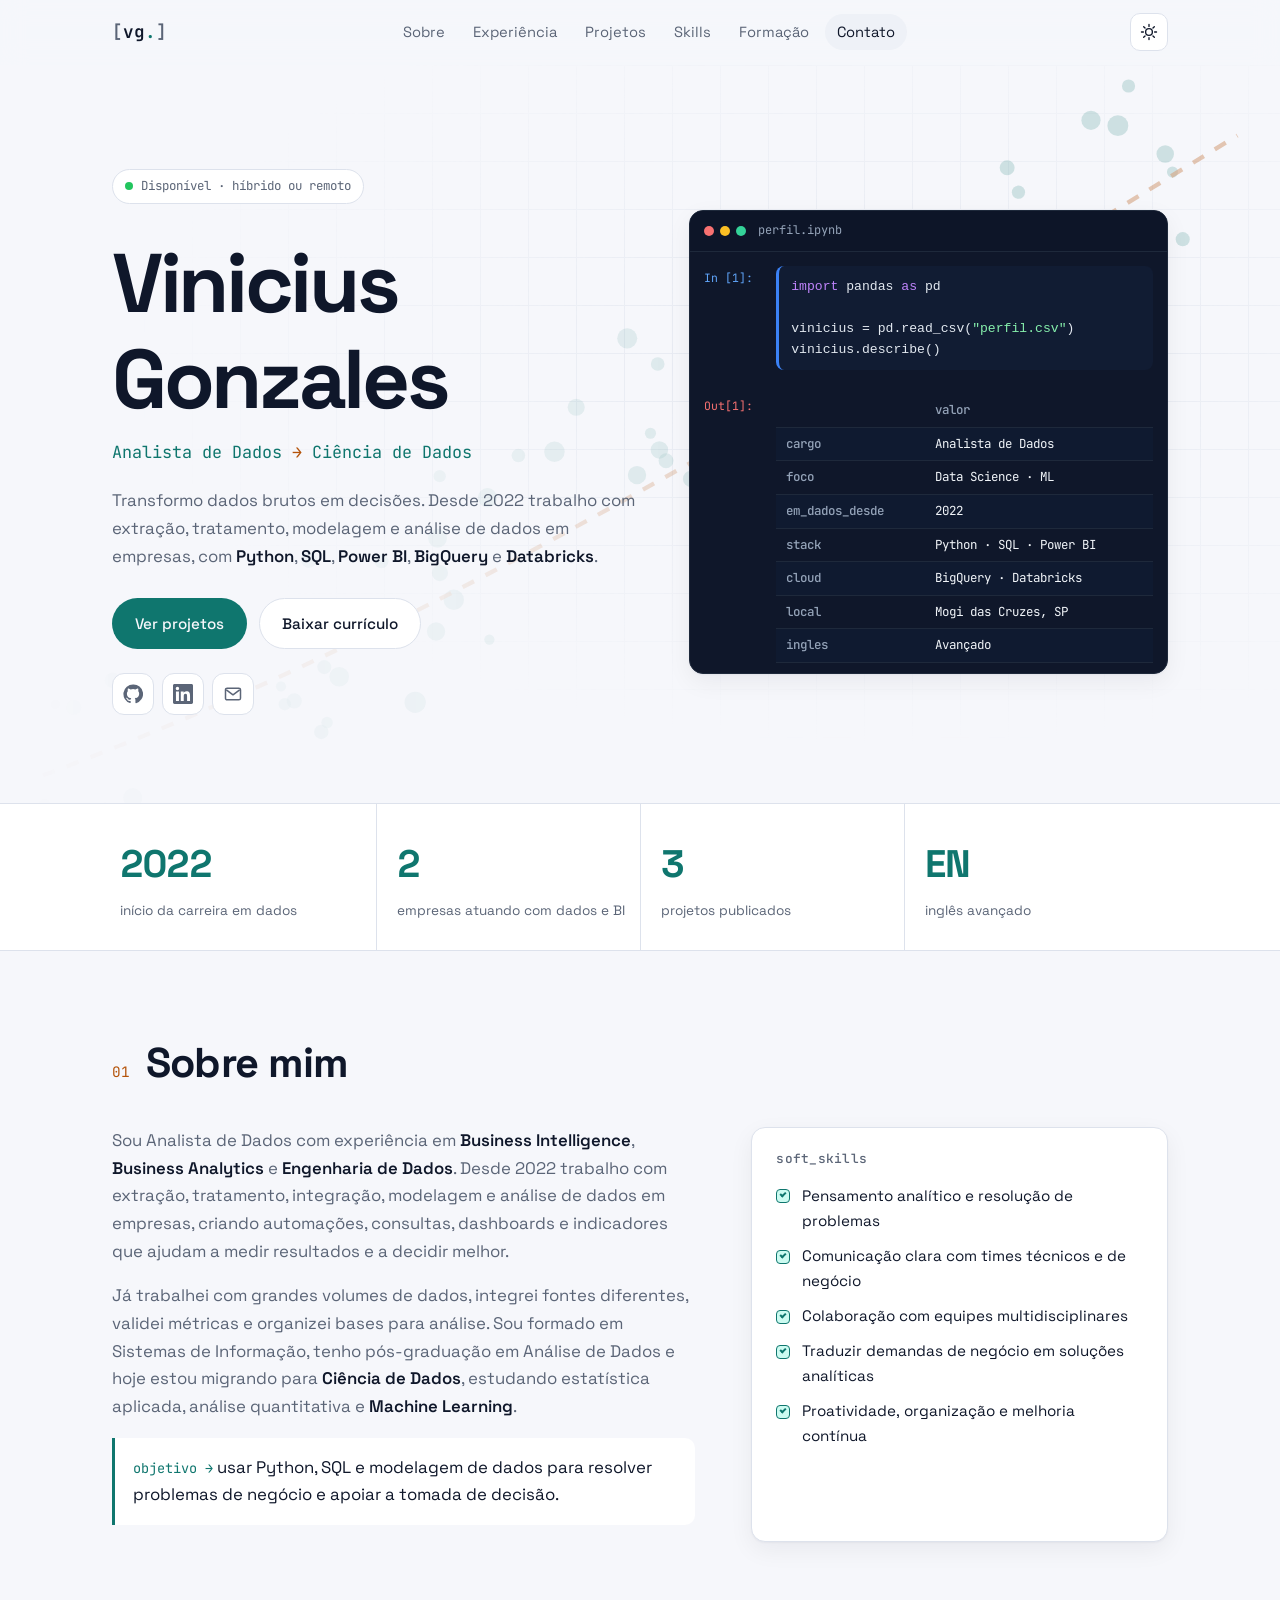
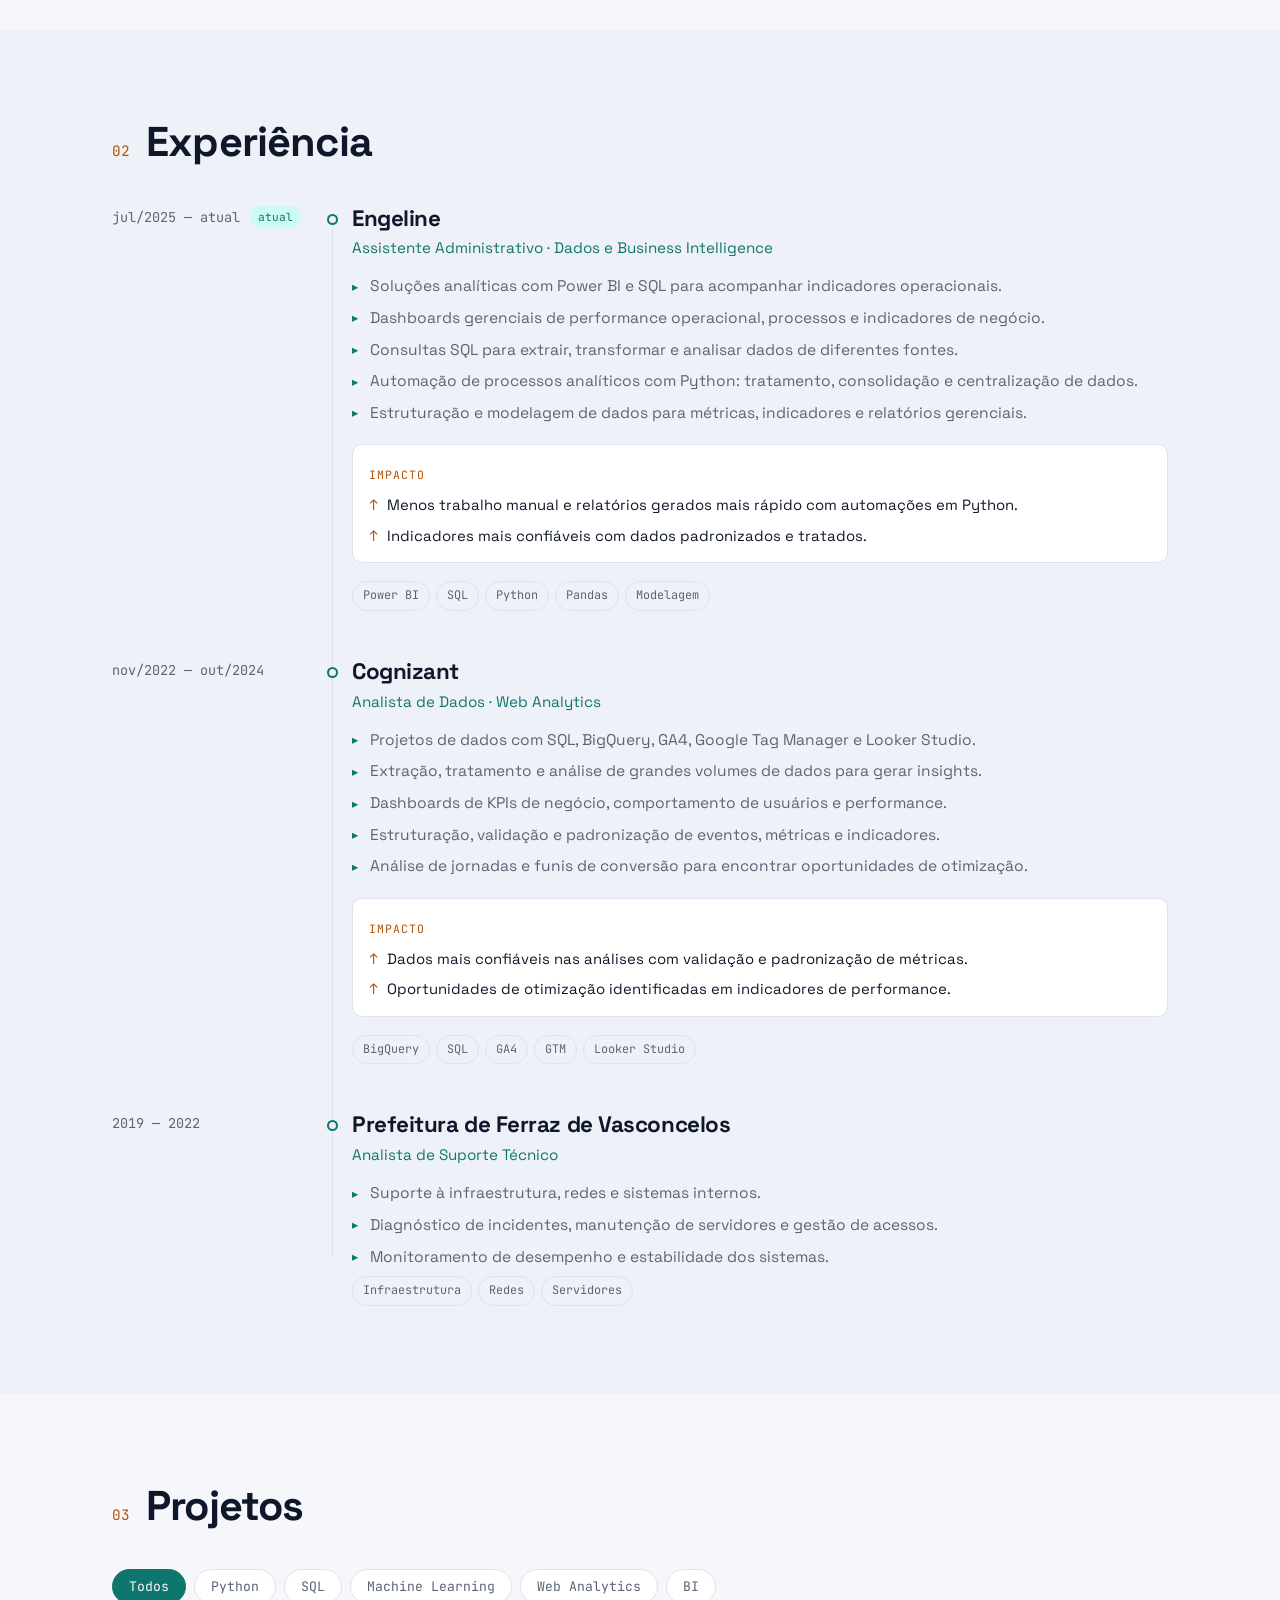
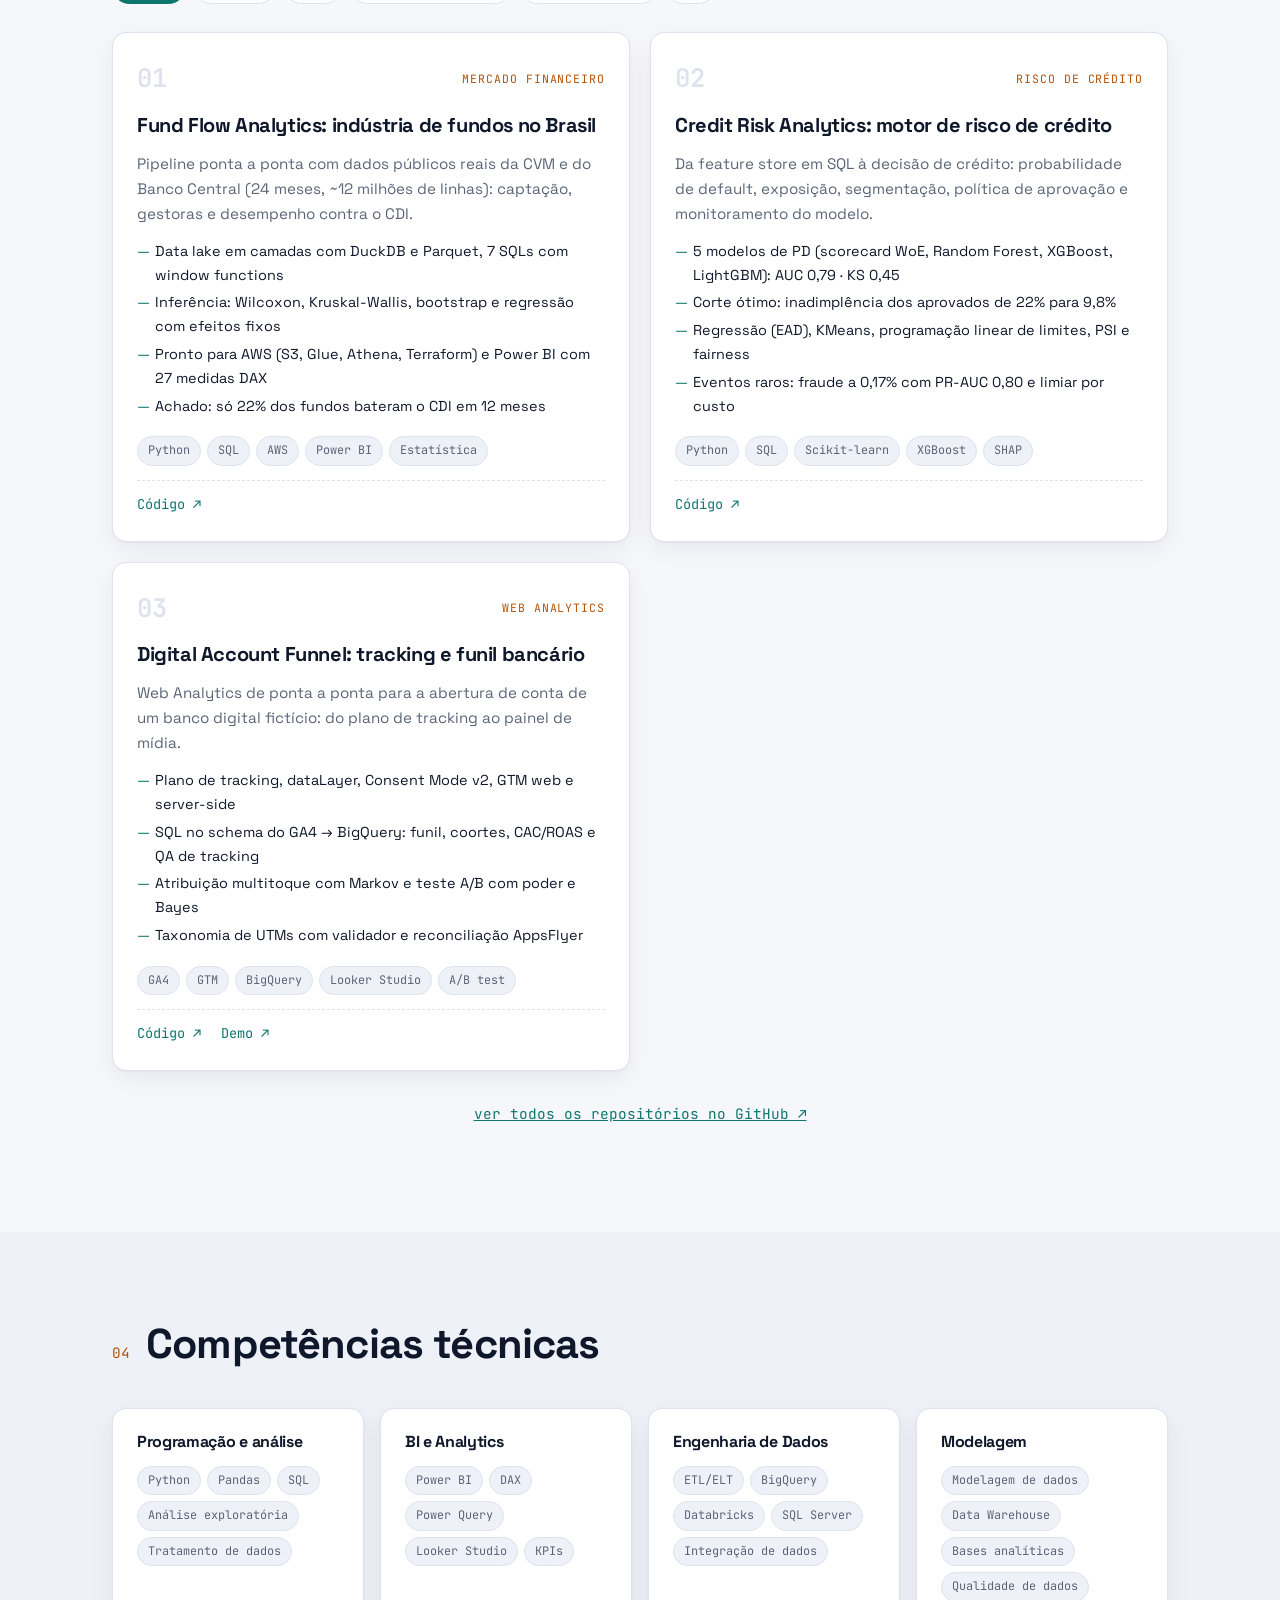
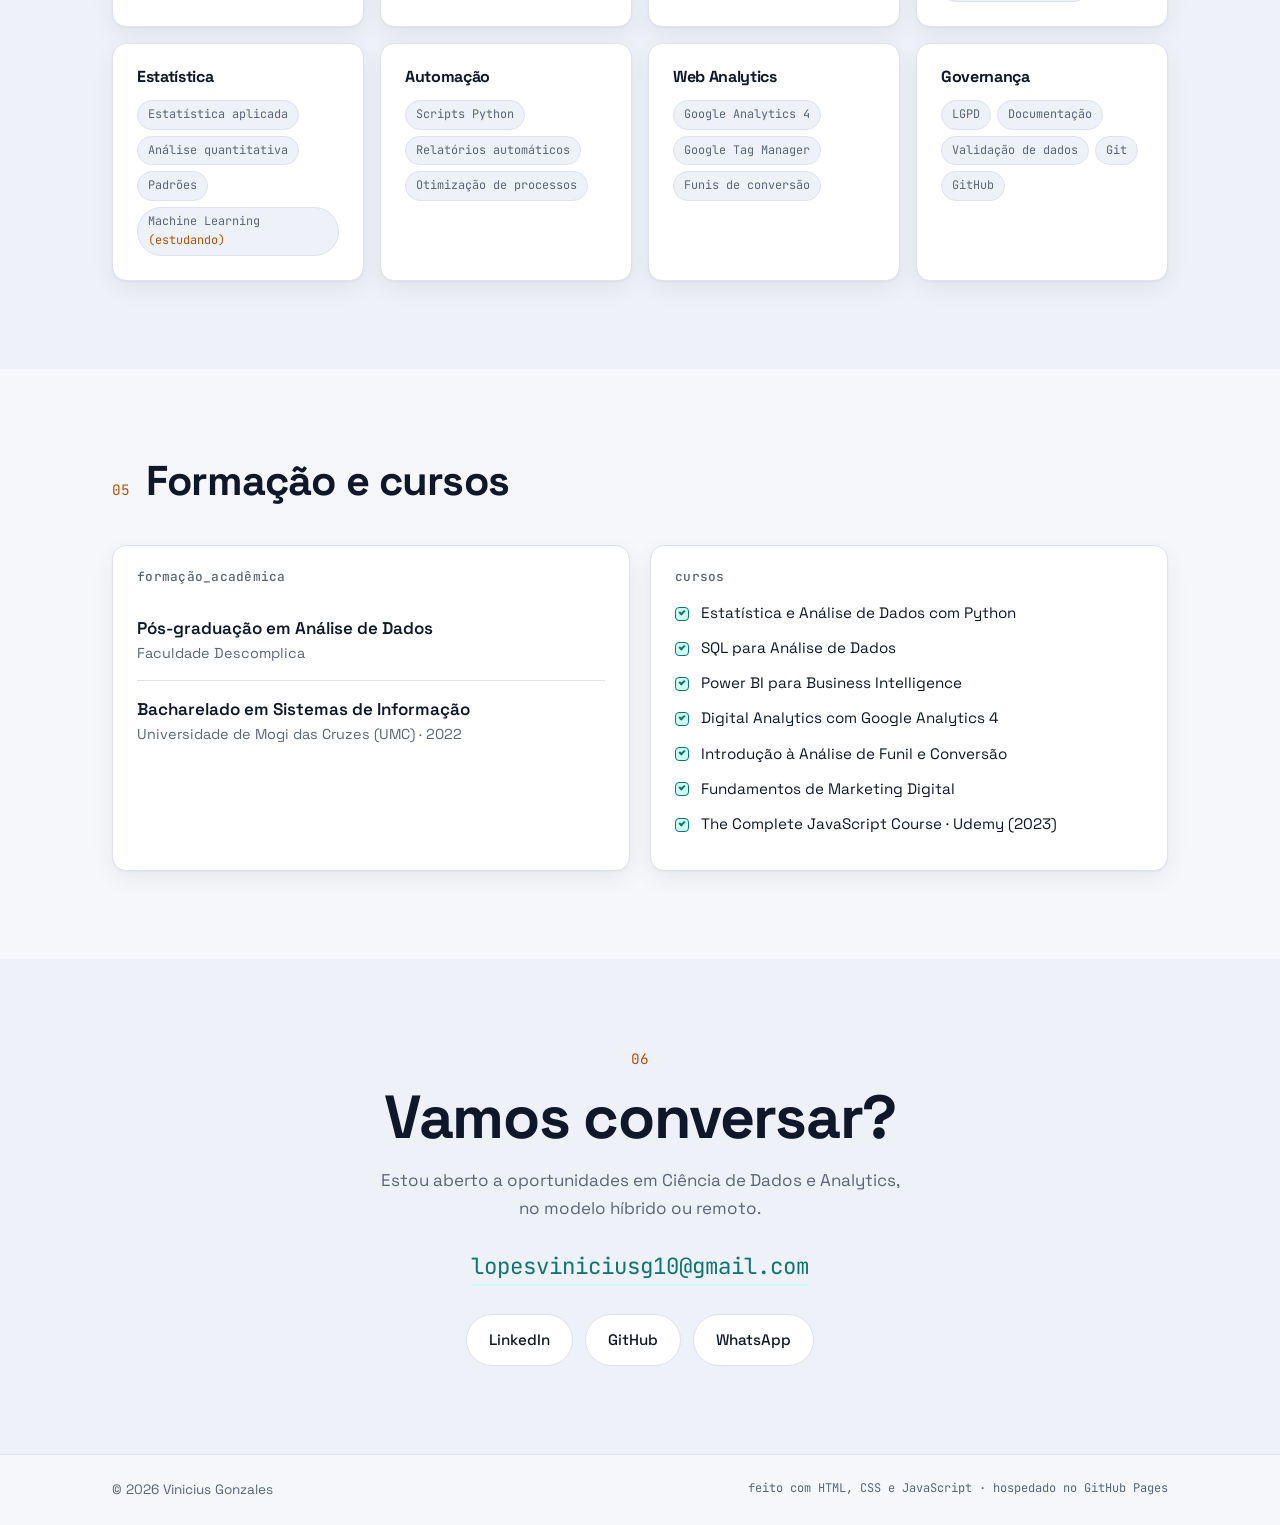
==== commit 191f9631: "remove projetos 4-7 que ainda nao estao no GitHub" ====
--- a/index.html
+++ b/index.html
@@ -118,7 +118,7 @@
       <div class="container kpis__grid">
         <div class="kpi reveal"><span class="kpi__value" data-count="2022">2022</span><span class="kpi__label">início da carreira em dados</span></div>
         <div class="kpi reveal"><span class="kpi__value"><span data-count="2">2</span></span><span class="kpi__label">empresas atuando com dados e BI</span></div>
-        <div class="kpi reveal"><span class="kpi__value"><span data-count="7">7</span></span><span class="kpi__label">projetos publicados</span></div>
+        <div class="kpi reveal"><span class="kpi__value"><span data-count="3">3</span></span><span class="kpi__label">projetos publicados</span></div>
         <div class="kpi reveal"><span class="kpi__value">EN</span><span class="kpi__label">inglês avançado</span></div>
       </div>
     </section>
@@ -253,7 +253,6 @@
           <button type="button" class="filter" data-filter="ml">Machine Learning</button>
           <button type="button" class="filter" data-filter="web">Web Analytics</button>
           <button type="button" class="filter" data-filter="bi">BI</button>
-          <button type="button" class="filter" data-filter="governanca">Governança</button>
         </div>
 
         <!--
@@ -317,78 +316,6 @@
             <div class="project__links">
               <a href="https://github.com/viniciusg20/digital-account-funnel" target="_blank" rel="noopener">Código ↗</a>
               <a href="https://viniciusg20.github.io/digital-account-funnel/" target="_blank" rel="noopener">Demo ↗</a>
-            </div>
-          </article>
-
-          <article class="project reveal" data-tags="python">
-            <div class="project__top">
-              <span class="project__num mono">04</span>
-              <span class="project__type mono">pipeline</span>
-            </div>
-            <h3>Automação ETL com Python e Pandas</h3>
-            <p>Pipeline ETL que trata, transforma e consolida dados e gera relatórios analíticos sozinho.</p>
-            <ul class="project__points">
-              <li>Limpeza e padronização com Pandas</li>
-              <li>Consolidação de várias fontes</li>
-              <li>Relatórios gerados automaticamente</li>
-            </ul>
-            <ul class="tags"><li>Python</li><li>Pandas</li><li>ETL</li></ul>
-            <div class="project__links">
-              <a href="https://github.com/viniciusg20" target="_blank" rel="noopener">Código ↗</a>
-            </div>
-          </article>
-
-          <article class="project reveal" data-tags="bi">
-            <div class="project__top">
-              <span class="project__num mono">05</span>
-              <span class="project__type mono">dashboard</span>
-            </div>
-            <h3>Dashboard Analítico em Power BI</h3>
-            <p>Dashboards interativos para acompanhar e analisar indicadores, com modelagem de dados e métricas em DAX.</p>
-            <ul class="project__points">
-              <li>Modelo de dados em estrela</li>
-              <li>Medidas e KPIs em DAX</li>
-              <li>Visualizações para apoiar decisões</li>
-            </ul>
-            <ul class="tags"><li>Power BI</li><li>DAX</li><li>Power Query</li></ul>
-            <div class="project__links">
-              <a href="https://github.com/viniciusg20" target="_blank" rel="noopener">Código ↗</a>
-            </div>
-          </article>
-
-          <article class="project reveal" data-tags="governanca python">
-            <div class="project__top">
-              <span class="project__num mono">06</span>
-              <span class="project__type mono">governança</span>
-            </div>
-            <h3>Dados com foco em LGPD na Saúde</h3>
-            <p>Projeto com dados fictícios que aplica governança e proteção de dados num cenário da área da saúde.</p>
-            <ul class="project__points">
-              <li>Estruturação de bases e controle de acesso</li>
-              <li>Princípios de privacidade da LGPD</li>
-              <li>Análise sem expor dados sensíveis</li>
-            </ul>
-            <ul class="tags"><li>LGPD</li><li>SQL</li><li>Governança</li></ul>
-            <div class="project__links">
-              <a href="https://github.com/viniciusg20" target="_blank" rel="noopener">Código ↗</a>
-            </div>
-          </article>
-
-          <article class="project reveal" data-tags="python">
-            <div class="project__top">
-              <span class="project__num mono">07</span>
-              <span class="project__type mono">automação</span>
-            </div>
-            <h3>Automação de Relatórios com Python</h3>
-            <p>Scripts que geram relatórios automaticamente, consolidando e organizando dados para acompanhar indicadores.</p>
-            <ul class="project__points">
-              <li>Manipulação e consolidação com Pandas</li>
-              <li>Saída pronta para análise</li>
-              <li>Menos tempo gasto em tarefas repetitivas</li>
-            </ul>
-            <ul class="tags"><li>Python</li><li>Pandas</li><li>Automação</li></ul>
-            <div class="project__links">
-              <a href="https://github.com/viniciusg20" target="_blank" rel="noopener">Código ↗</a>
             </div>
           </article>
         </div>
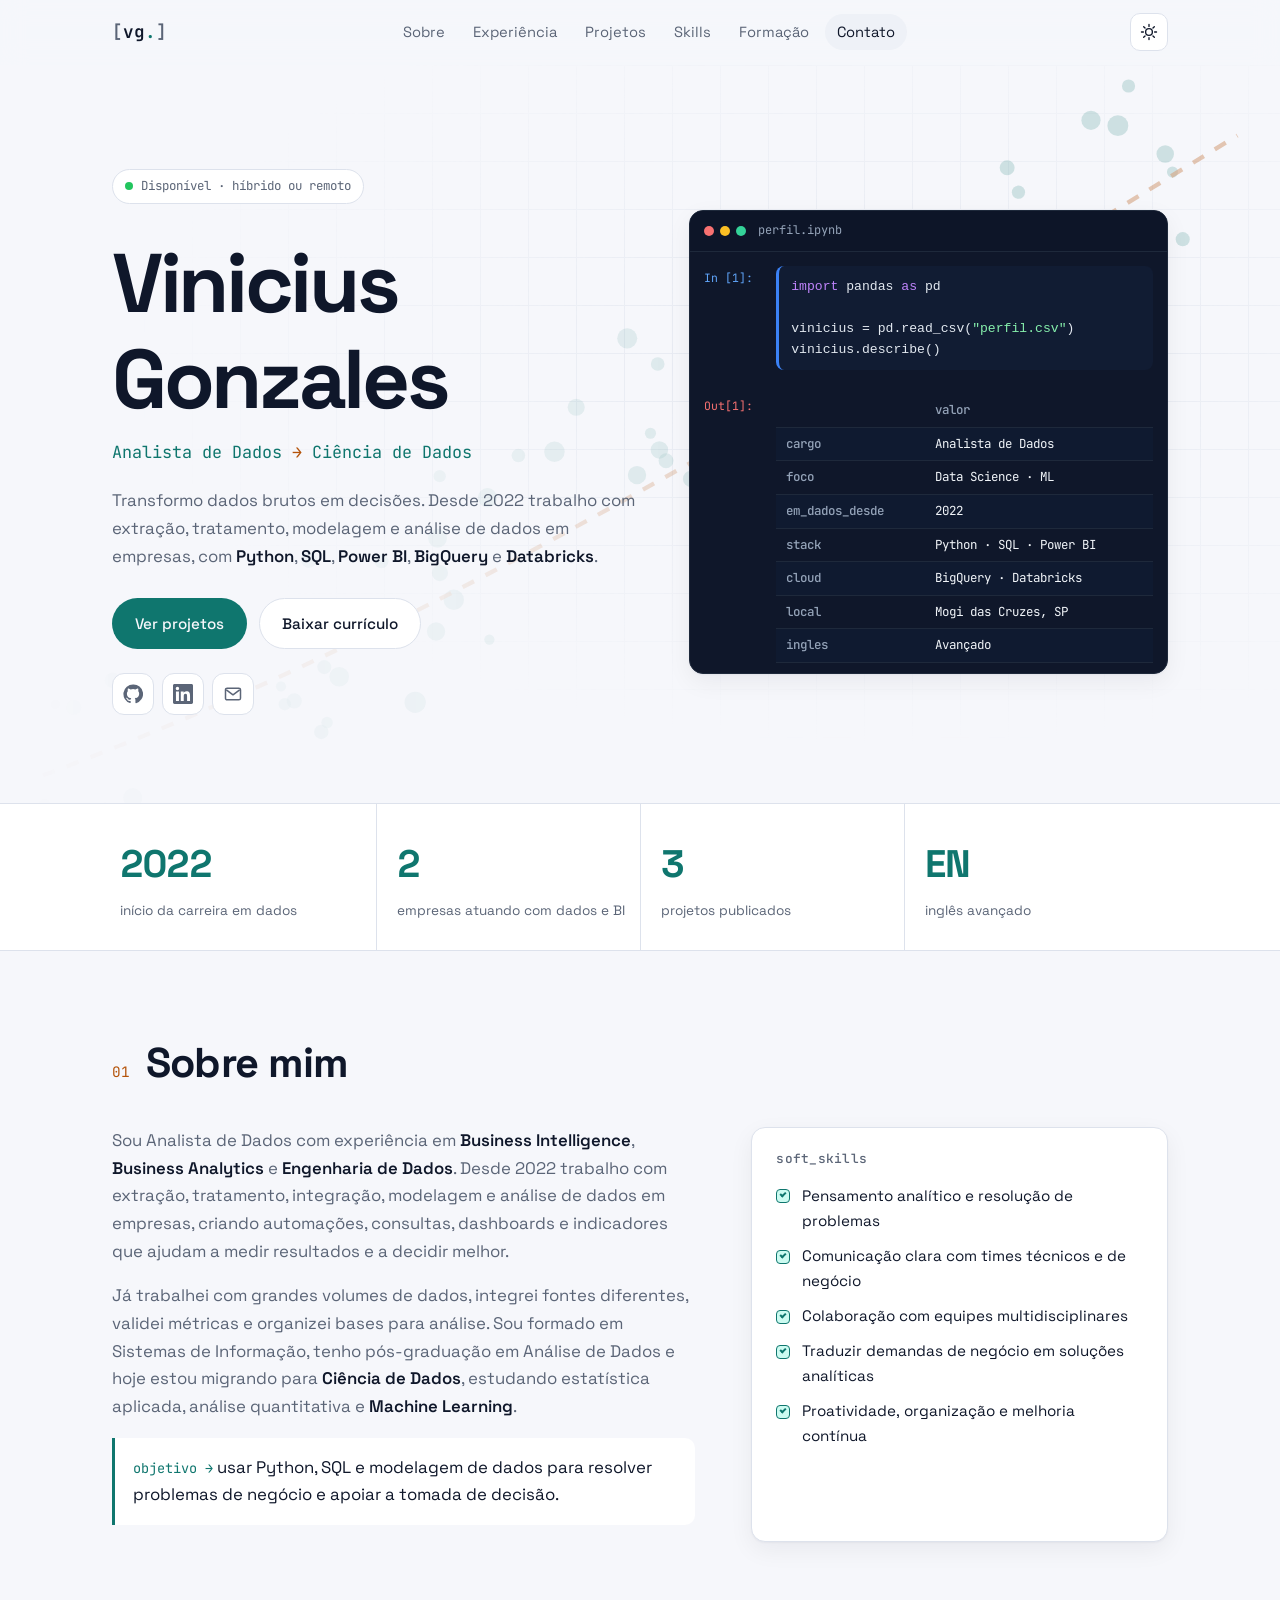
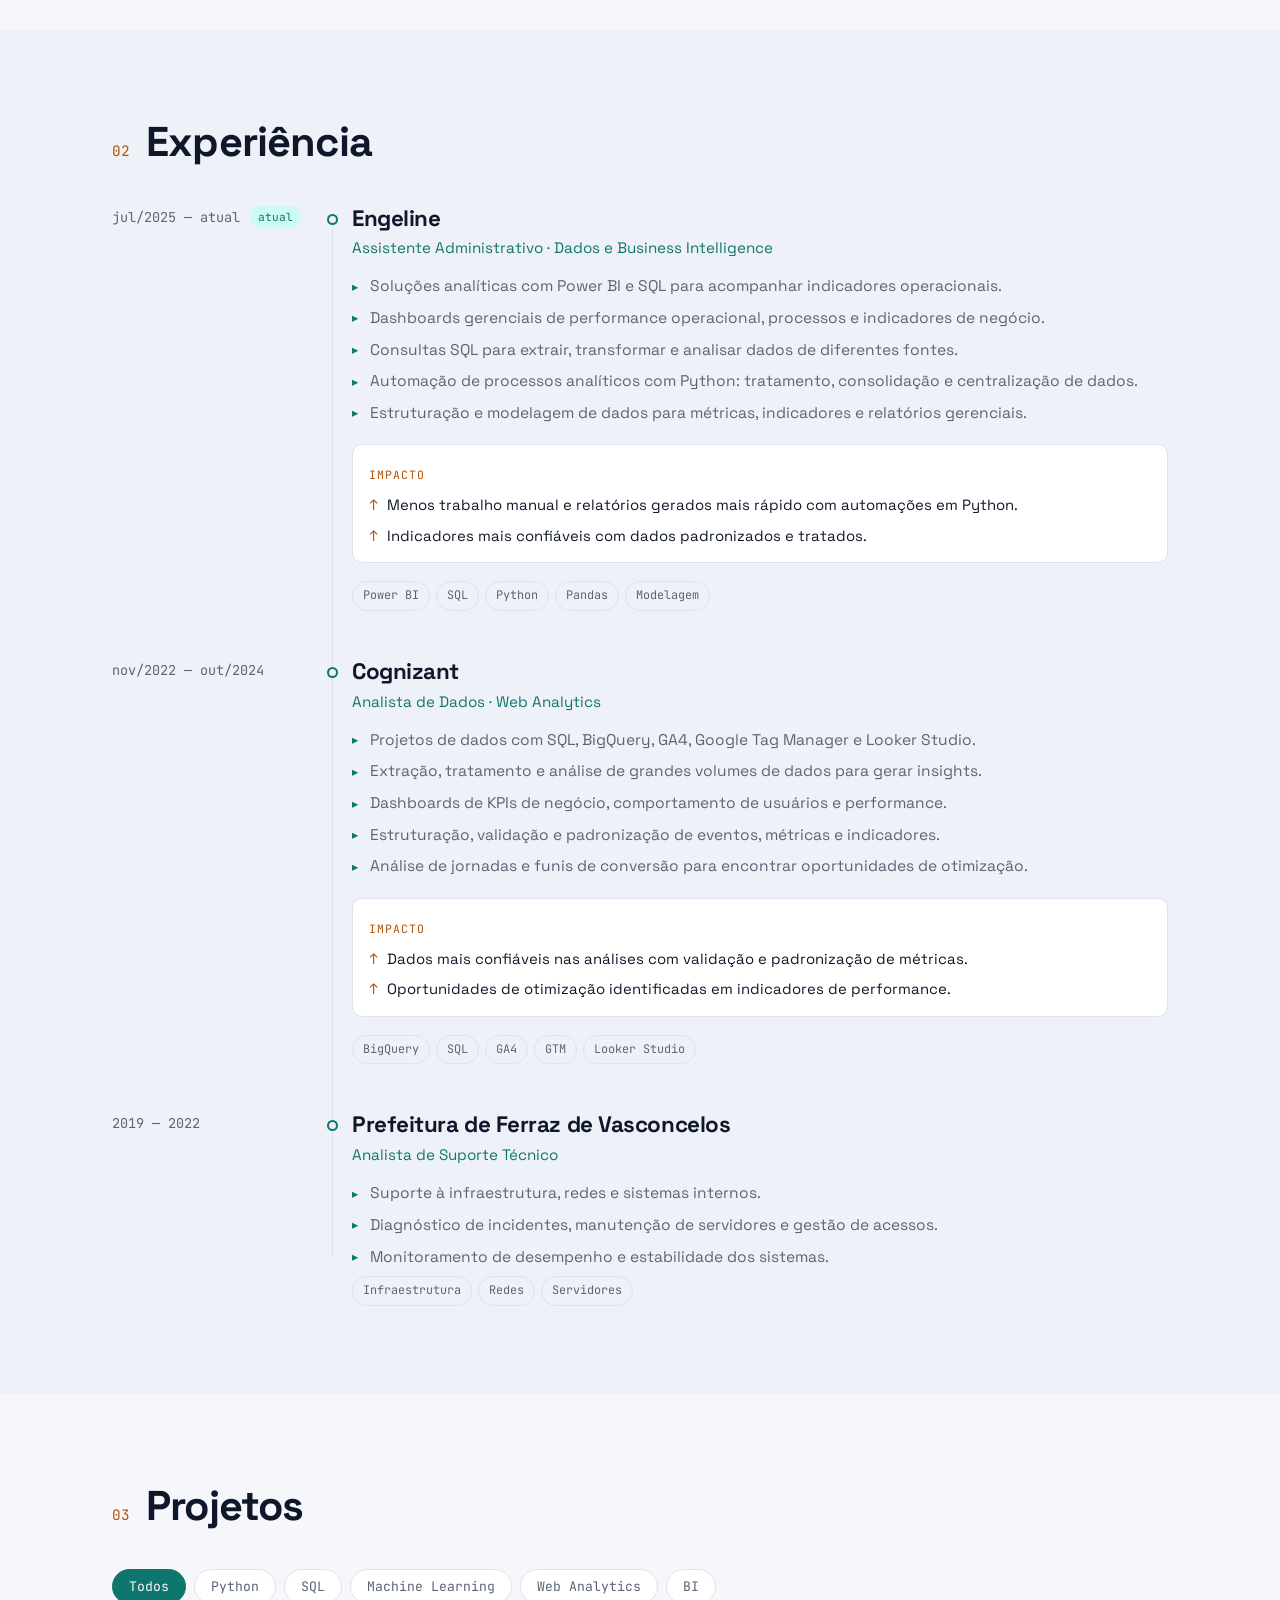
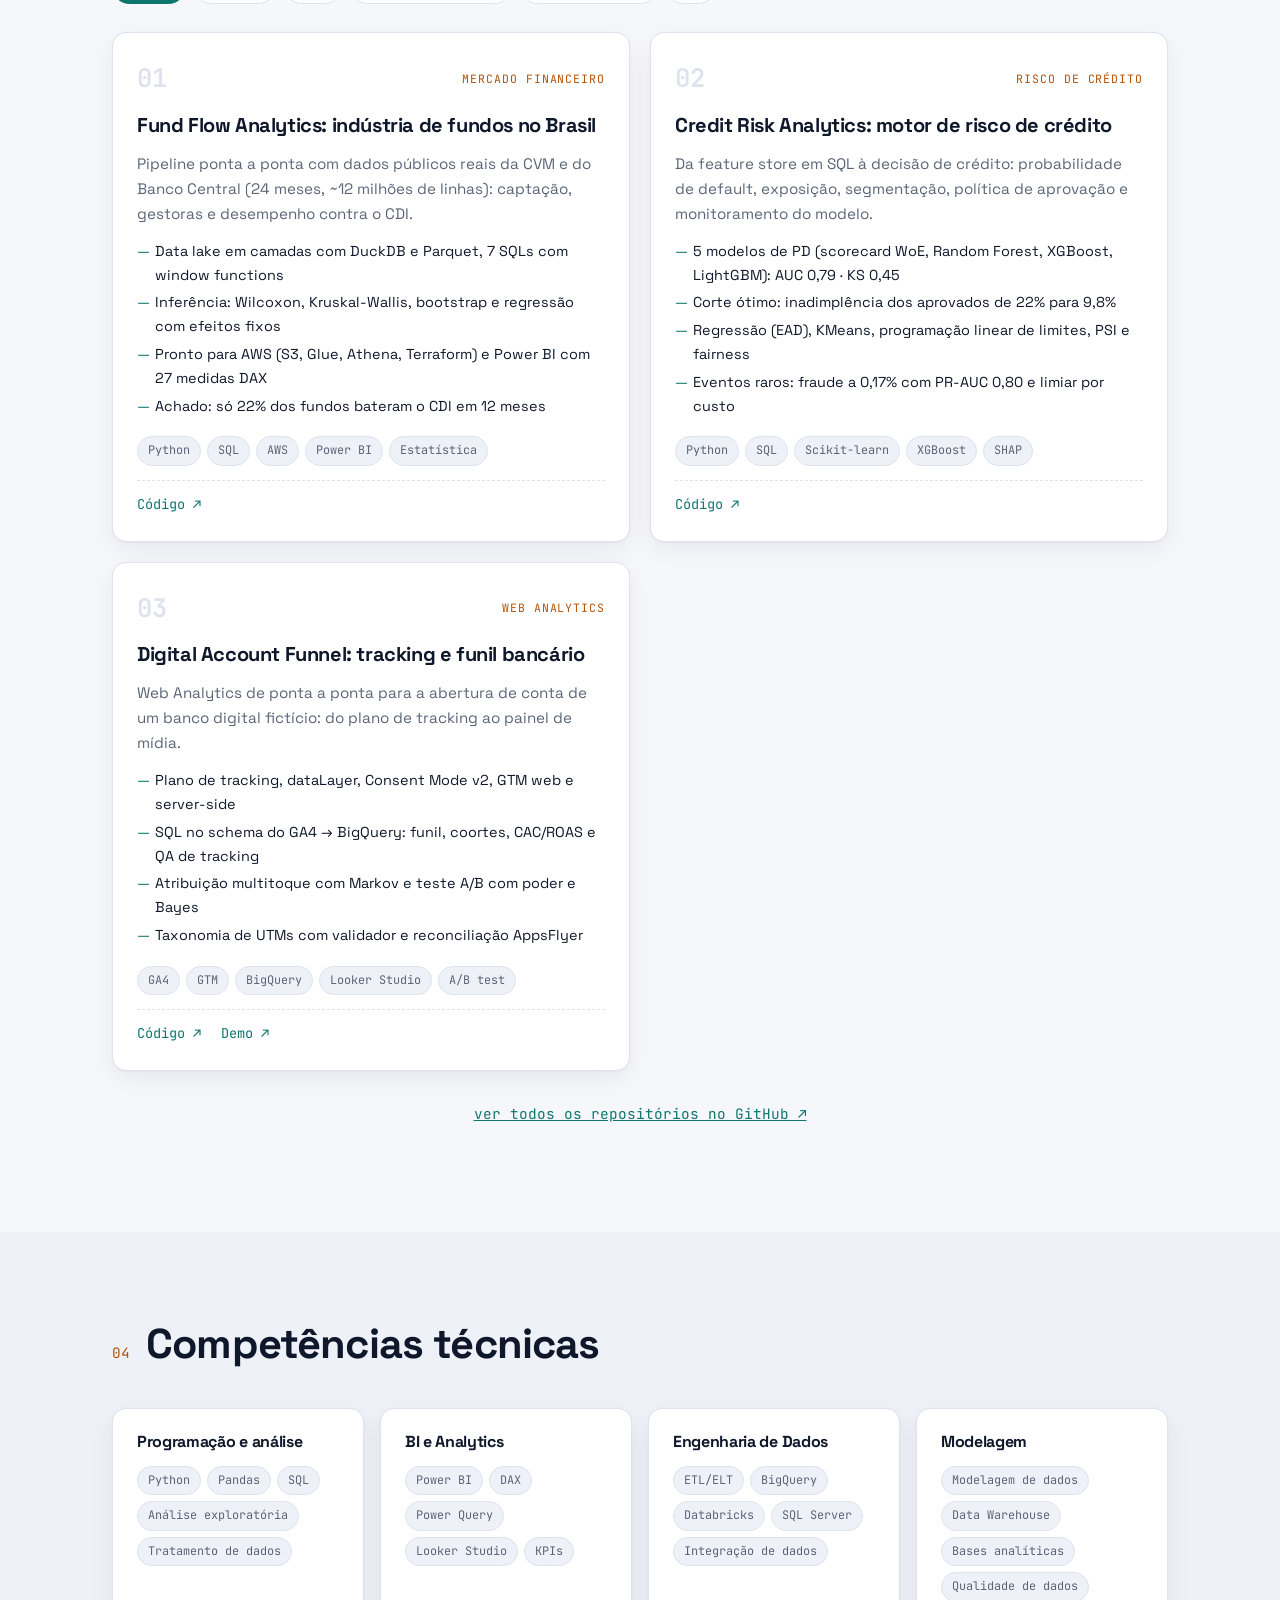
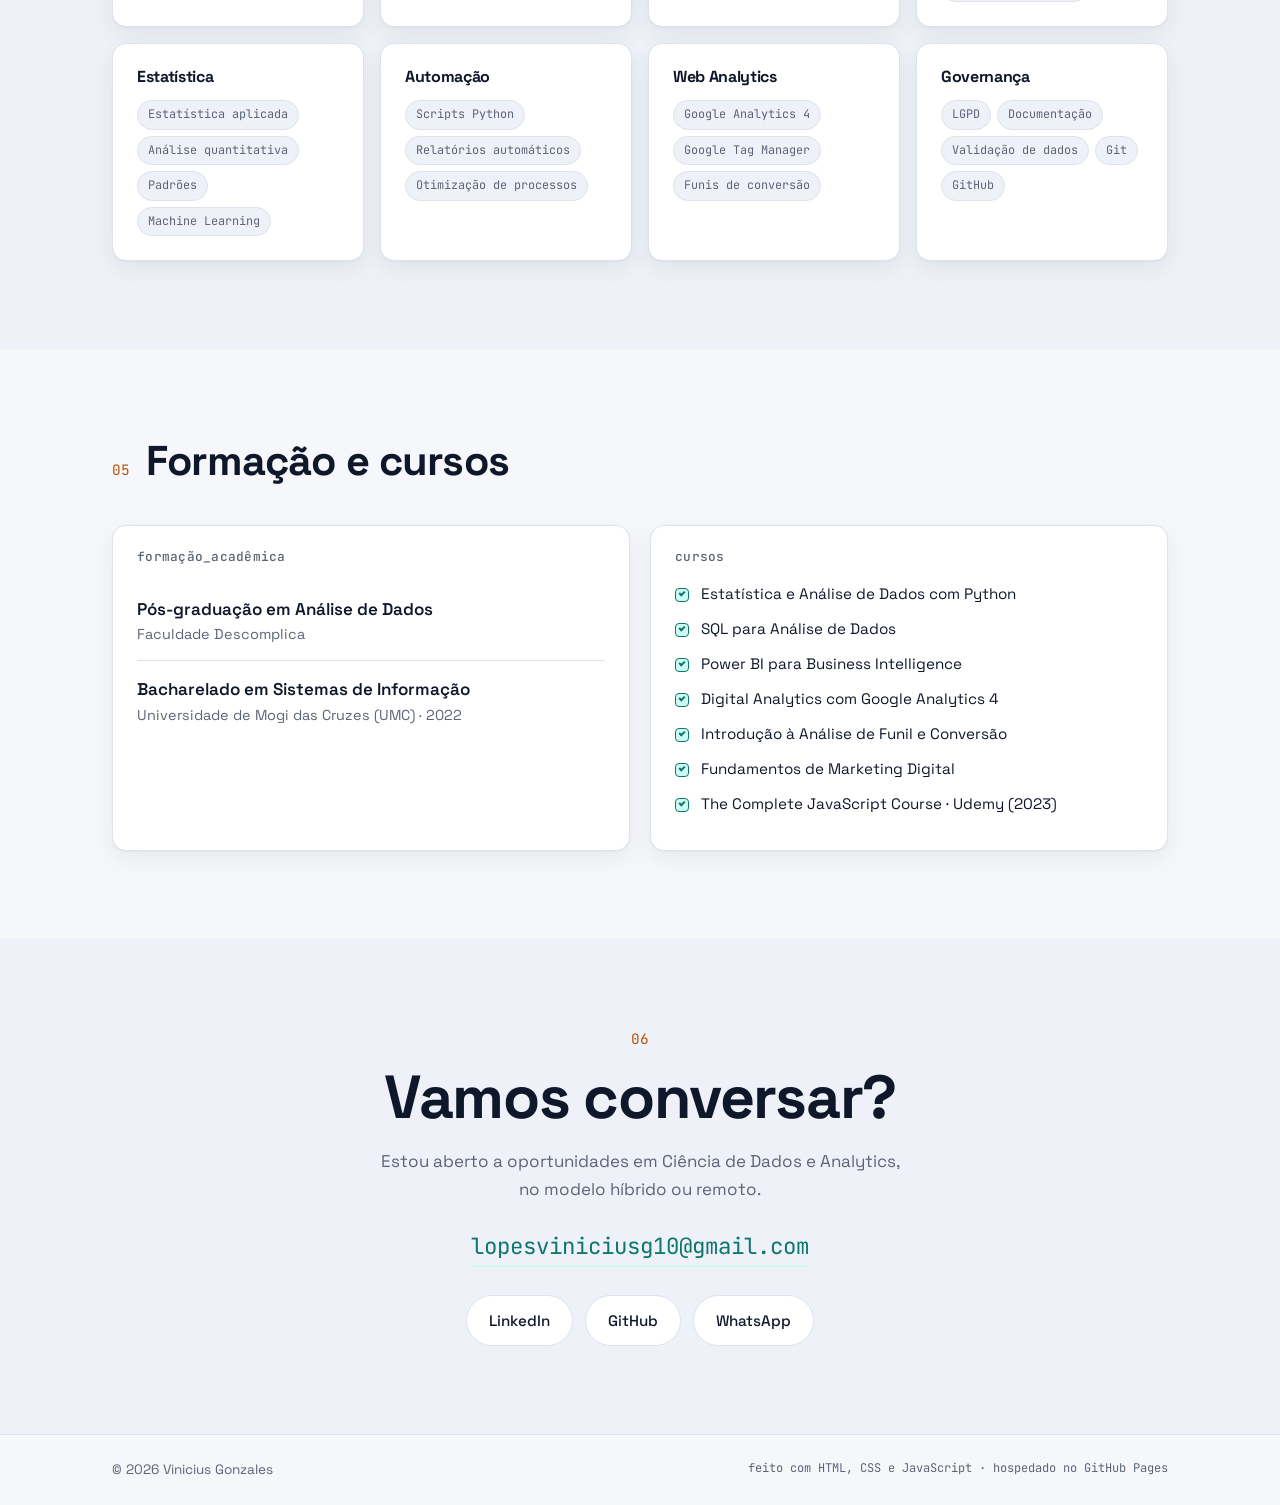
==== commit b2149721: "index.html" ====
--- a/index.html
+++ b/index.html
@@ -352,7 +352,7 @@
           </div>
           <div class="skill reveal">
             <h3>Estatística</h3>
-            <ul class="tags"><li>Estatística aplicada</li><li>Análise quantitativa</li><li>Padrões</li><li>Machine Learning <em>(estudando)</em></li></ul>
+            <ul class="tags"><li>Estatística aplicada</li><li>Análise quantitativa</li><li>Padrões</li><li>Machine Learning </li></ul>
           </div>
           <div class="skill reveal">
             <h3>Automação</h3>
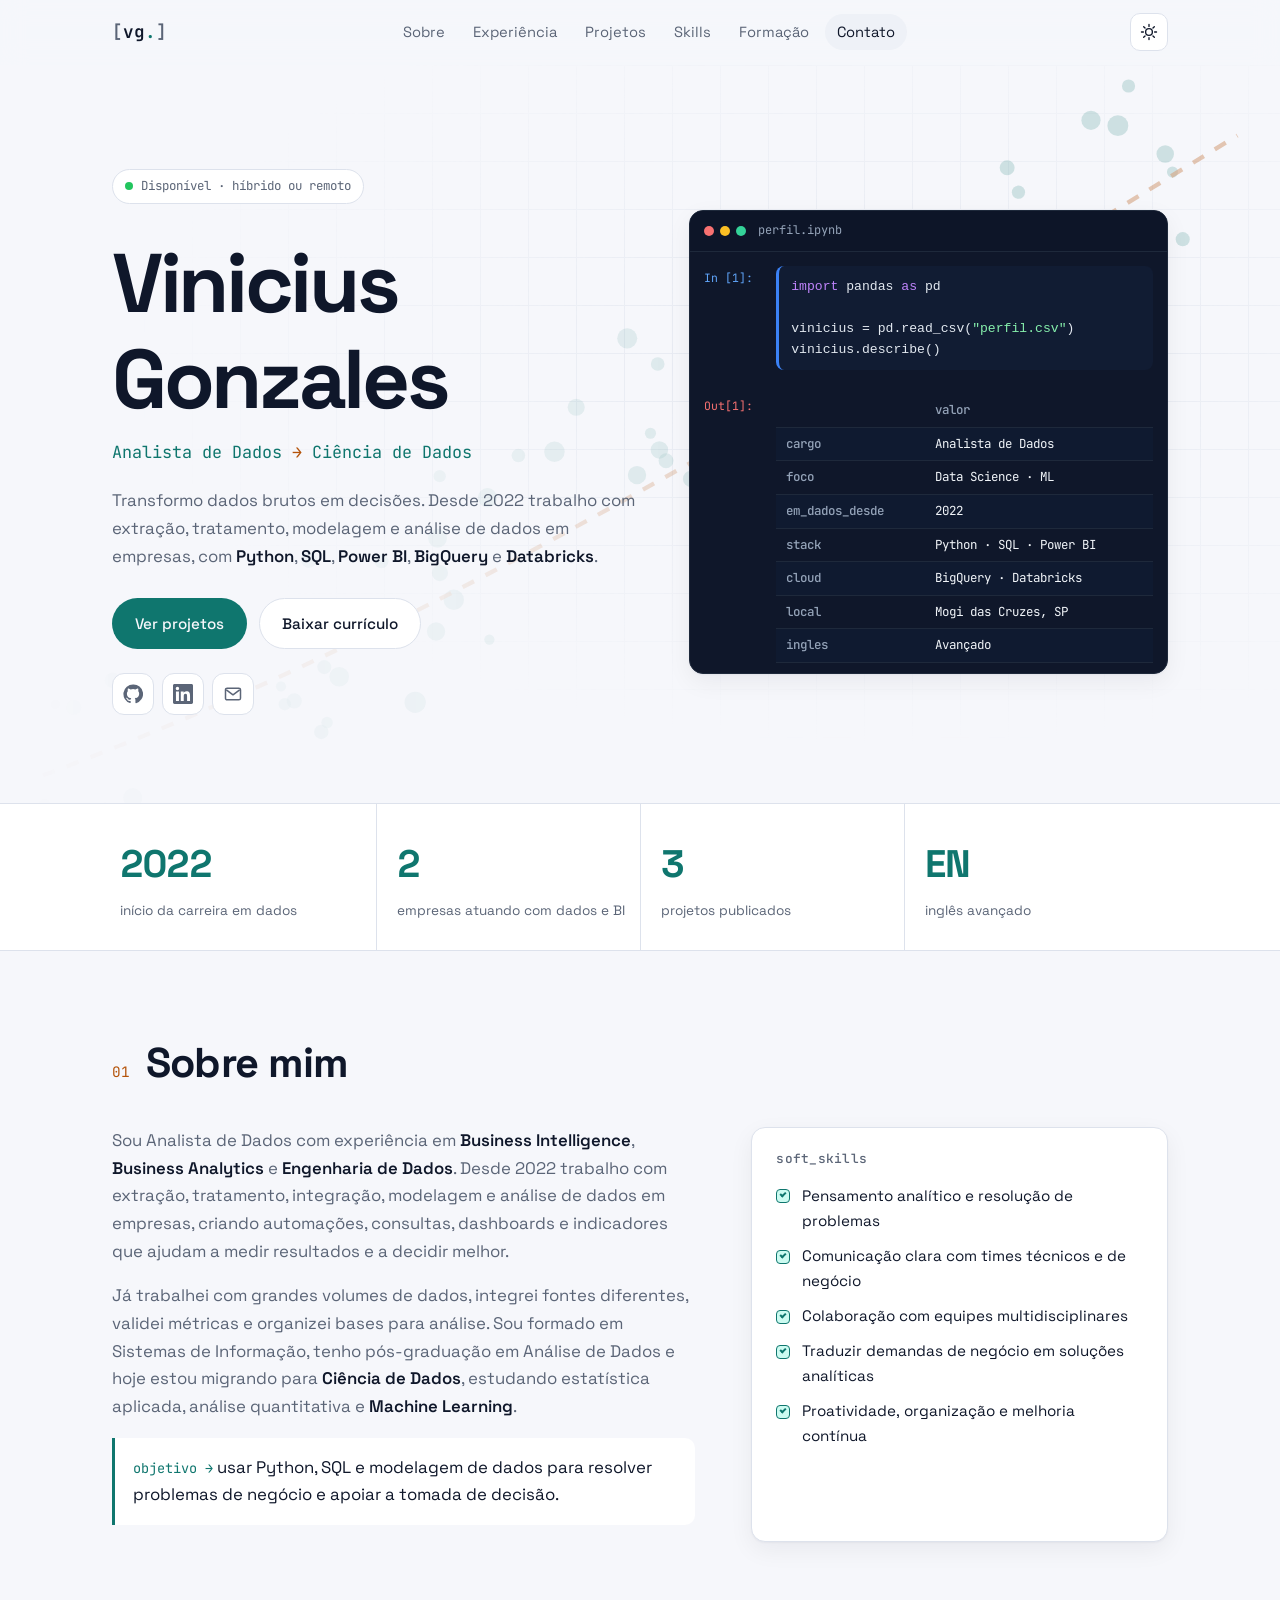
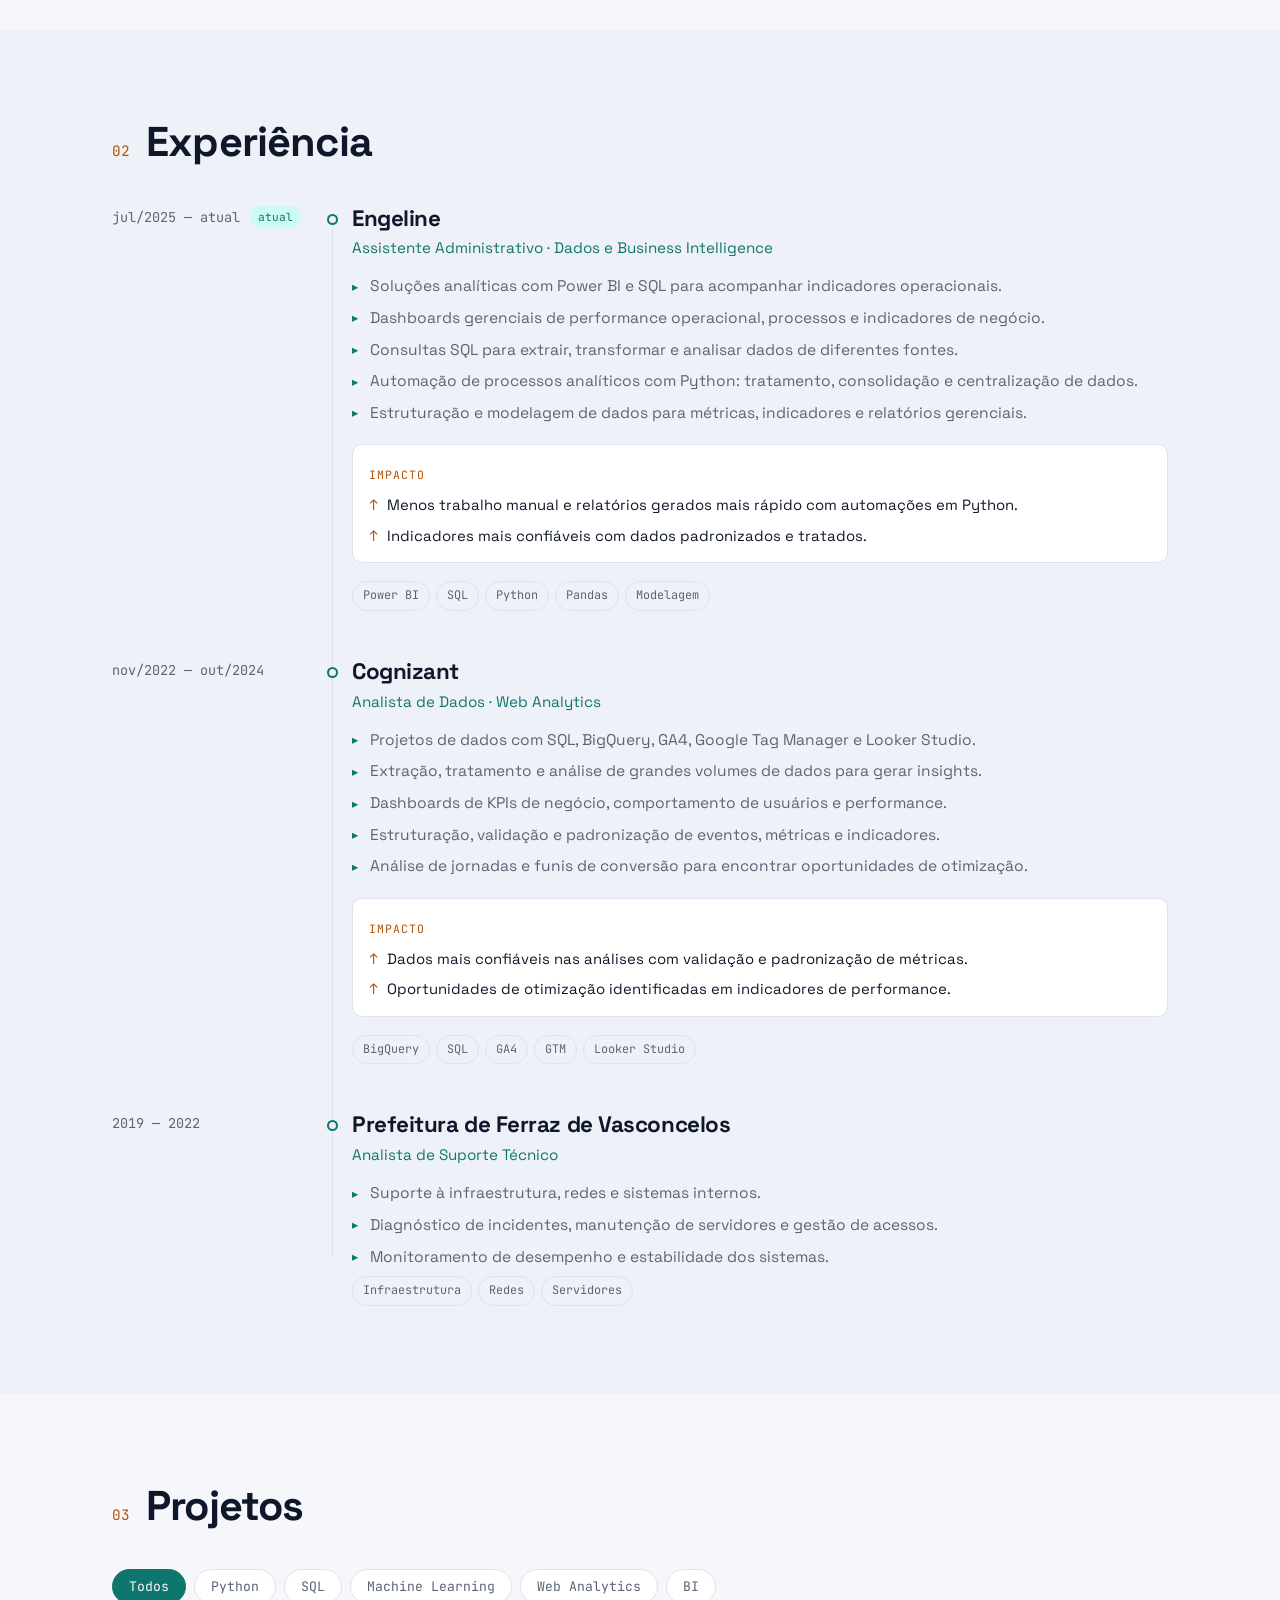
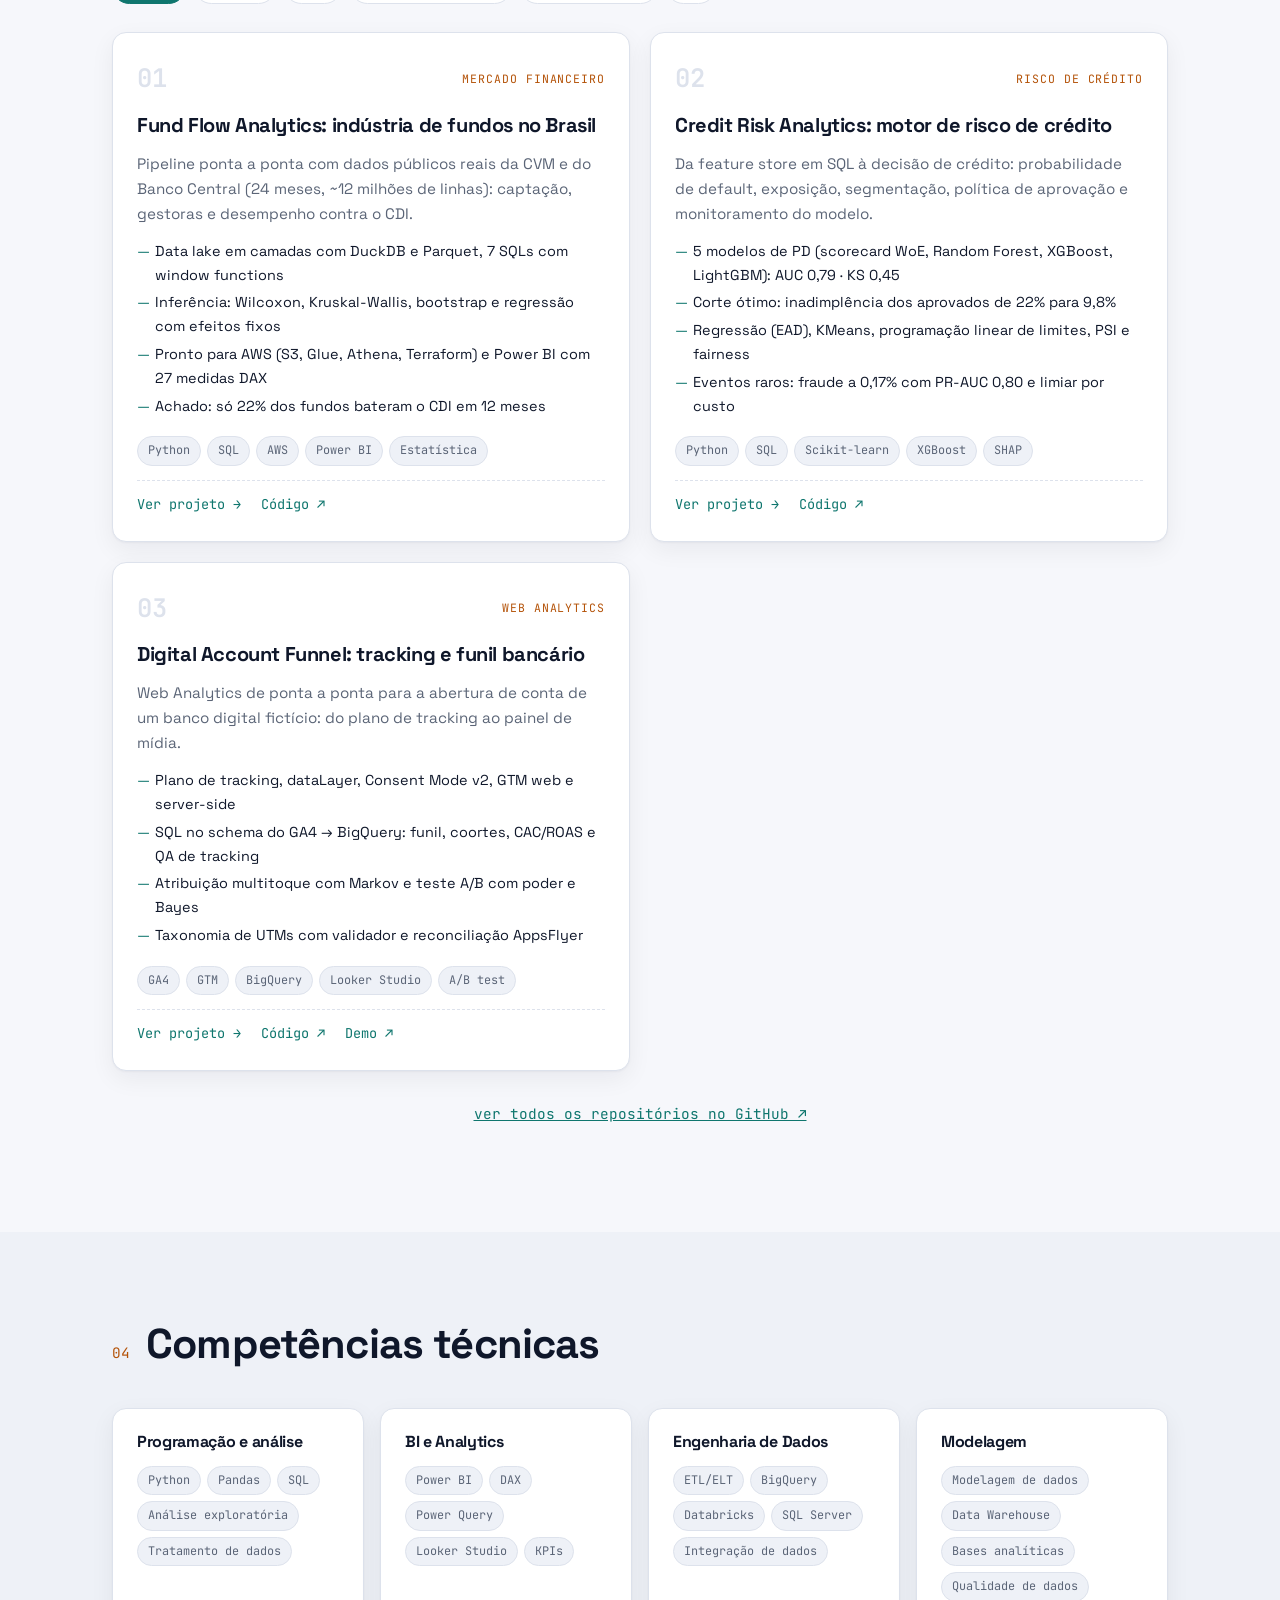
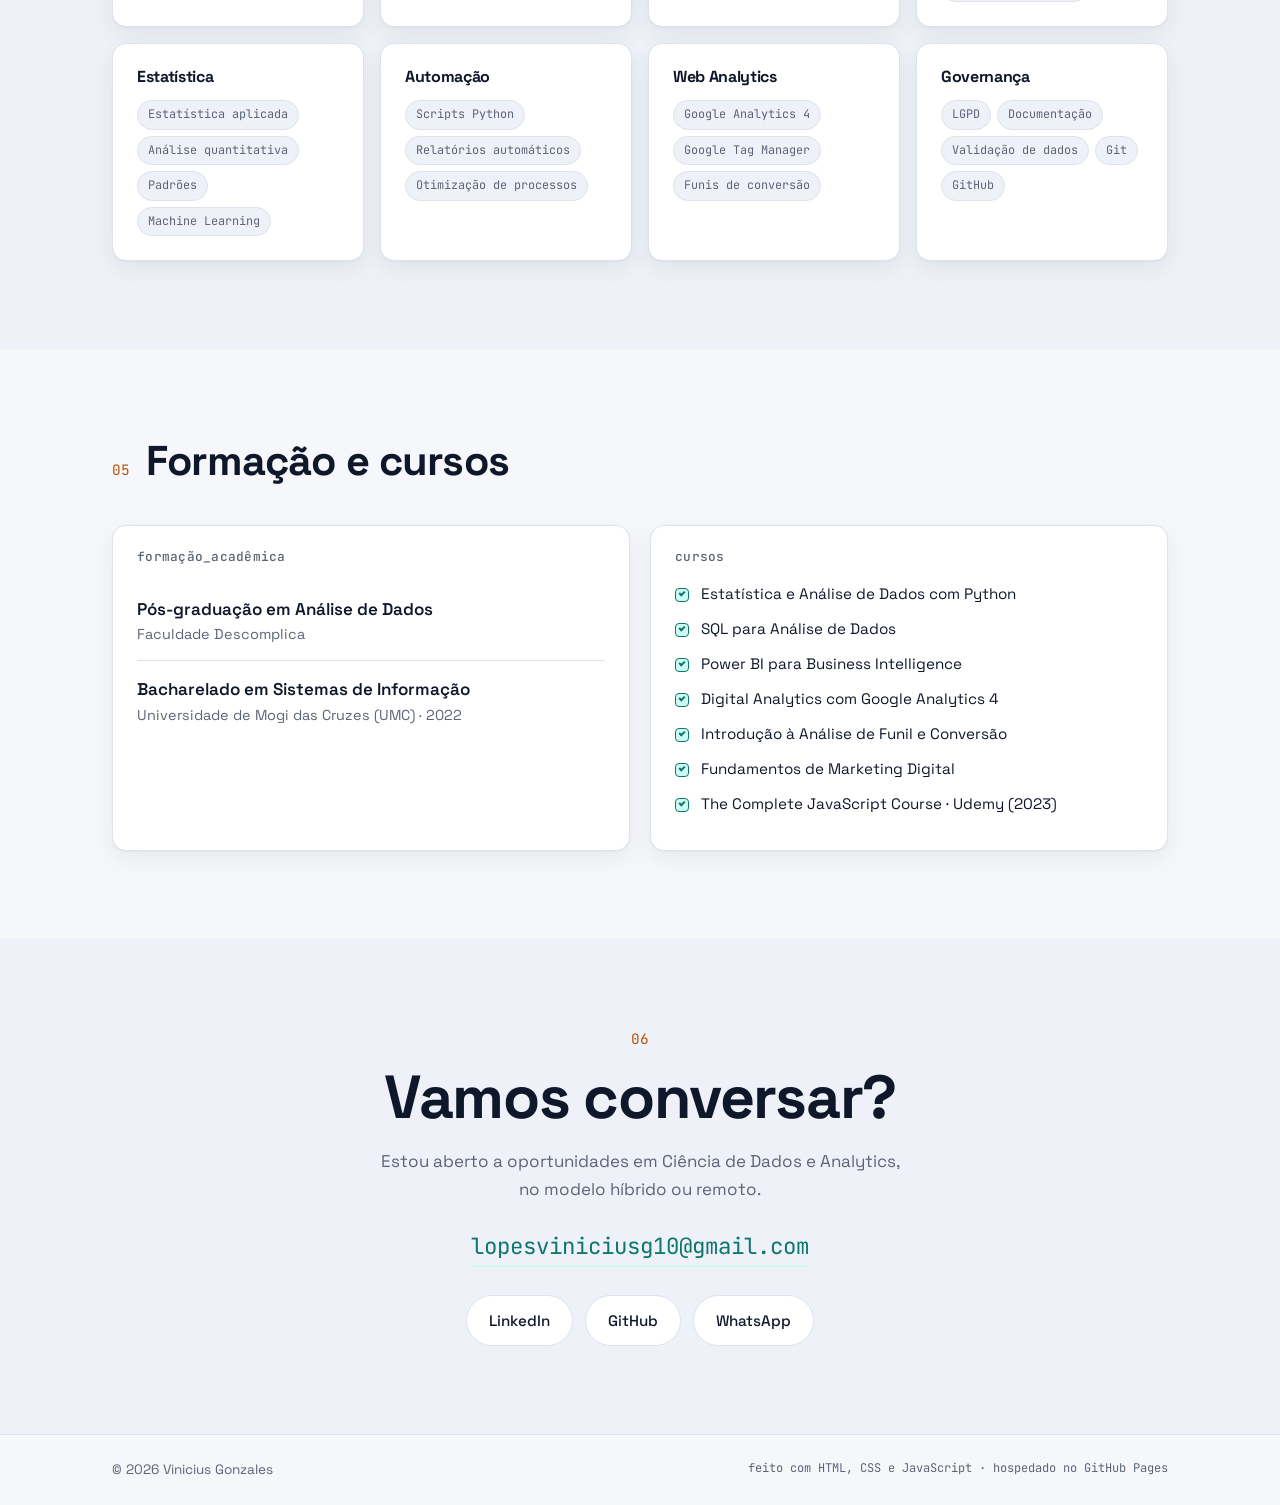
==== commit 45e22d38: "adiciona paginas de detalhe dos projetos com prints e explicacoes" ====
--- a/index.html
+++ b/index.html
@@ -276,6 +276,7 @@
             </ul>
             <ul class="tags"><li>Python</li><li>SQL</li><li>AWS</li><li>Power BI</li><li>Estatística</li></ul>
             <div class="project__links">
+              <a href="projetos/fund-flow-analytics.html">Ver projeto →</a>
               <a href="https://github.com/viniciusg20/fund-flow-analytics" target="_blank" rel="noopener">Código ↗</a>
             </div>
           </article>
@@ -295,6 +296,7 @@
             </ul>
             <ul class="tags"><li>Python</li><li>SQL</li><li>Scikit-learn</li><li>XGBoost</li><li>SHAP</li></ul>
             <div class="project__links">
+              <a href="projetos/credit-risk-analytics.html">Ver projeto →</a>
               <a href="https://github.com/viniciusg20/credit-risk-analytics" target="_blank" rel="noopener">Código ↗</a>
             </div>
           </article>
@@ -314,6 +316,7 @@
             </ul>
             <ul class="tags"><li>GA4</li><li>GTM</li><li>BigQuery</li><li>Looker Studio</li><li>A/B test</li></ul>
             <div class="project__links">
+              <a href="projetos/digital-account-funnel.html">Ver projeto →</a>
               <a href="https://github.com/viniciusg20/digital-account-funnel" target="_blank" rel="noopener">Código ↗</a>
               <a href="https://viniciusg20.github.io/digital-account-funnel/" target="_blank" rel="noopener">Demo ↗</a>
             </div>
